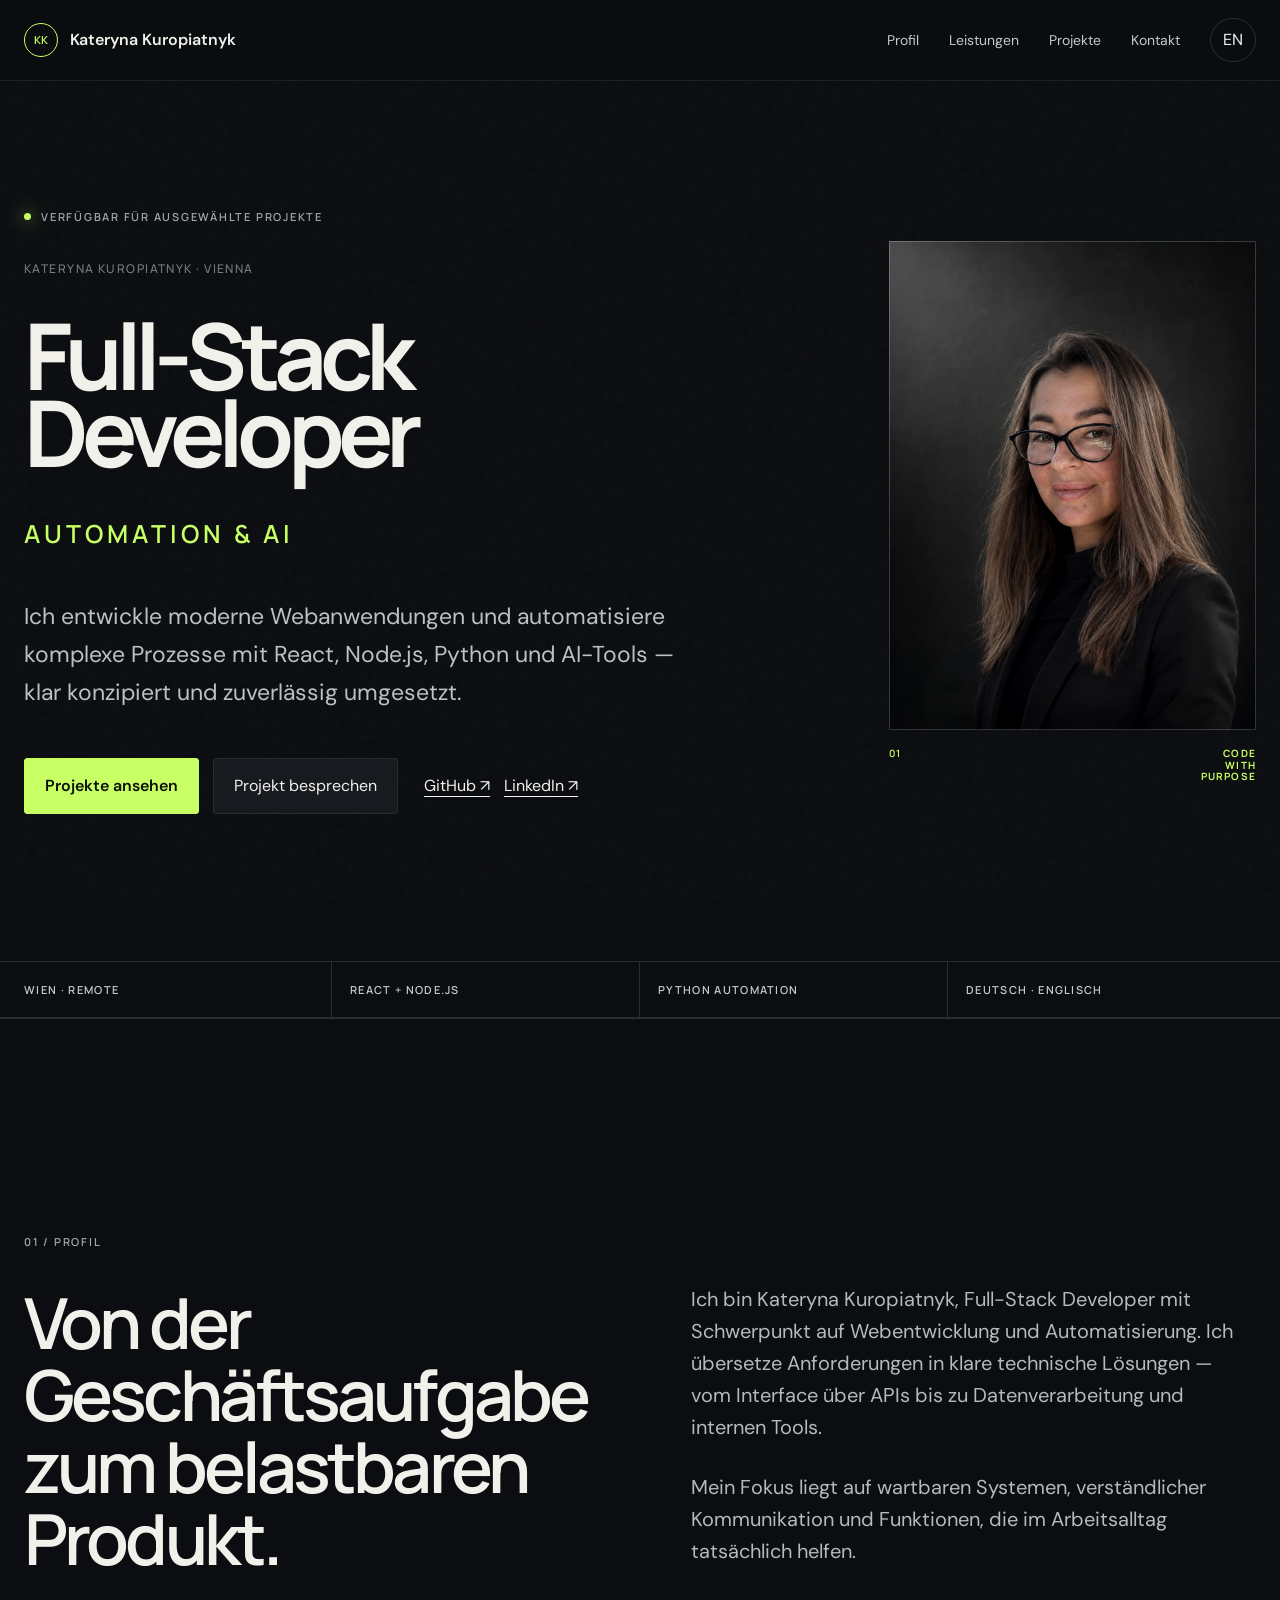
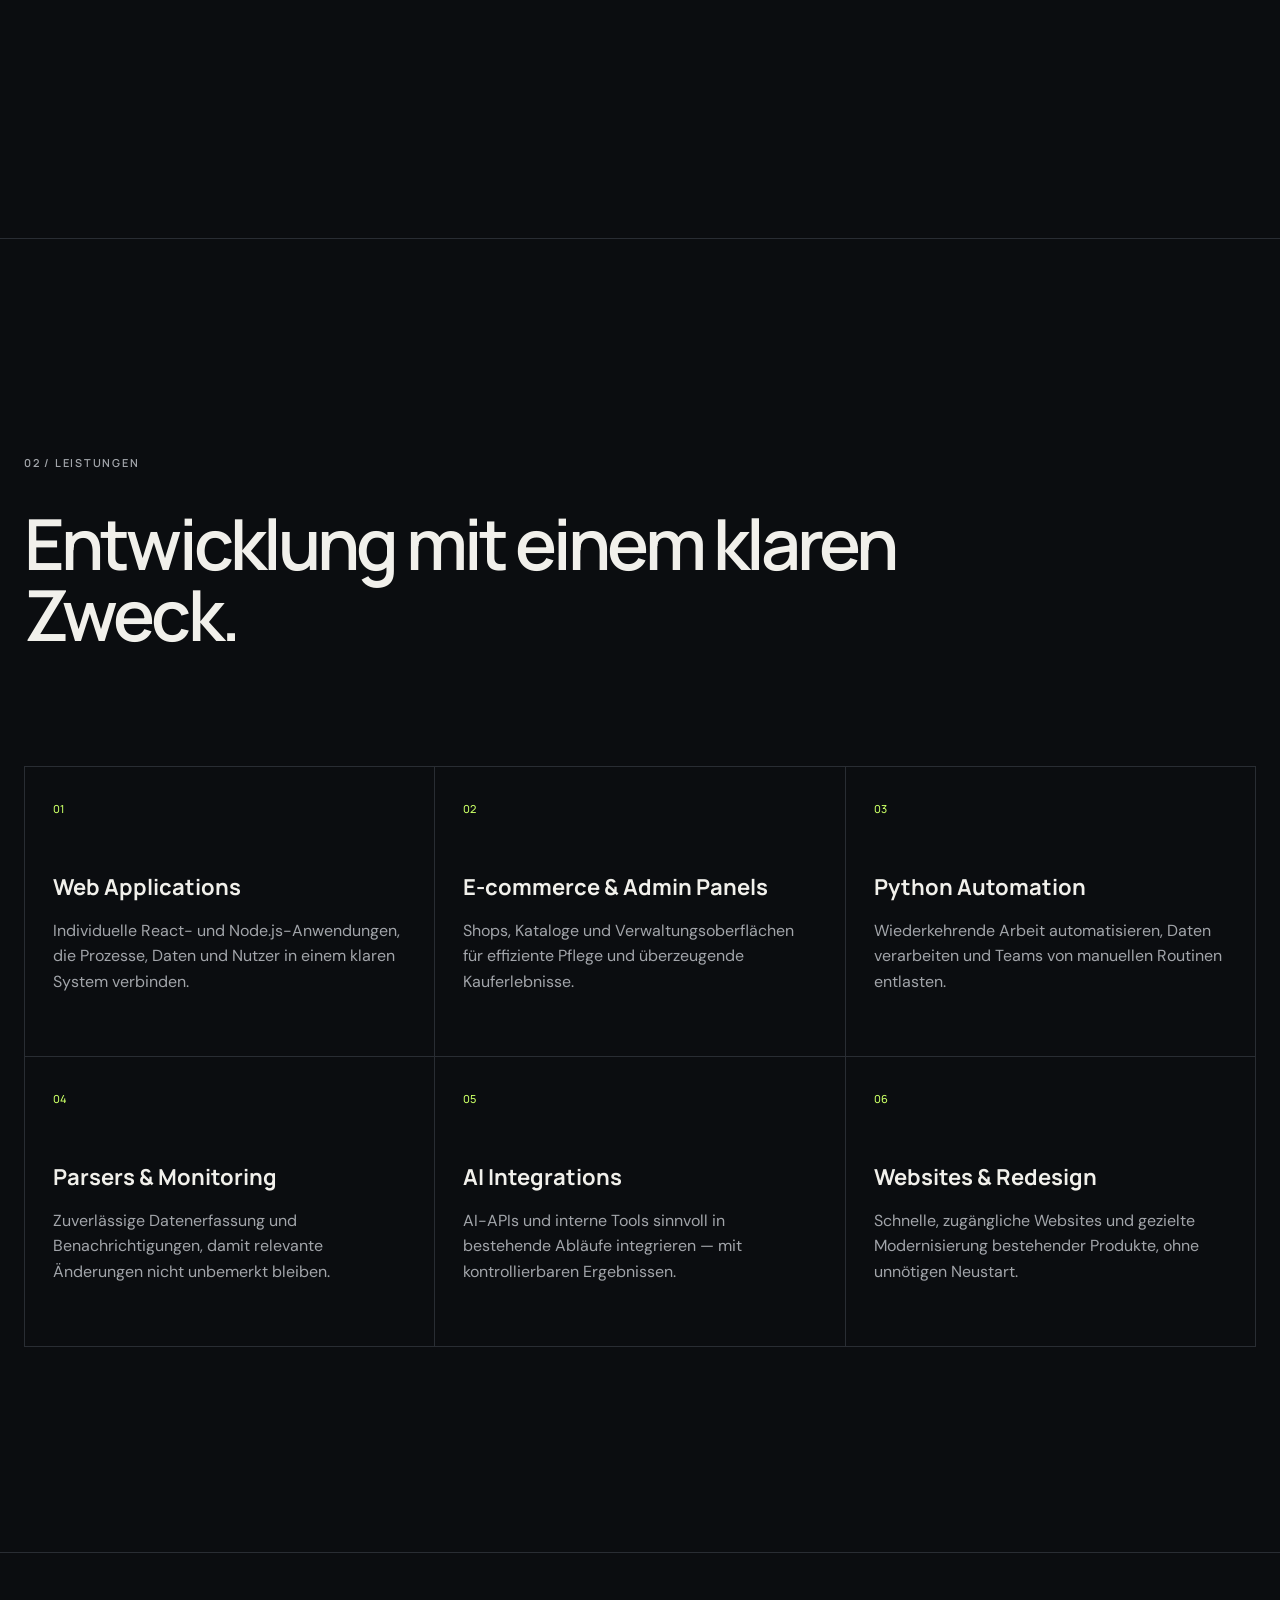
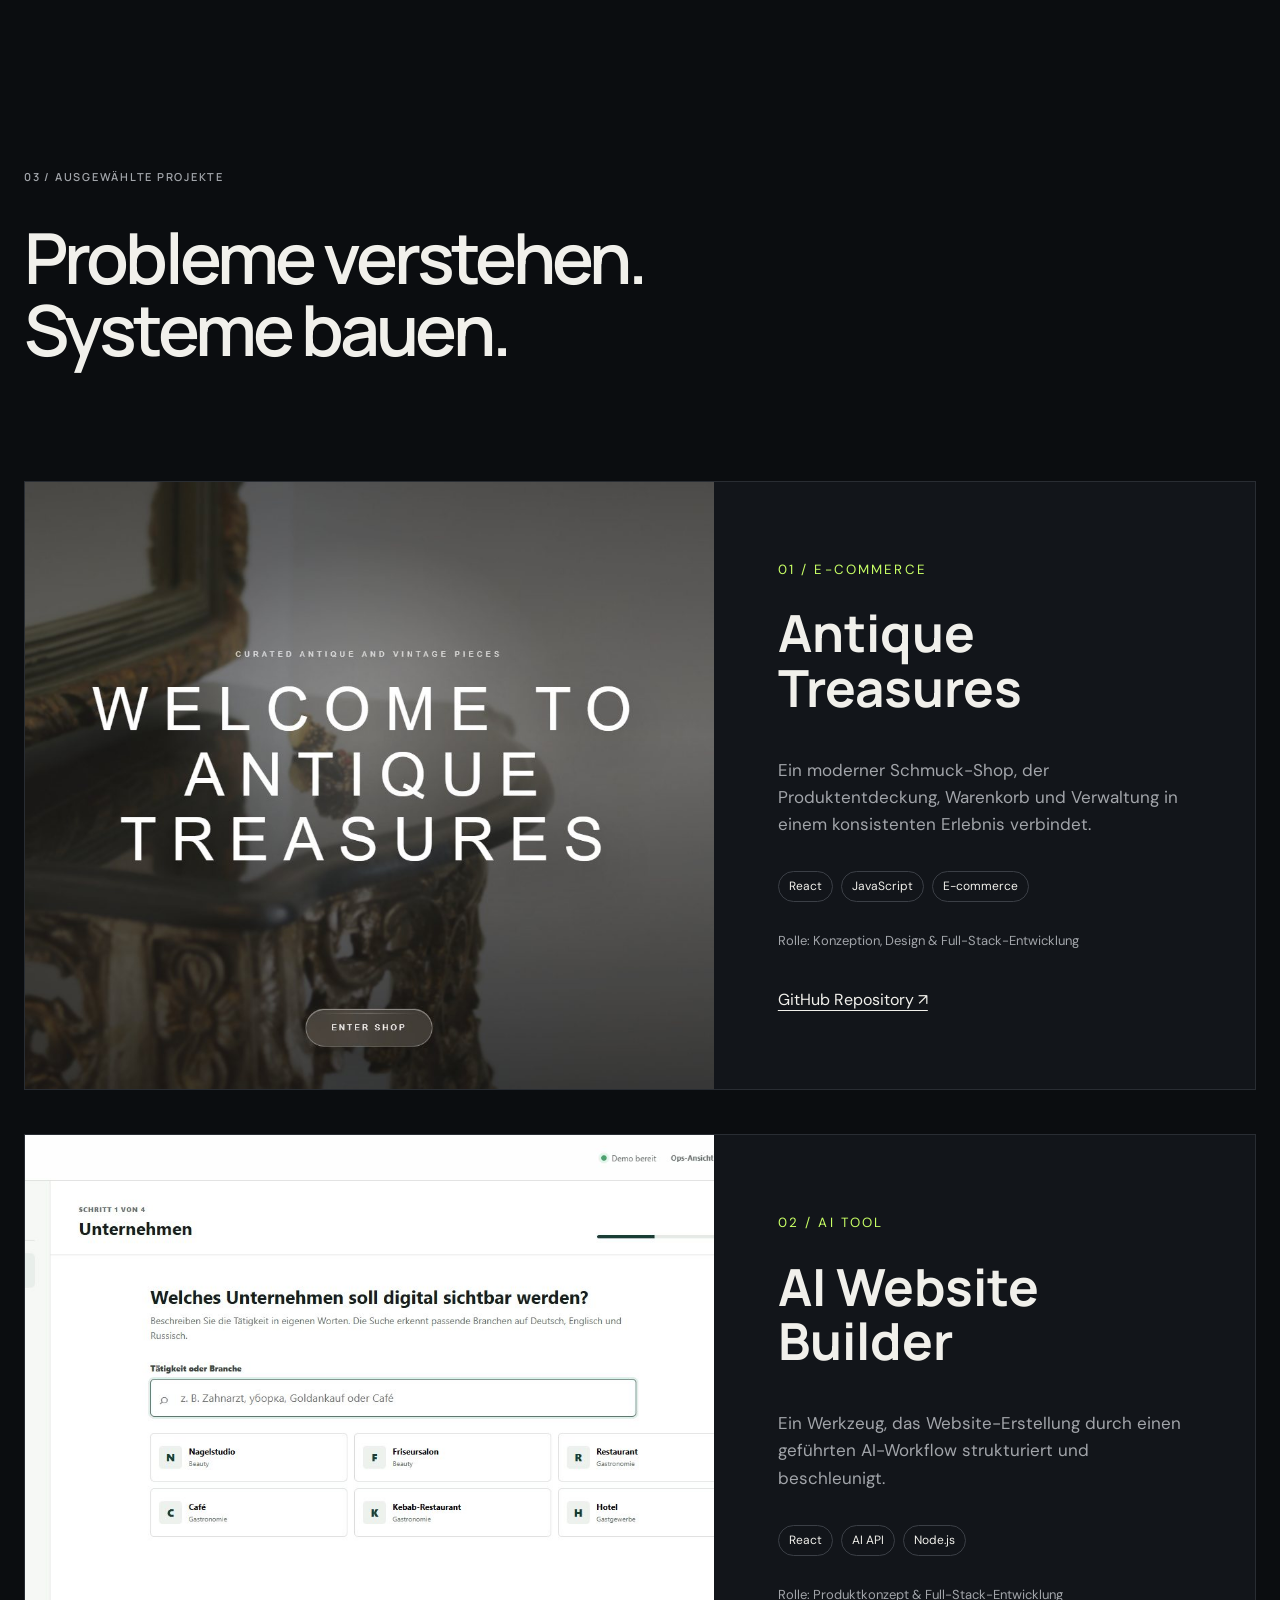
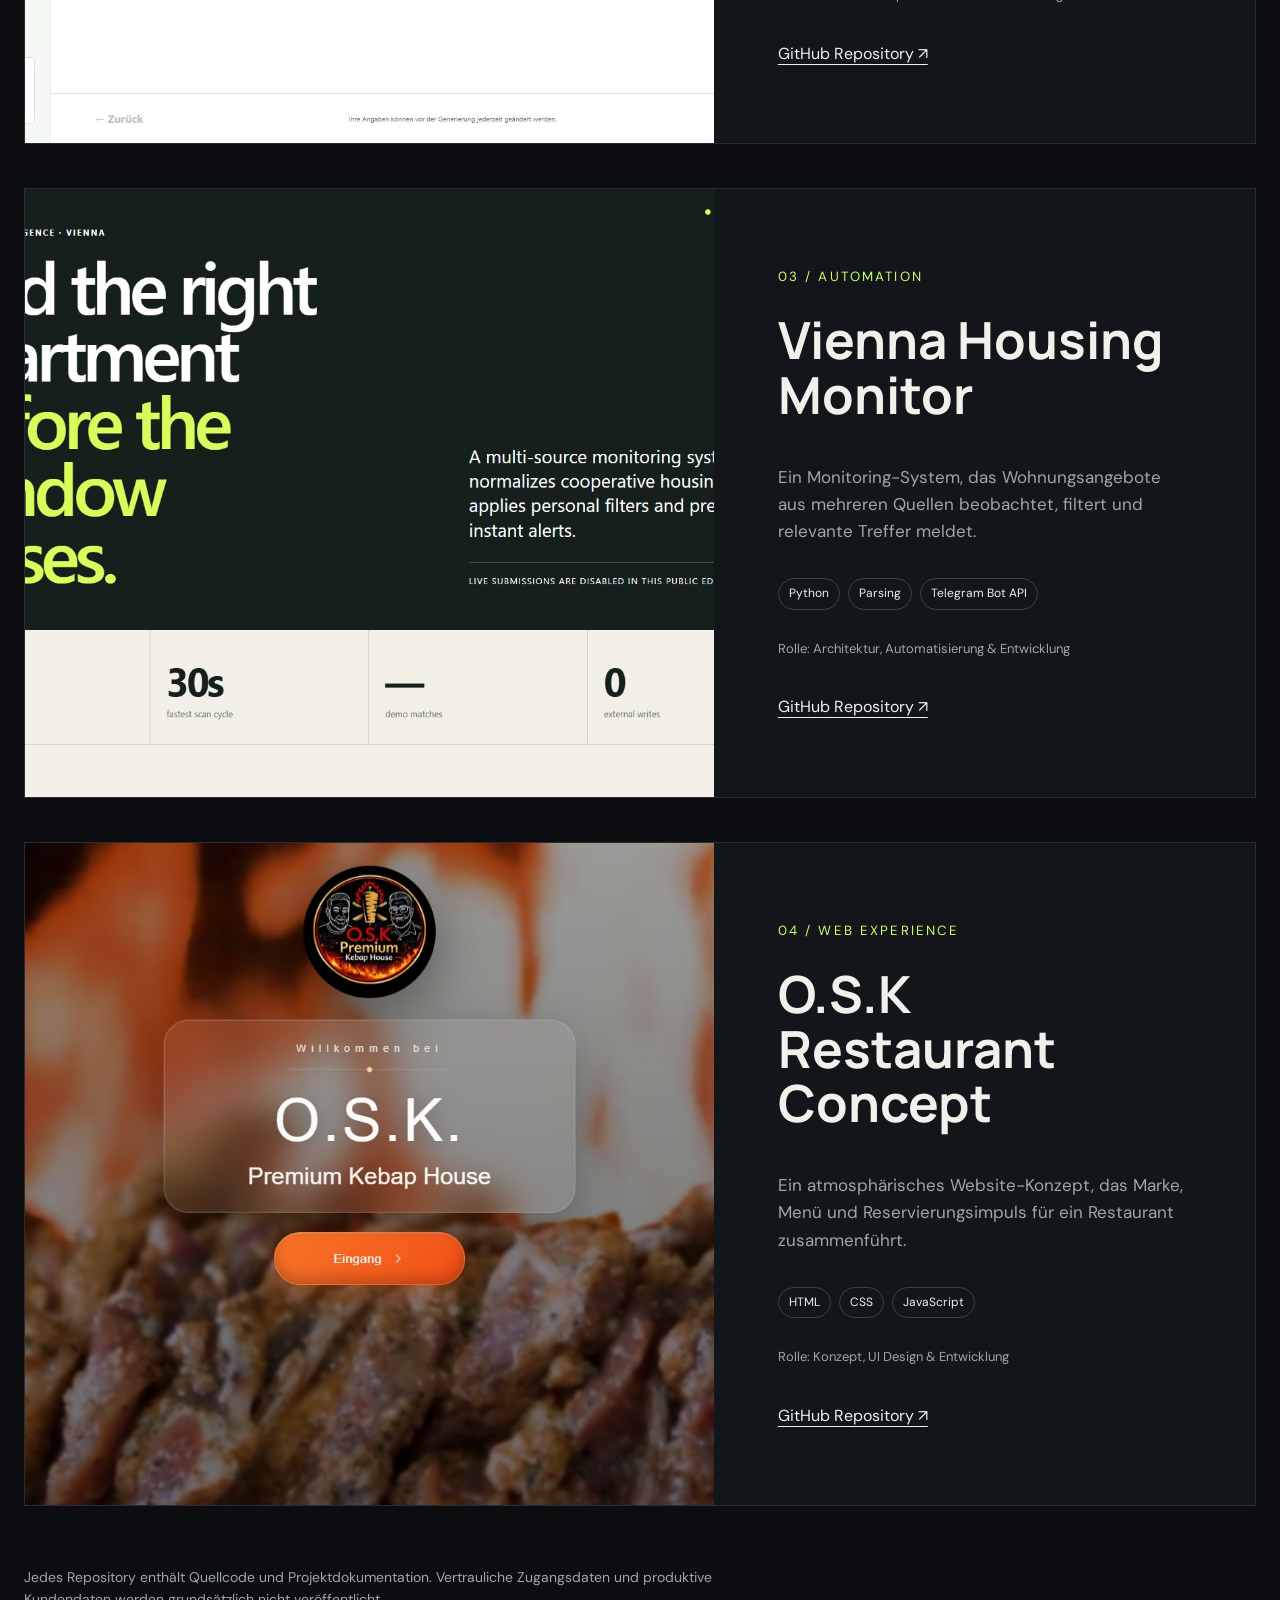
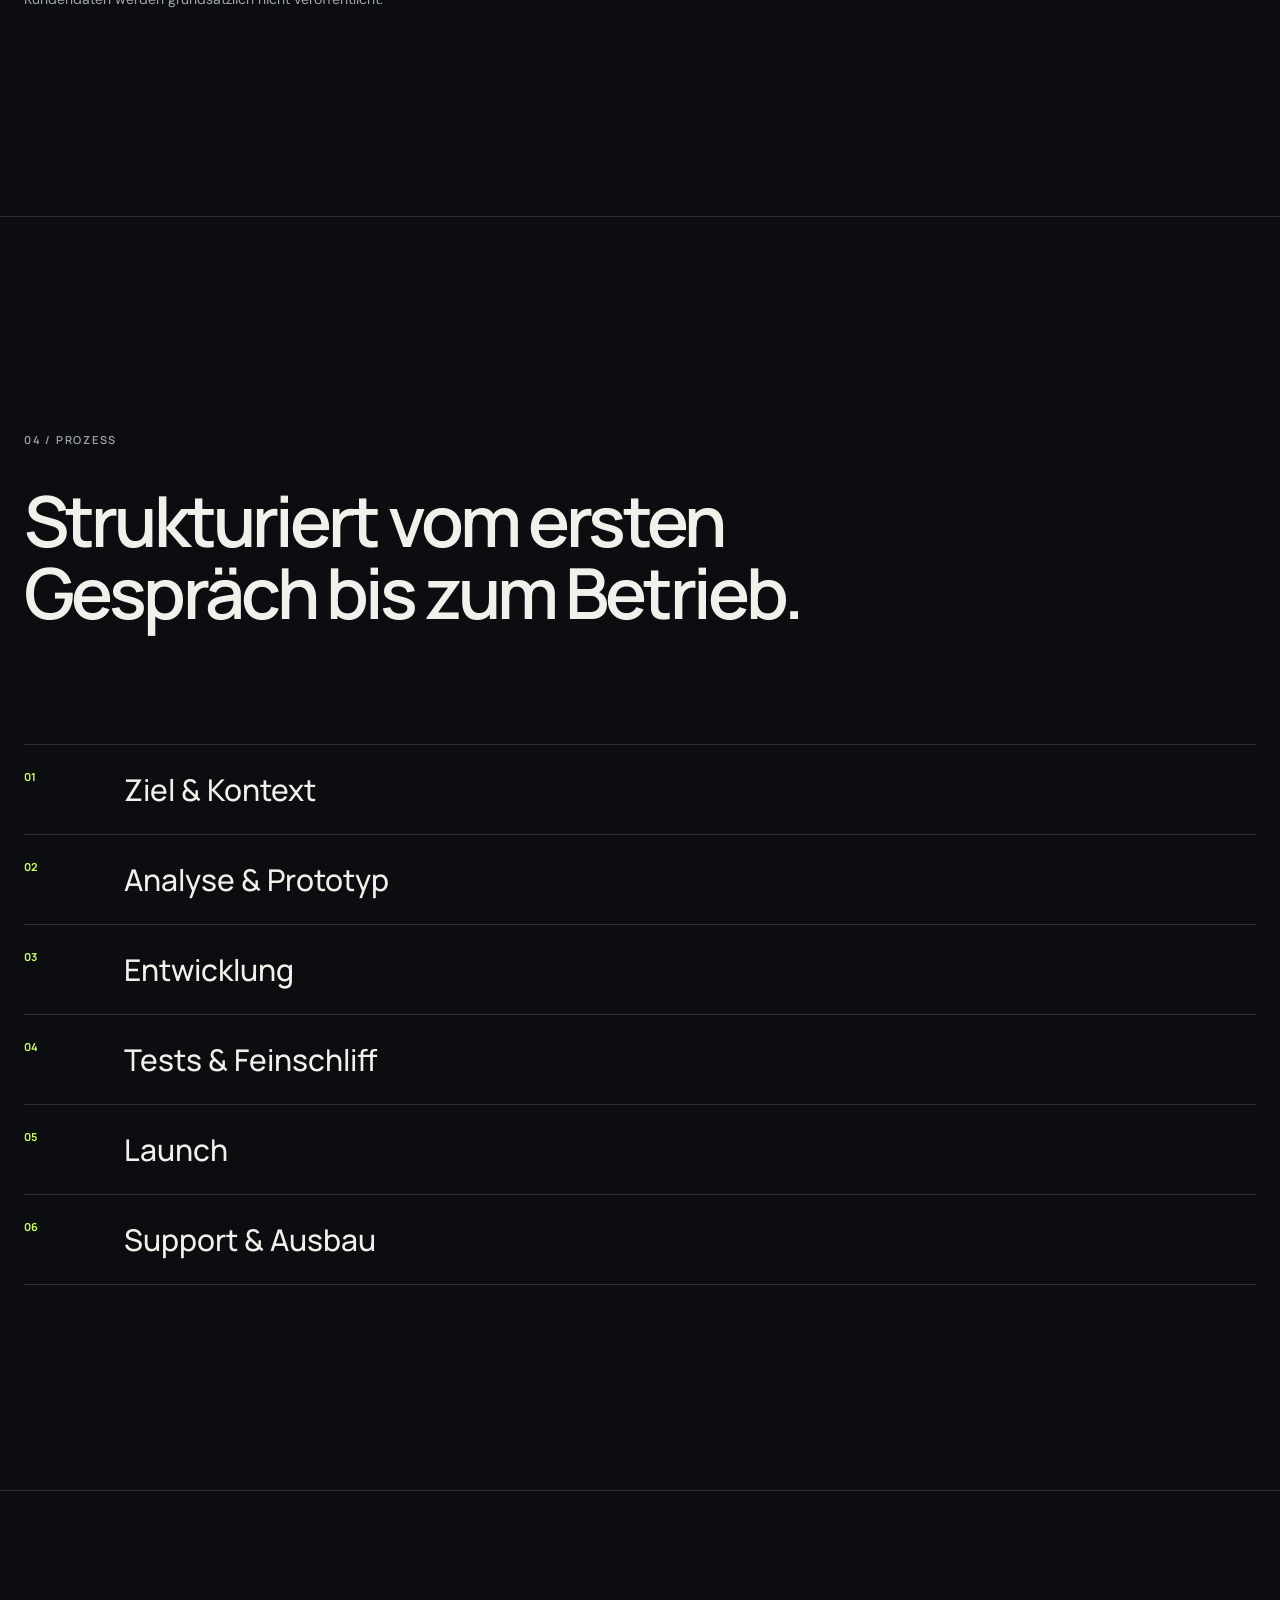
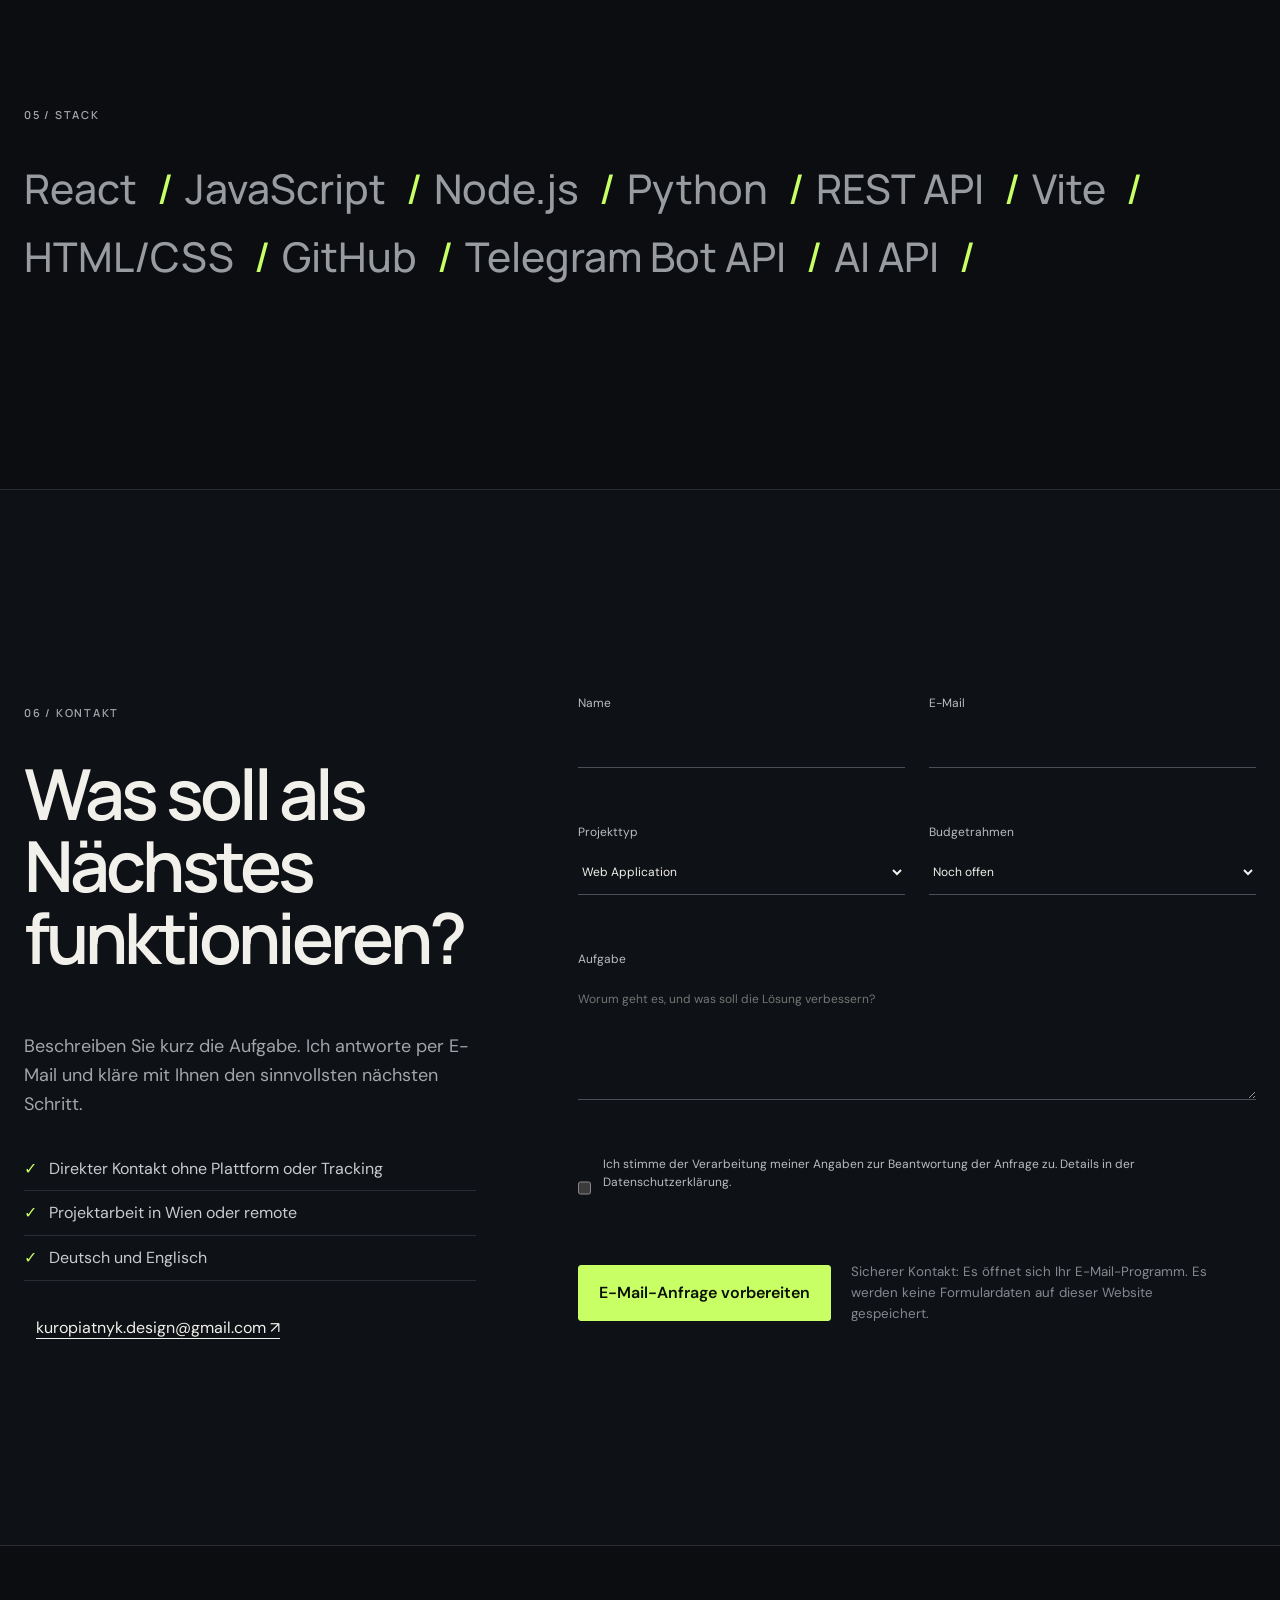
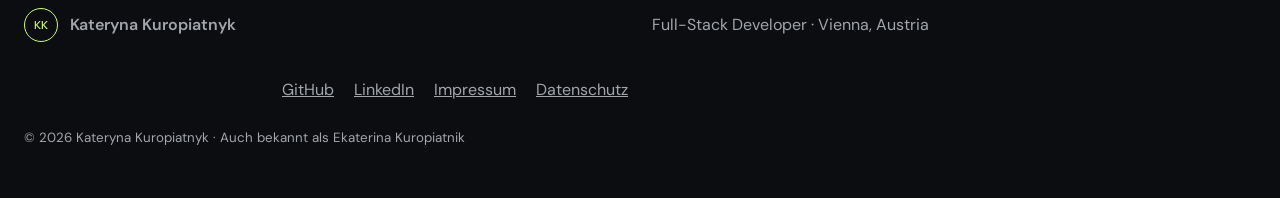
==== index.html @ 82b00dd2 "Upgrade hero portrait for professional positioning" ====
<!doctype html>
<html lang="de">
<head>
  <meta charset="utf-8">
  <meta name="viewport" content="width=device-width,initial-scale=1">
  <meta name="theme-color" content="#0b0d10">
  <title>Kateryna Kuropiatnyk — Full-Stack Developer & Automation</title>
  <meta name="description" content="Full-Stack-Entwicklung, Python-Automatisierung und AI-Integrationen: digitale Produkte, die reale Geschäftsprozesse vereinfachen.">
  <meta property="og:type" content="website">
  <meta property="og:title" content="Kateryna Kuropiatnyk — Full-Stack Developer">
  <meta property="og:description" content="Webanwendungen, Automatisierung und AI-Tools — durchdacht, zuverlässig und bereit für den echten Einsatz.">
  <meta property="og:url" content="https://webbitti.com/">
  <meta property="og:image" content="https://webbitti.com/img/og-cover.svg">
  <meta name="twitter:card" content="summary_large_image">
  <meta name="twitter:title" content="Kateryna Kuropiatnyk — Full-Stack Developer">
  <meta name="twitter:description" content="React, Node.js, Python automation and practical AI tools for real business workflows.">
  <meta name="twitter:image" content="https://webbitti.com/img/og-cover.svg">
  <meta name="robots" content="index,follow,max-image-preview:large">
  <link rel="canonical" href="https://webbitti.com/">
  <link rel="icon" href="img/favicon.svg" type="image/svg+xml">
  <link rel="preconnect" href="https://fonts.googleapis.com">
  <link rel="preconnect" href="https://fonts.gstatic.com" crossorigin>
  <link href="https://fonts.googleapis.com/css2?family=DM+Sans:wght@400;500;600&family=Manrope:wght@500;600;700&display=swap" rel="stylesheet">
  <link rel="stylesheet" href="style.css?v=100">
  <link rel="stylesheet" href="hero.css?v=4">
  <link rel="stylesheet" href="portfolio.css?v=1">
  <link rel="stylesheet" href="enhancements.css?v=1">
  <script src="script.js?v=100" defer></script>
  <script type="application/ld+json">{"@context":"https://schema.org","@type":"Person","name":"Kateryna Kuropiatnyk","alternateName":"Ekaterina Kuropiatnik","url":"https://webbitti.com/","image":"https://webbitti.com/img/kateryna-kuropiatnyk-professional.webp","jobTitle":"Full-Stack Developer","address":{"@type":"PostalAddress","addressLocality":"Vienna","addressCountry":"AT"},"sameAs":["https://github.com/ekaterinakuropiatnik-max","https://www.linkedin.com/in/kateryna-kuropiatnyk-825a593a0"],"knowsAbout":["React","Node.js","Python","Automation","AI tools"]}</script>
</head>
<body>
  <a class="skip" href="#main">Zum Inhalt</a>
  <header class="site-header">
    <a class="brand" href="#top" aria-label="Kateryna Kuropiatnyk, Startseite"><span>KK</span> Kateryna Kuropiatnyk</a>
    <button class="menu" aria-expanded="false" aria-controls="nav">Menu</button>
    <nav id="nav" aria-label="Hauptnavigation">
      <a href="#about" data-de="Profil" data-en="About">Profil</a>
      <a href="#services" data-de="Leistungen" data-en="Services">Leistungen</a>
      <a href="#work" data-de="Projekte" data-en="Work">Projekte</a>
      <a href="#contact" data-de="Kontakt" data-en="Contact">Kontakt</a>
      <button class="lang" type="button" aria-label="Switch to English">EN</button>
    </nav>
  </header>

  <main id="main">
    <section class="hero" id="top">
      <div class="hero-copy">
        <div class="eyebrow"><span></span><span data-de="Verfügbar für ausgewählte Projekte" data-en="Available for selected projects">Verfügbar für ausgewählte Projekte</span></div>
        <p class="hero-name">Kateryna Kuropiatnyk · Vienna</p>
        <h1><span>Full-Stack</span><br><span>Developer</span><br><i>Automation &amp; AI</i></h1>
        <p class="lead" data-de="Ich entwickle moderne Webanwendungen und automatisiere komplexe Prozesse mit React, Node.js, Python und AI-Tools — klar konzipiert und zuverlässig umgesetzt." data-en="I build modern web applications and automate complex workflows with React, Node.js, Python and AI tools — thoughtfully designed and reliably delivered.">Ich entwickle moderne Webanwendungen und automatisiere komplexe Prozesse mit React, Node.js, Python und AI-Tools — klar konzipiert und zuverlässig umgesetzt.</p>
        <div class="actions"><a class="button primary" href="#work" data-de="Projekte ansehen" data-en="View projects">Projekte ansehen</a><a class="button secondary" href="#contact" data-de="Projekt besprechen" data-en="Discuss a project">Projekt besprechen</a><a class="text-link" href="https://github.com/ekaterinakuropiatnik-max" target="_blank" rel="noopener noreferrer">GitHub ↗</a><a class="text-link social-link" href="https://www.linkedin.com/in/kateryna-kuropiatnyk-825a593a0" target="_blank" rel="noopener noreferrer">LinkedIn ↗</a></div>
      </div>
      <figure class="portrait"><div class="portrait-frame"><img src="img/kateryna-kuropiatnyk-professional.webp" alt="Kateryna Kuropiatnyk, Full-Stack Developer" width="1200" height="1600" fetchpriority="high"></div><figcaption><span>01</span><strong>CODE<br>WITH<br>PURPOSE</strong></figcaption></figure>
    </section>
    <aside class="proof" aria-label="Professional focus"><span data-de="Wien · Remote" data-en="Vienna · Remote">Wien · Remote</span><span>React + Node.js</span><span>Python Automation</span><span data-de="Deutsch · Englisch" data-en="German · English">Deutsch · Englisch</span></aside>

    <section id="about" class="split section">
      <div><p class="kicker">01 / <span data-de="Profil" data-en="About">Profil</span></p><h2 data-de="Von der Geschäftsaufgabe zum belastbaren Produkt." data-en="From business problem to dependable product.">Von der Geschäftsaufgabe zum belastbaren Produkt.</h2></div>
      <div class="copy"><p data-de="Ich bin Kateryna Kuropiatnyk, Full-Stack Developer mit Schwerpunkt auf Webentwicklung und Automatisierung. Ich übersetze Anforderungen in klare technische Lösungen — vom Interface über APIs bis zu Datenverarbeitung und internen Tools." data-en="I'm Kateryna Kuropiatnyk, a full-stack developer focused on web development and automation. I translate requirements into clear technical solutions — from interfaces and APIs to data processing and internal tools.">Ich bin Kateryna Kuropiatnyk, Full-Stack Developer mit Schwerpunkt auf Webentwicklung und Automatisierung. Ich übersetze Anforderungen in klare technische Lösungen — vom Interface über APIs bis zu Datenverarbeitung und internen Tools.</p><p data-de="Mein Fokus liegt auf wartbaren Systemen, verständlicher Kommunikation und Funktionen, die im Arbeitsalltag tatsächlich helfen." data-en="My focus is on maintainable systems, clear communication and features that genuinely improve day-to-day work.">Mein Fokus liegt auf wartbaren Systemen, verständlicher Kommunikation und Funktionen, die im Arbeitsalltag tatsächlich helfen.</p></div>
    </section>

    <section id="services" class="section">
      <p class="kicker">02 / <span data-de="Leistungen" data-en="Services">Leistungen</span></p><h2 data-de="Entwicklung mit einem klaren Zweck." data-en="Development with a clear purpose.">Entwicklung mit einem klaren Zweck.</h2>
      <div class="service-grid">
        <article><b>01</b><h3>Web Applications</h3><p data-de="Individuelle React- und Node.js-Anwendungen, die Prozesse, Daten und Nutzer in einem klaren System verbinden." data-en="Custom React and Node.js applications connecting workflows, data and users in one clear system.">Individuelle React- und Node.js-Anwendungen, die Prozesse, Daten und Nutzer in einem klaren System verbinden.</p></article>
        <article><b>02</b><h3>E-commerce & Admin Panels</h3><p data-de="Shops, Kataloge und Verwaltungsoberflächen für effiziente Pflege und überzeugende Kauferlebnisse." data-en="Shops, catalogues and admin interfaces for efficient management and compelling buying experiences.">Shops, Kataloge und Verwaltungsoberflächen für effiziente Pflege und überzeugende Kauferlebnisse.</p></article>
        <article><b>03</b><h3>Python Automation</h3><p data-de="Wiederkehrende Arbeit automatisieren, Daten verarbeiten und Teams von manuellen Routinen entlasten." data-en="Automate recurring work, process data and free teams from manual routines.">Wiederkehrende Arbeit automatisieren, Daten verarbeiten und Teams von manuellen Routinen entlasten.</p></article>
        <article><b>04</b><h3>Parsers & Monitoring</h3><p data-de="Zuverlässige Datenerfassung und Benachrichtigungen, damit relevante Änderungen nicht unbemerkt bleiben." data-en="Reliable data collection and alerts so relevant changes never go unnoticed.">Zuverlässige Datenerfassung und Benachrichtigungen, damit relevante Änderungen nicht unbemerkt bleiben.</p></article>
        <article><b>05</b><h3>AI Integrations</h3><p data-de="AI-APIs und interne Tools sinnvoll in bestehende Abläufe integrieren — mit kontrollierbaren Ergebnissen." data-en="Integrate AI APIs and internal tools into existing workflows with controllable outcomes.">AI-APIs und interne Tools sinnvoll in bestehende Abläufe integrieren — mit kontrollierbaren Ergebnissen.</p></article>
        <article><b>06</b><h3>Websites & Redesign</h3><p data-de="Schnelle, zugängliche Websites und gezielte Modernisierung bestehender Produkte, ohne unnötigen Neustart." data-en="Fast, accessible websites and focused modernisation of existing products without an unnecessary rebuild.">Schnelle, zugängliche Websites und gezielte Modernisierung bestehender Produkte, ohne unnötigen Neustart.</p></article>
      </div>
    </section>

    <section id="work" class="section work">
      <p class="kicker">03 / <span data-de="Ausgewählte Projekte" data-en="Selected work">Ausgewählte Projekte</span></p><h2 data-de="Probleme verstehen. Systeme bauen." data-en="Understand problems. Build systems.">Probleme verstehen. Systeme bauen.</h2>
      <div class="projects">
        <article class="project violet"><div class="project-visual"><span>AT</span><div class="mock"><i></i><i></i><i></i></div></div><div class="project-info"><small>01 / E-COMMERCE</small><h3>Antique Treasures</h3><p data-de="Ein moderner Schmuck-Shop, der Produktentdeckung, Warenkorb und Verwaltung in einem konsistenten Erlebnis verbindet." data-en="A modern jewellery shop combining product discovery, cart and management in one consistent experience.">Ein moderner Schmuck-Shop, der Produktentdeckung, Warenkorb und Verwaltung in einem konsistenten Erlebnis verbindet.</p><ul><li>React</li><li>JavaScript</li><li>E-commerce</li></ul><p class="role" data-de="Rolle: Konzeption, Design & Full-Stack-Entwicklung" data-en="Role: concept, design & full-stack development">Rolle: Konzeption, Design & Full-Stack-Entwicklung</p><a href="https://github.com/ekaterinakuropiatnik-max/antique-jewelry-store" target="_blank" rel="noopener">GitHub Repository ↗</a></div></article>
        <article class="project blue"><div class="project-visual"><span>AI</span><div class="prompt">Describe. Generate. Refine.<b>→</b></div></div><div class="project-info"><small>02 / AI TOOL</small><h3>AI Website Builder</h3><p data-de="Ein Werkzeug, das Website-Erstellung durch einen geführten AI-Workflow strukturiert und beschleunigt." data-en="A tool that structures and accelerates website creation through a guided AI workflow.">Ein Werkzeug, das Website-Erstellung durch einen geführten AI-Workflow strukturiert und beschleunigt.</p><ul><li>React</li><li>AI API</li><li>Node.js</li></ul><p class="role" data-de="Rolle: Produktkonzept & Full-Stack-Entwicklung" data-en="Role: product concept & full-stack development">Rolle: Produktkonzept & Full-Stack-Entwicklung</p><a href="https://github.com/ekaterinakuropiatnik-max/ai-website-builder" target="_blank" rel="noopener">GitHub Repository ↗</a></div></article>
        <article class="project green"><div class="project-visual"><span>VIE</span><div class="radar"></div></div><div class="project-info"><small>03 / AUTOMATION</small><h3>Vienna Housing Monitor</h3><p data-de="Ein Monitoring-System, das Wohnungsangebote aus mehreren Quellen beobachtet, filtert und relevante Treffer meldet." data-en="A monitoring system that watches multiple housing sources, filters listings and reports relevant matches.">Ein Monitoring-System, das Wohnungsangebote aus mehreren Quellen beobachtet, filtert und relevante Treffer meldet.</p><ul><li>Python</li><li>Parsing</li><li>Telegram Bot API</li></ul><p class="role" data-de="Rolle: Architektur, Automatisierung & Entwicklung" data-en="Role: architecture, automation & development">Rolle: Architektur, Automatisierung & Entwicklung</p><a href="https://github.com/ekaterinakuropiatnik-max/vienna-housing-monitor" target="_blank" rel="noopener">GitHub Repository ↗</a></div></article>
        <article class="project orange"><div class="project-visual"><span>O.S.K</span><div class="plate"></div></div><div class="project-info"><small>04 / WEB EXPERIENCE</small><h3>O.S.K Restaurant Concept</h3><p data-de="Ein atmosphärisches Website-Konzept, das Marke, Menü und Reservierungsimpuls für ein Restaurant zusammenführt." data-en="An atmospheric website concept bringing together brand, menu and reservation intent for a restaurant.">Ein atmosphärisches Website-Konzept, das Marke, Menü und Reservierungsimpuls für ein Restaurant zusammenführt.</p><ul><li>HTML</li><li>CSS</li><li>JavaScript</li></ul><p class="role" data-de="Rolle: Konzept, UI Design & Entwicklung" data-en="Role: concept, UI design & development">Rolle: Konzept, UI Design & Entwicklung</p><a href="https://github.com/ekaterinakuropiatnik-max/restaurant-website-concept" target="_blank" rel="noopener">GitHub Repository ↗</a></div></article>
      </div>
      <p class="project-note" data-de="Jedes Repository enthält Quellcode und Projektdokumentation. Vertrauliche Zugangsdaten und produktive Kundendaten werden grundsätzlich nicht veröffentlicht." data-en="Each repository contains source code and project documentation. Credentials and production customer data are never published.">Jedes Repository enthält Quellcode und Projektdokumentation. Vertrauliche Zugangsdaten und produktive Kundendaten werden grundsätzlich nicht veröffentlicht.</p>
    </section>

    <section class="section process"><p class="kicker">04 / <span data-de="Prozess" data-en="Process">Prozess</span></p><h2 data-de="Strukturiert vom ersten Gespräch bis zum Betrieb." data-en="Structured from first conversation to operation.">Strukturiert vom ersten Gespräch bis zum Betrieb.</h2><ol><li><b>01</b><span data-de="Ziel & Kontext" data-en="Goal & context">Ziel & Kontext</span></li><li><b>02</b><span data-de="Analyse & Prototyp" data-en="Analysis & prototype">Analyse & Prototyp</span></li><li><b>03</b><span data-de="Entwicklung" data-en="Development">Entwicklung</span></li><li><b>04</b><span data-de="Tests & Feinschliff" data-en="Testing & refinement">Tests & Feinschliff</span></li><li><b>05</b><span data-de="Launch" data-en="Launch">Launch</span></li><li><b>06</b><span data-de="Support & Ausbau" data-en="Support & evolution">Support & Ausbau</span></li></ol></section>

    <section class="section stack"><p class="kicker">05 / Stack</p><div class="ticker" aria-label="Technologies"><span>React</span><span>JavaScript</span><span>Node.js</span><span>Python</span><span>REST API</span><span>Vite</span><span>HTML/CSS</span><span>GitHub</span><span>Telegram Bot API</span><span>AI API</span></div></section>

    <section id="contact" class="section contact"><div><p class="kicker">06 / <span data-de="Kontakt" data-en="Contact">Kontakt</span></p><h2 data-de="Was soll als Nächstes funktionieren?" data-en="What should work next?">Was soll als Nächstes funktionieren?</h2><p data-de="Beschreiben Sie kurz die Aufgabe. Ich antworte per E-Mail und kläre mit Ihnen den sinnvollsten nächsten Schritt." data-en="Briefly describe the challenge. I'll reply by email and clarify the most useful next step with you.">Beschreiben Sie kurz die Aufgabe. Ich antworte per E-Mail und kläre mit Ihnen den sinnvollsten nächsten Schritt.</p><ul class="contact-points"><li data-de="Direkter Kontakt ohne Plattform oder Tracking" data-en="Direct contact without a platform or tracking">Direkter Kontakt ohne Plattform oder Tracking</li><li data-de="Projektarbeit in Wien oder remote" data-en="Project work in Vienna or remotely">Projektarbeit in Wien oder remote</li><li data-de="Deutsch und Englisch" data-en="German and English">Deutsch und Englisch</li></ul><a class="text-link" href="mailto:kuropiatnyk.design@gmail.com">kuropiatnyk.design@gmail.com ↗</a></div>
      <form id="contact-form"><label><span data-de="Name" data-en="Name">Name</span><input name="name" autocomplete="name" required></label><label><span>E-Mail</span><input type="email" name="email" autocomplete="email" required></label><label><span data-de="Projekttyp" data-en="Project type">Projekttyp</span><select name="type"><option>Web Application</option><option>E-commerce / Admin Panel</option><option>Python Automation</option><option>Parser / Monitoring</option><option>AI Integration</option><option>Website / Redesign</option></select></label><label><span data-de="Budgetrahmen" data-en="Budget range">Budgetrahmen</span><select name="budget"><option data-de="Noch offen" data-en="Not decided">Noch offen</option><option>€1,000–€3,000</option><option>€3,000–€7,000</option><option>€7,000+</option></select></label><label class="wide"><span data-de="Aufgabe" data-en="Project brief">Aufgabe</span><textarea name="message" rows="5" required data-placeholder-de="Worum geht es, und was soll die Lösung verbessern?" data-placeholder-en="What is the challenge, and what should the solution improve?" placeholder="Worum geht es, und was soll die Lösung verbessern?"></textarea></label><label class="consent wide"><input type="checkbox" required><span data-de="Ich stimme der Verarbeitung meiner Angaben zur Beantwortung der Anfrage zu. Details in der Datenschutzerklärung." data-en="I agree to the processing of my details to answer this enquiry. See the privacy policy.">Ich stimme der Verarbeitung meiner Angaben zur Beantwortung der Anfrage zu. Details in der <a href="datenschutz.html">Datenschutzerklärung</a>.</span></label><div class="wide form-end"><button class="button primary" type="submit" data-de="E-Mail-Anfrage vorbereiten" data-en="Prepare email request">E-Mail-Anfrage vorbereiten</button><small data-de="Sicherer Kontakt: Es öffnet sich Ihr E-Mail-Programm. Es werden keine Formulardaten auf dieser Website gespeichert." data-en="Safe contact: your email app will open. No form data is stored by this website.">Sicherer Kontakt: Es öffnet sich Ihr E-Mail-Programm. Es werden keine Formulardaten auf dieser Website gespeichert.</small></div></form>
    </section>
  </main>
  <footer><a class="brand" href="#top"><span>KK</span> Kateryna Kuropiatnyk</a><p>Full-Stack Developer · Vienna, Austria</p><div><a href="https://github.com/ekaterinakuropiatnik-max" target="_blank" rel="noopener noreferrer">GitHub</a><a href="https://www.linkedin.com/in/kateryna-kuropiatnyk-825a593a0" target="_blank" rel="noopener noreferrer">LinkedIn</a><a href="impressum.html">Impressum</a><a href="datenschutz.html">Datenschutz</a></div><small>© <span id="year"></span> Kateryna Kuropiatnyk · <span data-de="Auch bekannt als Ekaterina Kuropiatnik" data-en="Also known as Ekaterina Kuropiatnik">Auch bekannt als Ekaterina Kuropiatnik</span></small></footer>
</body>
</html>
---- style.css ----
:root{--bg:#0b0d10;--panel:#12151a;--ink:#f1f0eb;--muted:#a2a5aa;--line:#292d33;--lime:#c8ff65;--pad:max(24px,calc((100vw - 1240px)/2));color-scheme:dark}*{box-sizing:border-box}html{scroll-behavior:smooth}body{margin:0;background:var(--bg);color:var(--ink);font-family:"DM Sans",sans-serif;line-height:1.6}body:before{content:"";position:fixed;inset:0;pointer-events:none;opacity:.025;background-image:url("data:image/svg+xml,%3Csvg viewBox='0 0 160 160' xmlns='http://www.w3.org/2000/svg'%3E%3Cfilter id='n'%3E%3CfeTurbulence type='fractalNoise' baseFrequency='.9' numOctaves='4'/%3E%3C/filter%3E%3Crect width='100%25' height='100%25' filter='url(%23n)'/%3E%3C/svg%3E")}a{color:inherit}button,input,select,textarea{font:inherit}.skip{position:fixed;left:16px;top:-80px;background:var(--lime);color:#080a08;padding:10px 16px;z-index:20}.skip:focus{top:16px}.site-header{position:sticky;top:0;z-index:10;display:flex;align-items:center;justify-content:space-between;padding:18px var(--pad);border-bottom:1px solid rgba(255,255,255,.08);background:rgba(11,13,16,.86);backdrop-filter:blur(16px)}.brand{display:flex;align-items:center;gap:12px;text-decoration:none;font-weight:600}.brand span{display:grid;place-items:center;width:34px;height:34px;border:1px solid var(--lime);border-radius:50%;font:600 11px Manrope;color:var(--lime)}nav{display:flex;align-items:center;gap:30px}nav a{font-size:14px;color:#c7c8ca;text-decoration:none}nav a:hover,.text-link:hover{color:var(--lime)}.lang,.menu{border:1px solid var(--line);background:none;color:var(--ink);border-radius:99px;padding:8px 12px;cursor:pointer}.menu{display:none}.hero{min-height:calc(100vh - 72px);position:relative;overflow:hidden;padding:clamp(80px,12vh,150px) var(--pad) 90px}.eyebrow,.kicker{font:600 11px Manrope;letter-spacing:.16em;text-transform:uppercase;color:var(--muted)}.eyebrow{display:flex;align-items:center;gap:10px}.eyebrow>span:first-child{width:7px;height:7px;border-radius:50%;background:var(--lime);box-shadow:0 0 18px var(--lime)}h1,h2,h3{font-family:Manrope,sans-serif;line-height:1.07;margin-top:0}h1{font-size:clamp(49px,7.8vw,118px);letter-spacing:-.065em;max-width:1150px;margin:42px 0 34px}h1 em{font-style:normal;color:#85898f}h2{font-size:clamp(38px,5vw,72px);letter-spacing:-.05em;max-width:880px}.lead{font-size:clamp(18px,2vw,23px);max-width:720px;color:#bdc0c4}.actions{display:flex;align-items:center;gap:14px;flex-wrap:wrap;margin-top:40px}.button{display:inline-flex;justify-content:center;align-items:center;border-radius:3px;padding:14px 20px;text-decoration:none;border:1px solid var(--line);cursor:pointer}.primary{background:var(--lime);border-color:var(--lime);color:#0b1005;font-weight:600}.primary:hover{background:#d7ff8b}.secondary{background:#171a1f}.text-link{margin-left:12px;text-underline-offset:5px}.signal{position:absolute;right:var(--pad);bottom:0;width:330px;height:190px;border:1px solid var(--line);overflow:hidden;padding:20px;color:var(--lime)}.signal-grid{position:absolute;inset:0;background-image:linear-gradient(var(--line) 1px,transparent 1px),linear-gradient(90deg,var(--line) 1px,transparent 1px);background-size:24px 24px;mask-image:linear-gradient(to left,#000,transparent)}.signal strong{position:absolute;right:20px;bottom:18px;text-align:right;font:600 28px/1 Manrope}.section{padding:clamp(90px,12vw,170px) var(--pad);border-top:1px solid var(--line);opacity:.3;transform:translateY(18px);transition:.7s ease}.section.visible,.project.visible{opacity:1;transform:none}.split{display:grid;grid-template-columns:1fr 1fr;gap:8vw}.copy{padding-top:60px;color:#b7b9bd;font-size:20px}.copy p{max-width:610px;margin:0 0 28px}.kicker{margin-bottom:38px}.service-grid{display:grid;grid-template-columns:repeat(3,1fr);margin-top:70px;border-top:1px solid var(--line);border-left:1px solid var(--line)}.service-grid article{min-height:290px;padding:28px;border-right:1px solid var(--line);border-bottom:1px solid var(--line);transition:.25s}.service-grid article:hover{background:#11151a}.service-grid b{font:500 11px Manrope;color:var(--lime)}.service-grid h3{font-size:22px;margin:55px 0 18px}.service-grid p{color:var(--muted);margin:0}.projects{display:grid;gap:26px;margin-top:70px}.project{display:grid;grid-template-columns:1.12fr .88fr;border:1px solid var(--line);background:var(--panel);opacity:.3;transform:translateY(15px);transition:.7s}.project-visual{min-height:470px;position:relative;overflow:hidden;display:grid;place-items:center;background:radial-gradient(circle at 35% 45%,rgba(255,255,255,.2),transparent 2%),linear-gradient(135deg,#2b2541,#11121a)}.project-visual>span{font:700 clamp(70px,12vw,160px) Manrope;letter-spacing:-.08em;color:rgba(255,255,255,.82)}.project.blue .project-visual{background:linear-gradient(135deg,#123650,#10131a)}.project.green .project-visual{background:linear-gradient(135deg,#163a31,#0d1412)}.project.orange .project-visual{background:linear-gradient(135deg,#4a281c,#17110f)}.mock{position:absolute;width:66%;height:58%;background:#eee;border-radius:8px;padding:9%;box-shadow:0 40px 70px #0008}.mock i{display:inline-block;width:28%;height:45%;margin:2%;background:#75629c}.prompt{position:absolute;width:65%;padding:20px;background:#ecf6ff;color:#18222c;border-radius:8px;box-shadow:0 30px 60px #0008}.prompt b{float:right}.radar{position:absolute;width:240px;height:240px;border:1px solid #74d7b7;border-radius:50%;box-shadow:0 0 0 45px #74d7b711,0 0 0 90px #74d7b70a}.plate{position:absolute;width:210px;height:210px;border-radius:50%;border:28px solid #d8ba94;box-shadow:0 20px 60px #000}.project-info{padding:clamp(30px,5vw,70px);display:flex;flex-direction:column;justify-content:center}.project-info small{color:var(--lime);letter-spacing:.16em}.project-info h3{font-size:clamp(30px,4vw,52px);margin:25px 0}.project-info p{color:var(--muted);font-size:17px}.project-info ul{display:flex;gap:8px;flex-wrap:wrap;padding:0;list-style:none}.project-info li{font-size:12px;border:1px solid #3b3f46;border-radius:99px;padding:5px 10px}.project-info .role{font-size:13px}.project-info a{margin-top:22px;text-underline-offset:5px}.process ol{list-style:none;padding:0;margin:70px 0 0;border-top:1px solid var(--line)}.process li{display:grid;grid-template-columns:100px 1fr;padding:24px 0;border-bottom:1px solid var(--line);font:500 clamp(19px,2.4vw,30px) Manrope}.process li b{font-size:11px;color:var(--lime)}.stack{overflow:hidden}.ticker{display:flex;flex-wrap:wrap;gap:12px}.ticker span{font:500 clamp(22px,3.2vw,42px) Manrope;color:#989ba0}.ticker span:after{content:" / ";color:var(--lime);margin-left:12px}.contact{display:grid;grid-template-columns:.8fr 1.2fr;gap:8vw;background:#0e1115}.contact>div>p:not(.kicker){color:var(--muted);max-width:480px;font-size:18px}.contact form{display:grid;grid-template-columns:1fr 1fr;gap:24px}.contact label{font-size:12px;color:#babdc0}.contact input,.contact select,.contact textarea{display:block;width:100%;margin-top:8px;padding:13px 0;border:0;border-bottom:1px solid #4a4e55;background:transparent;color:var(--ink);outline:none}.contact select option{background:#15181d}.contact input:focus,.contact select:focus,.contact textarea:focus{border-color:var(--lime)}.contact .wide{grid-column:1/-1}.contact .consent{display:flex;gap:12px;line-height:1.5}.consent input{width:auto;margin:3px 0}.form-end{display:flex;align-items:center;gap:20px}.form-end small{color:#85898f;max-width:370px}footer{padding:50px var(--pad);display:grid;grid-template-columns:1fr 1fr;align-items:center;gap:24px;border-top:1px solid var(--line);color:var(--muted)}footer div{display:flex;justify-content:flex-end;gap:20px}footer small{grid-column:1/-1}.disabled{opacity:.5}.brand,.button,.lang,.menu,a{transition:color .2s,background .2s,border .2s}:focus-visible{outline:2px solid var(--lime);outline-offset:4px}@media(max-width:800px){nav{display:none;position:absolute;top:70px;left:0;right:0;padding:24px var(--pad);background:#0b0d10;border-bottom:1px solid var(--line);flex-direction:column;align-items:flex-start}.menu{display:block}nav.open{display:flex}.hero{padding-top:85px}.signal{position:relative;right:auto;margin-top:70px;width:100%}.split,.project,.contact{grid-template-columns:1fr}.copy{padding-top:0}.service-grid{grid-template-columns:1fr 1fr}.project-visual{min-height:330px}.contact form{margin-top:30px}footer{grid-template-columns:1fr}footer div{justify-content:flex-start;flex-wrap:wrap}}@media(max-width:520px){.brand{font-size:14px}.service-grid{grid-template-columns:1fr}.service-grid article{min-height:240px}.contact form{grid-template-columns:1fr}.contact label{grid-column:1/-1}.form-end{align-items:stretch;flex-direction:column}.actions .button{width:100%}.text-link{margin:10px 0}.project-visual{min-height:260px}footer div{flex-direction:column}}@media(prefers-reduced-motion:reduce){html{scroll-behavior:auto}*,*:before,*:after{transition:none!important;animation:none!important}.section,.project{opacity:1;transform:none}}
---- hero.css ----
/* Editorial hero and refined spacing */
.hero{min-height:calc(100vh - 72px);display:grid;grid-template-columns:minmax(0,1.35fr) minmax(310px,.65fr);align-items:center;gap:clamp(55px,8vw,135px);padding:clamp(105px,14vh,180px) var(--pad) clamp(120px,16vh,190px)}
.hero-copy{position:relative;z-index:1}.hero-name{margin:36px 0 0;color:#777c83;font:500 12px Manrope;letter-spacing:.12em;text-transform:uppercase}
.hero h1{font-size:clamp(60px,7.2vw,112px);line-height:.83;max-width:850px;margin:40px 0 48px;letter-spacing:-.075em}
.hero h1 i{display:inline-block;margin-top:22px;font:600 .27em Manrope,sans-serif;font-style:normal;color:var(--lime);letter-spacing:.16em;text-transform:uppercase}
.hero .lead{max-width:660px;line-height:1.65}.hero .actions{margin-top:46px}
.hero .social-link{margin-left:0}
.portrait{margin:0;align-self:stretch;min-height:610px;display:flex;flex-direction:column;justify-content:center;position:relative}
.portrait-frame{position:relative;overflow:hidden;aspect-ratio:3/4;max-height:650px;background:#171a1f}
.portrait-frame:after{content:"";position:absolute;inset:0;border:1px solid rgba(255,255,255,.18);box-shadow:inset 0 0 80px rgba(0,0,0,.18);pointer-events:none}
.portrait img{width:100%;height:100%;display:block;object-fit:cover;object-position:50% 42%;transform:scale(1.02);filter:saturate(.82) contrast(1.04)}
.portrait figcaption{display:flex;justify-content:space-between;align-items:flex-start;margin-top:18px;color:var(--lime);font:600 10px/1.15 Manrope;letter-spacing:.12em}
.portrait figcaption strong{text-align:right}.section{padding-top:clamp(125px,16vw,220px);padding-bottom:clamp(125px,16vw,220px)}
.section h2{font-family:Manrope,sans-serif;font-weight:600;font-size:clamp(43px,5.5vw,78px);line-height:1.02;letter-spacing:-.055em}
.service-grid,.projects,.process ol{margin-top:clamp(78px,9vw,125px)}
.work .project{margin-bottom:18px}.project-info{padding-top:clamp(50px,6vw,90px);padding-bottom:clamp(50px,6vw,90px)}
@media(max-width:900px){.hero{grid-template-columns:1fr .72fr;gap:38px}.hero h1{font-size:clamp(53px,8.3vw,78px)}.portrait{min-height:480px}}
@media(max-width:700px){.hero{display:block;padding-top:90px}.hero h1{font-size:clamp(54px,15vw,78px);margin-bottom:38px}.portrait{min-height:0;margin-top:76px}.portrait-frame{aspect-ratio:4/5;max-height:none}.portrait img{object-position:50% 40%;transform:scale(1.02)}.section{padding-top:110px;padding-bottom:110px}}
---- portfolio.css ----
.project-visual{background:#0e1115}
.project-visual img{width:100%;height:100%;display:block;object-fit:cover;object-position:center;transition:transform .7s ease}
.project:hover .project-visual img{transform:scale(1.025)}
@media (prefers-reduced-motion:reduce){.project:hover .project-visual img{transform:none}}
---- enhancements.css ----
.proof{display:grid;grid-template-columns:repeat(4,1fr);padding:0 var(--pad);border-top:1px solid var(--line);border-bottom:1px solid var(--line)}
.proof span{padding:20px 18px;border-right:1px solid var(--line);font:600 11px Manrope;letter-spacing:.12em;text-transform:uppercase;color:#c6c9cc}
.proof span:first-child{padding-left:0}.proof span:last-child{border-right:0}
.project-note{max-width:720px;margin:42px 0 0;color:var(--muted);font-size:14px}
.contact-points{list-style:none;padding:0;margin:28px 0 34px;color:#c9cbce}.contact-points li{padding:9px 0;border-bottom:1px solid var(--line)}.contact-points li:before{content:"✓";color:var(--lime);margin-right:12px}
.legal{max-width:840px;margin:0 auto;padding:100px 24px 140px}.legal h1{font-size:clamp(44px,7vw,76px);margin-bottom:55px}.legal h2{font-size:26px;margin:48px 0 16px}.legal p,.legal li{color:#b7b9bd}.legal nav{display:block;margin-bottom:60px}.legal nav a{color:var(--lime)}.legal .notice{padding:20px;border:1px solid var(--line);background:var(--panel)}
@media(max-width:800px){.proof{grid-template-columns:1fr 1fr}.proof span{border-bottom:1px solid var(--line)}.proof span:nth-child(2){border-right:0}.proof span:nth-last-child(-n+2){border-bottom:0}}
@media(max-width:520px){.proof{grid-template-columns:1fr}.proof span,.proof span:first-child{padding:15px 0;border-right:0;border-bottom:1px solid var(--line)}.proof span:nth-last-child(2){border-bottom:1px solid var(--line)}}
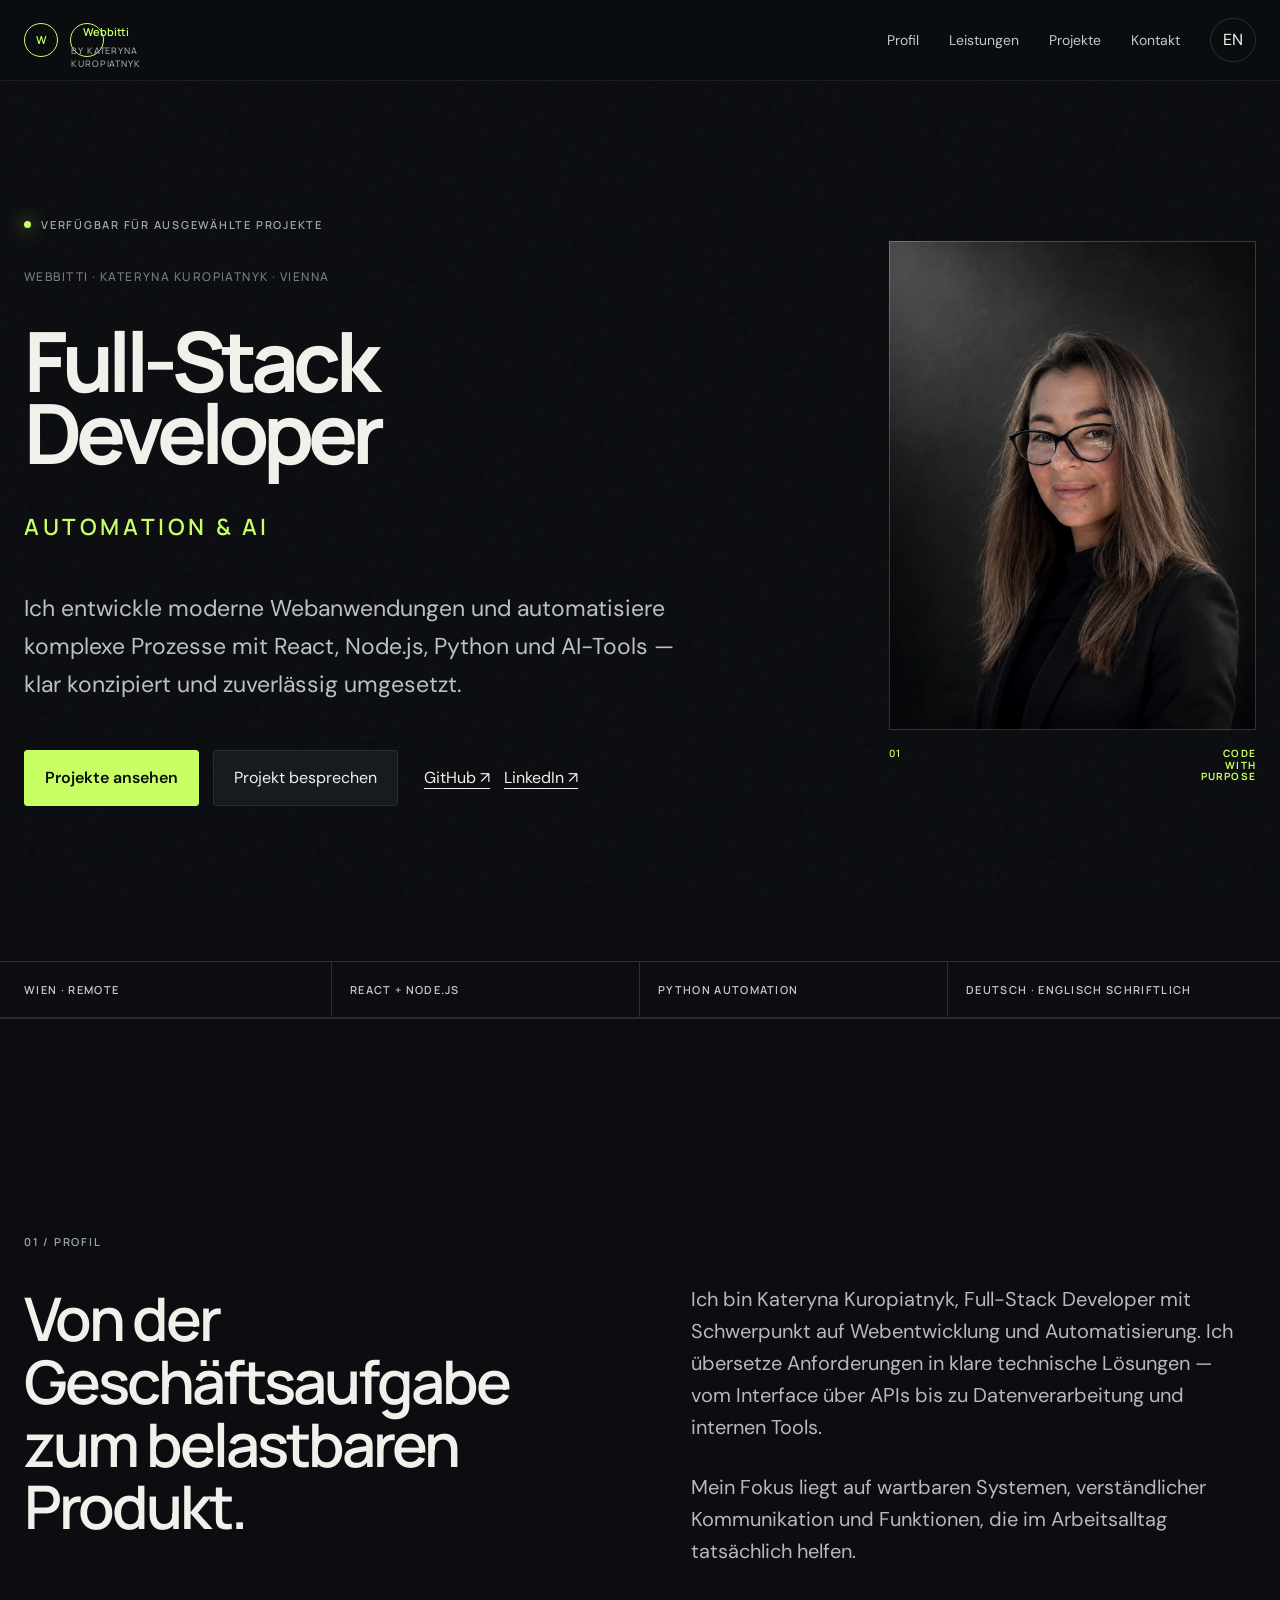
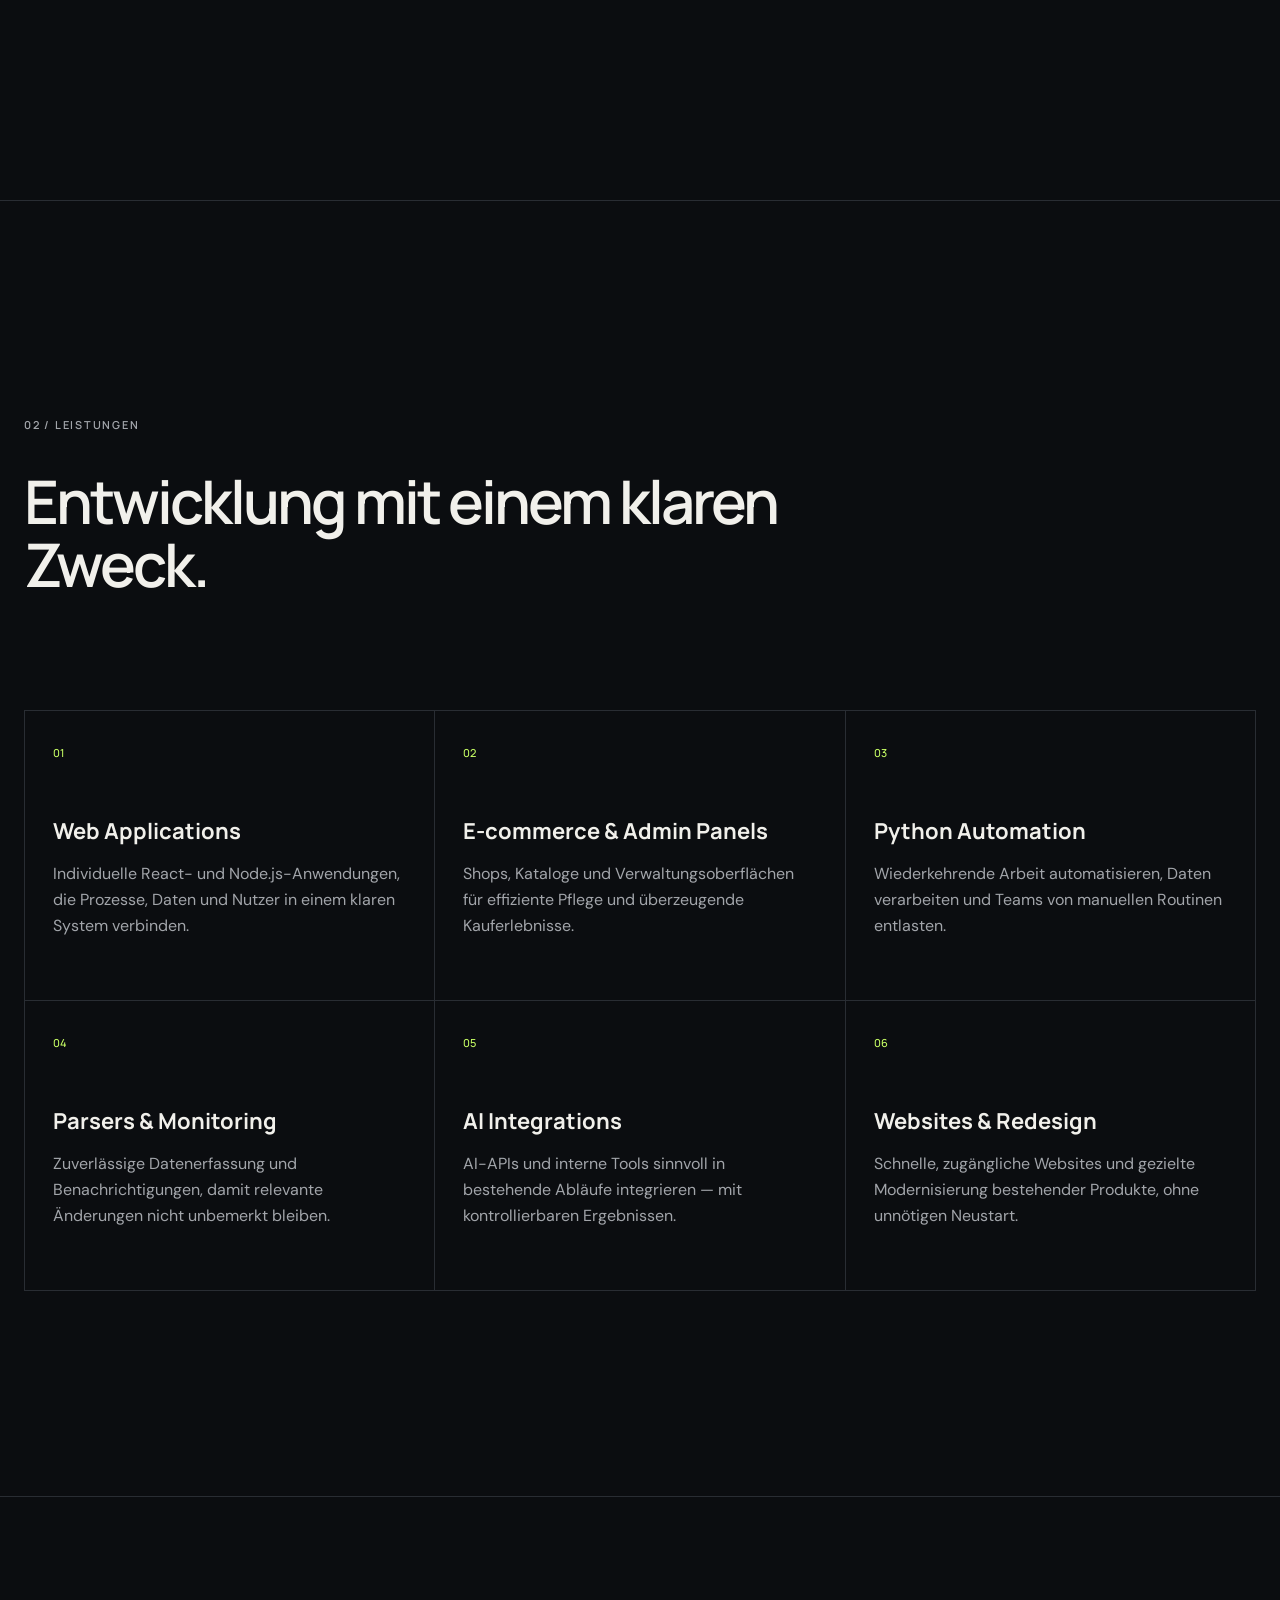
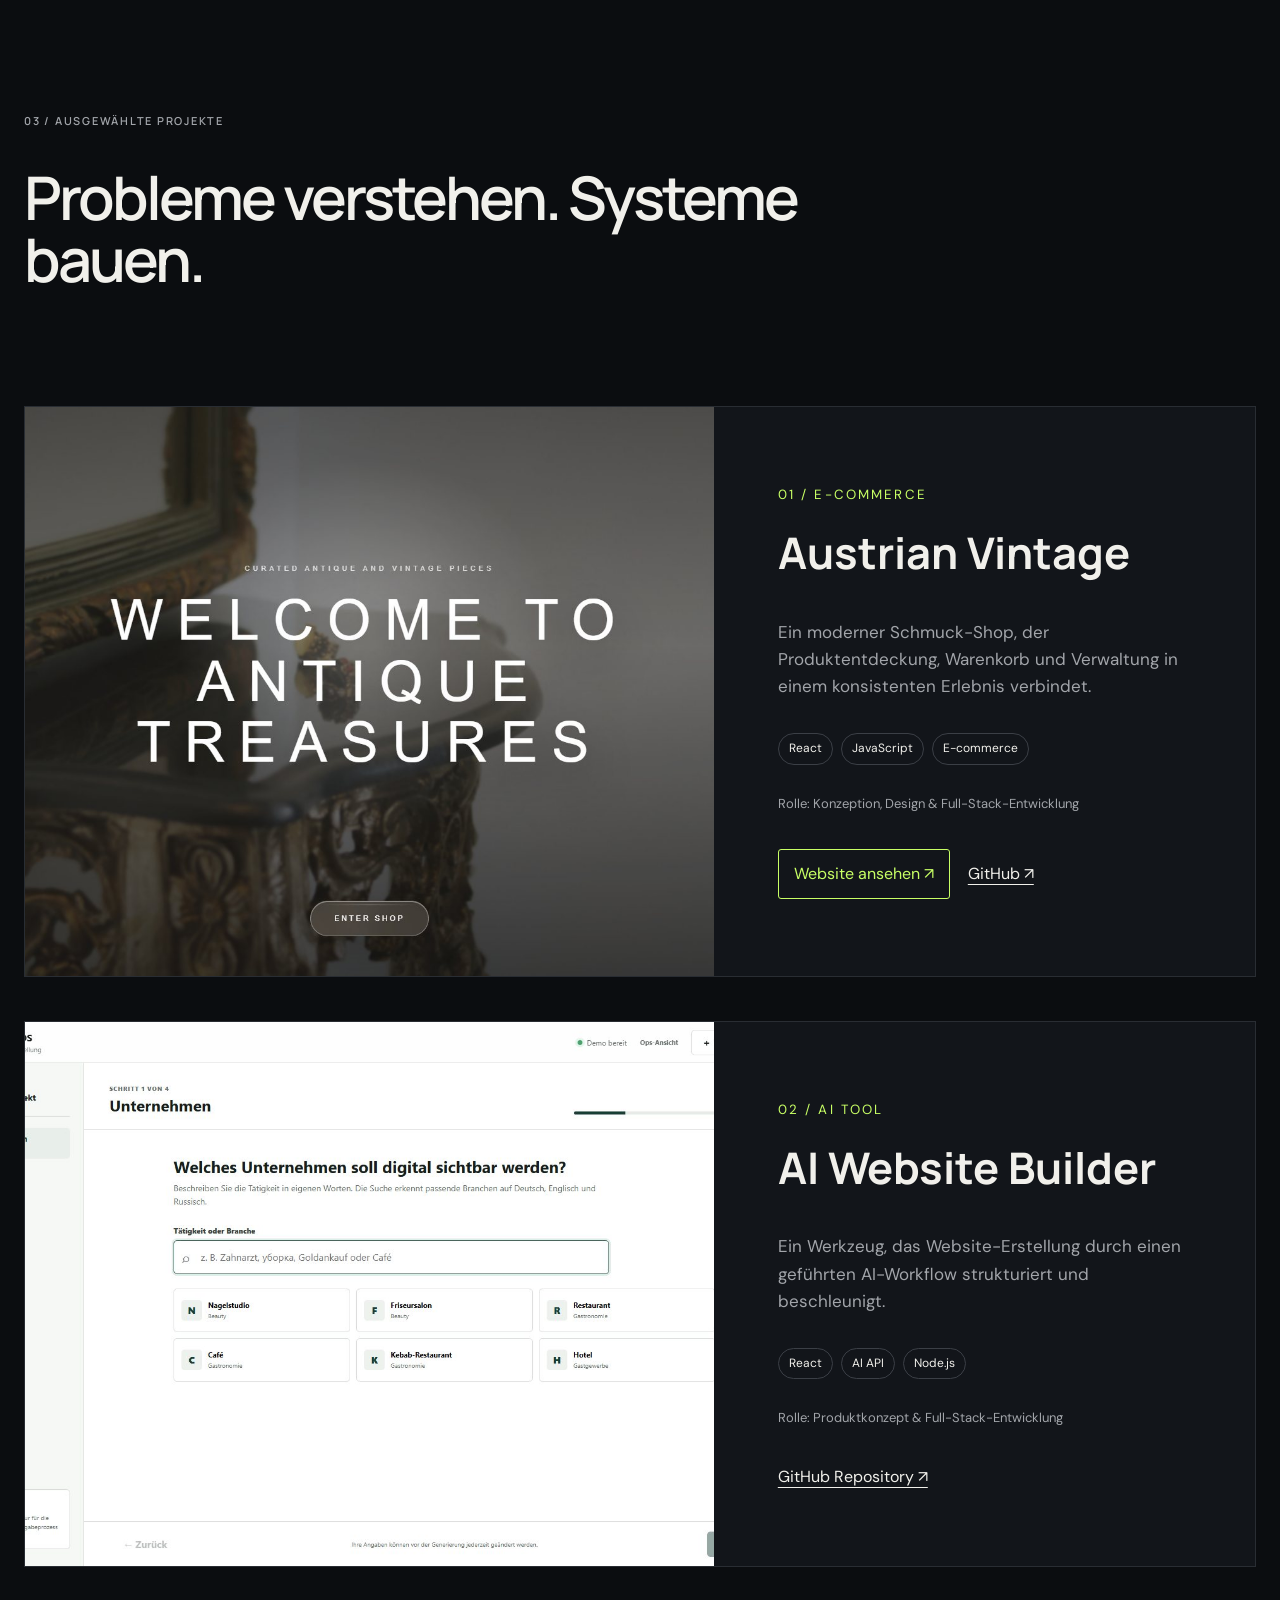
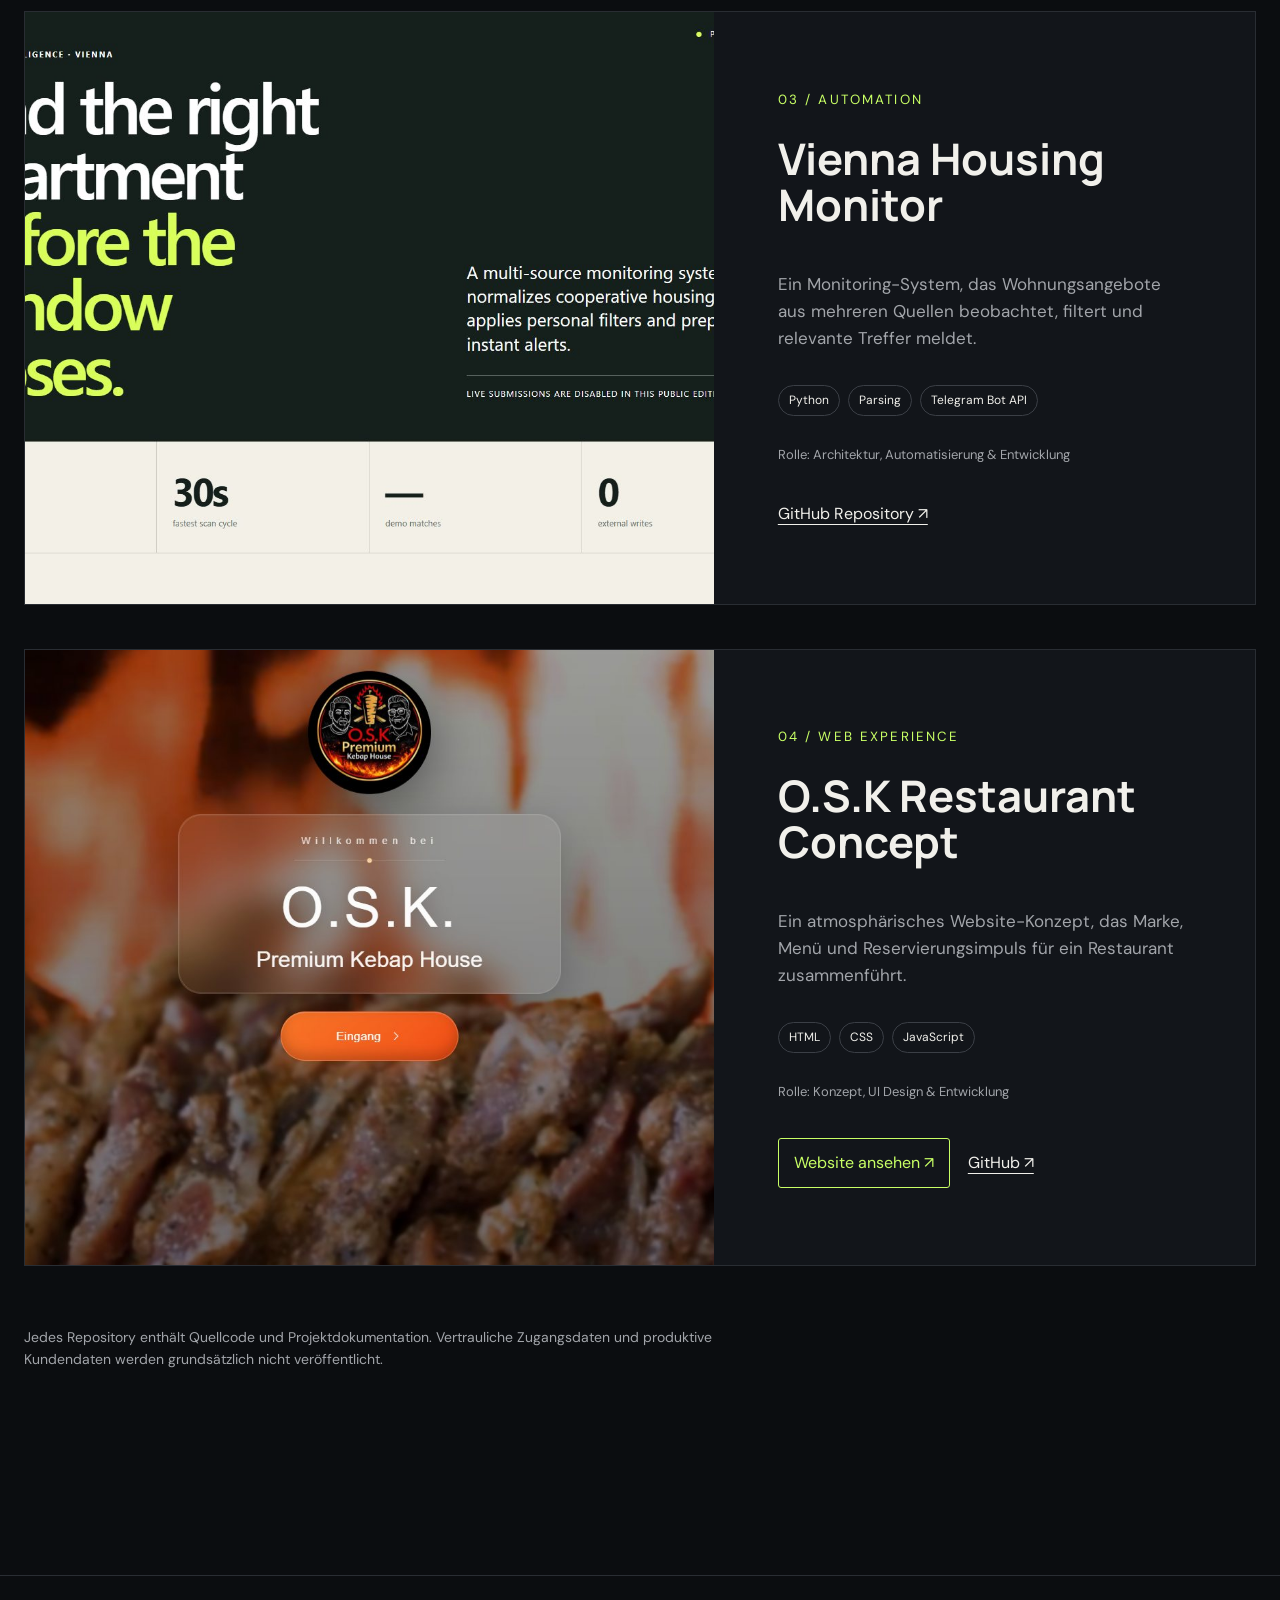
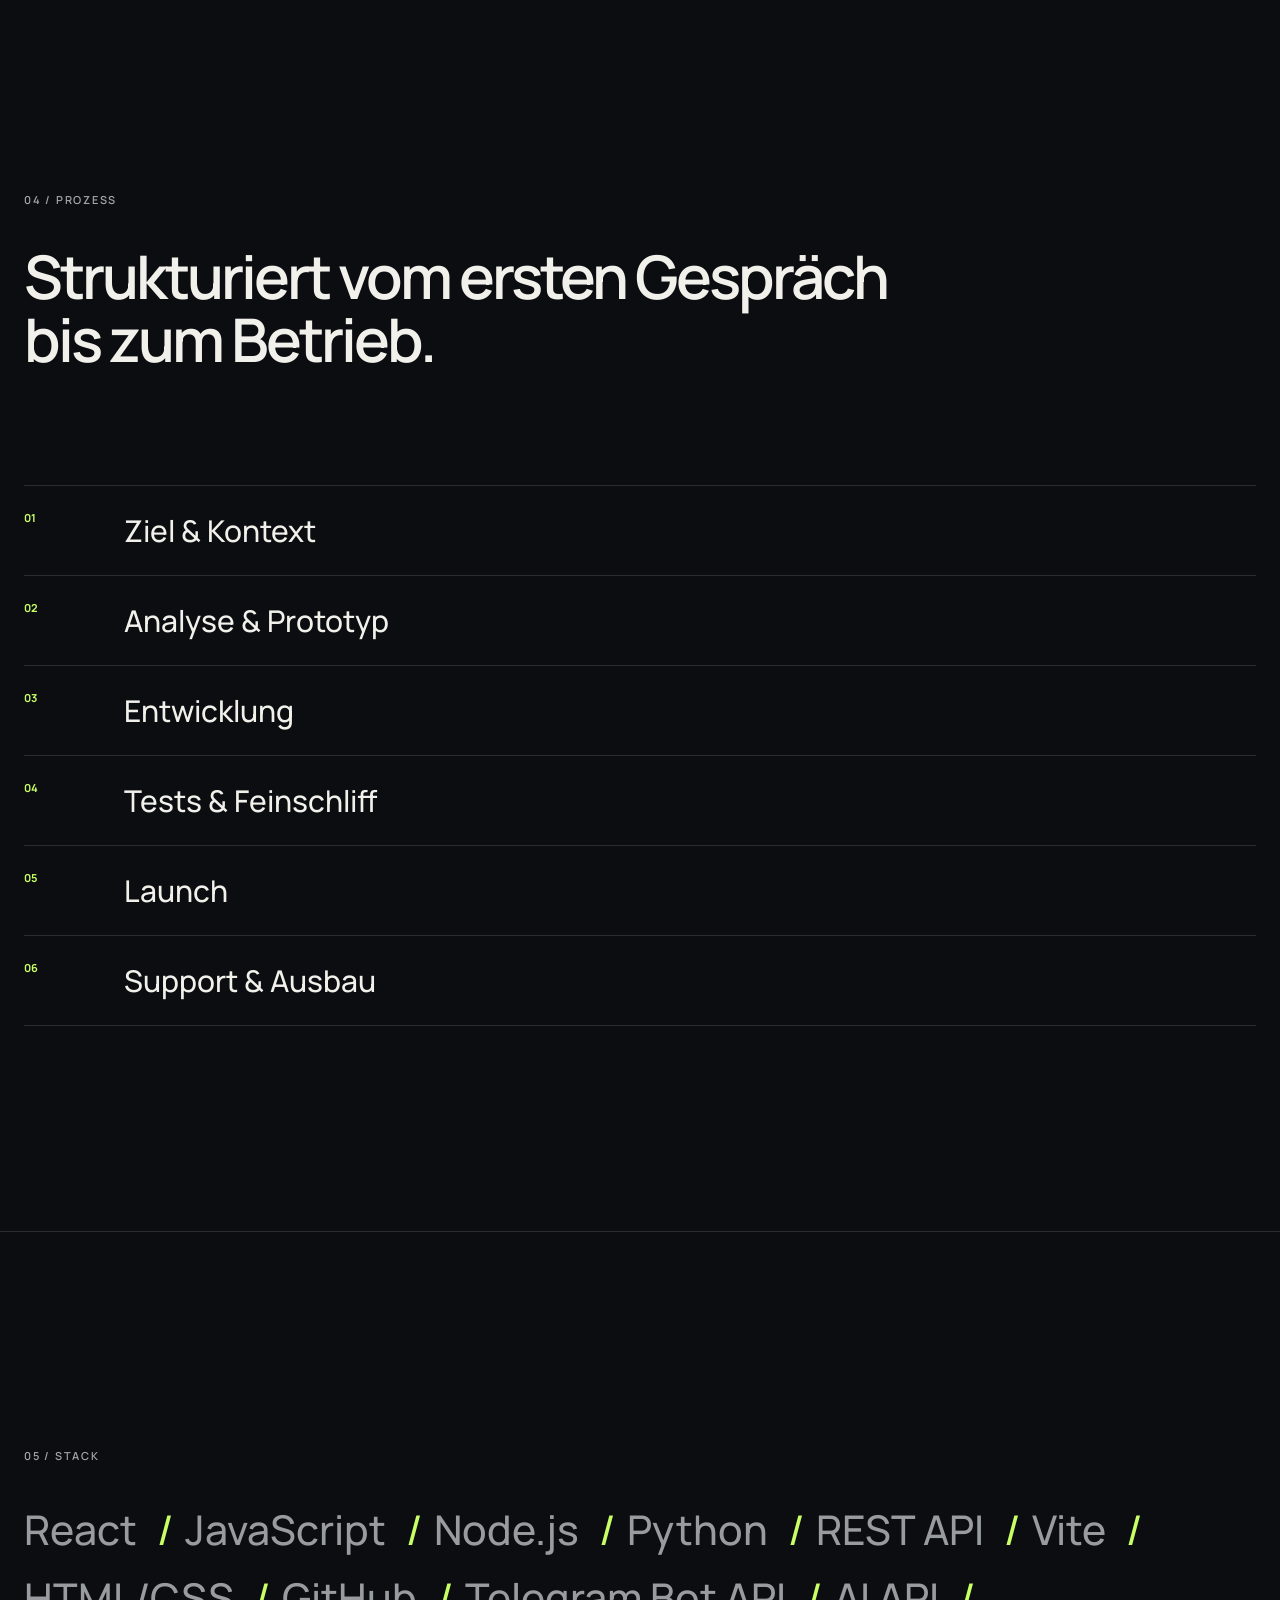
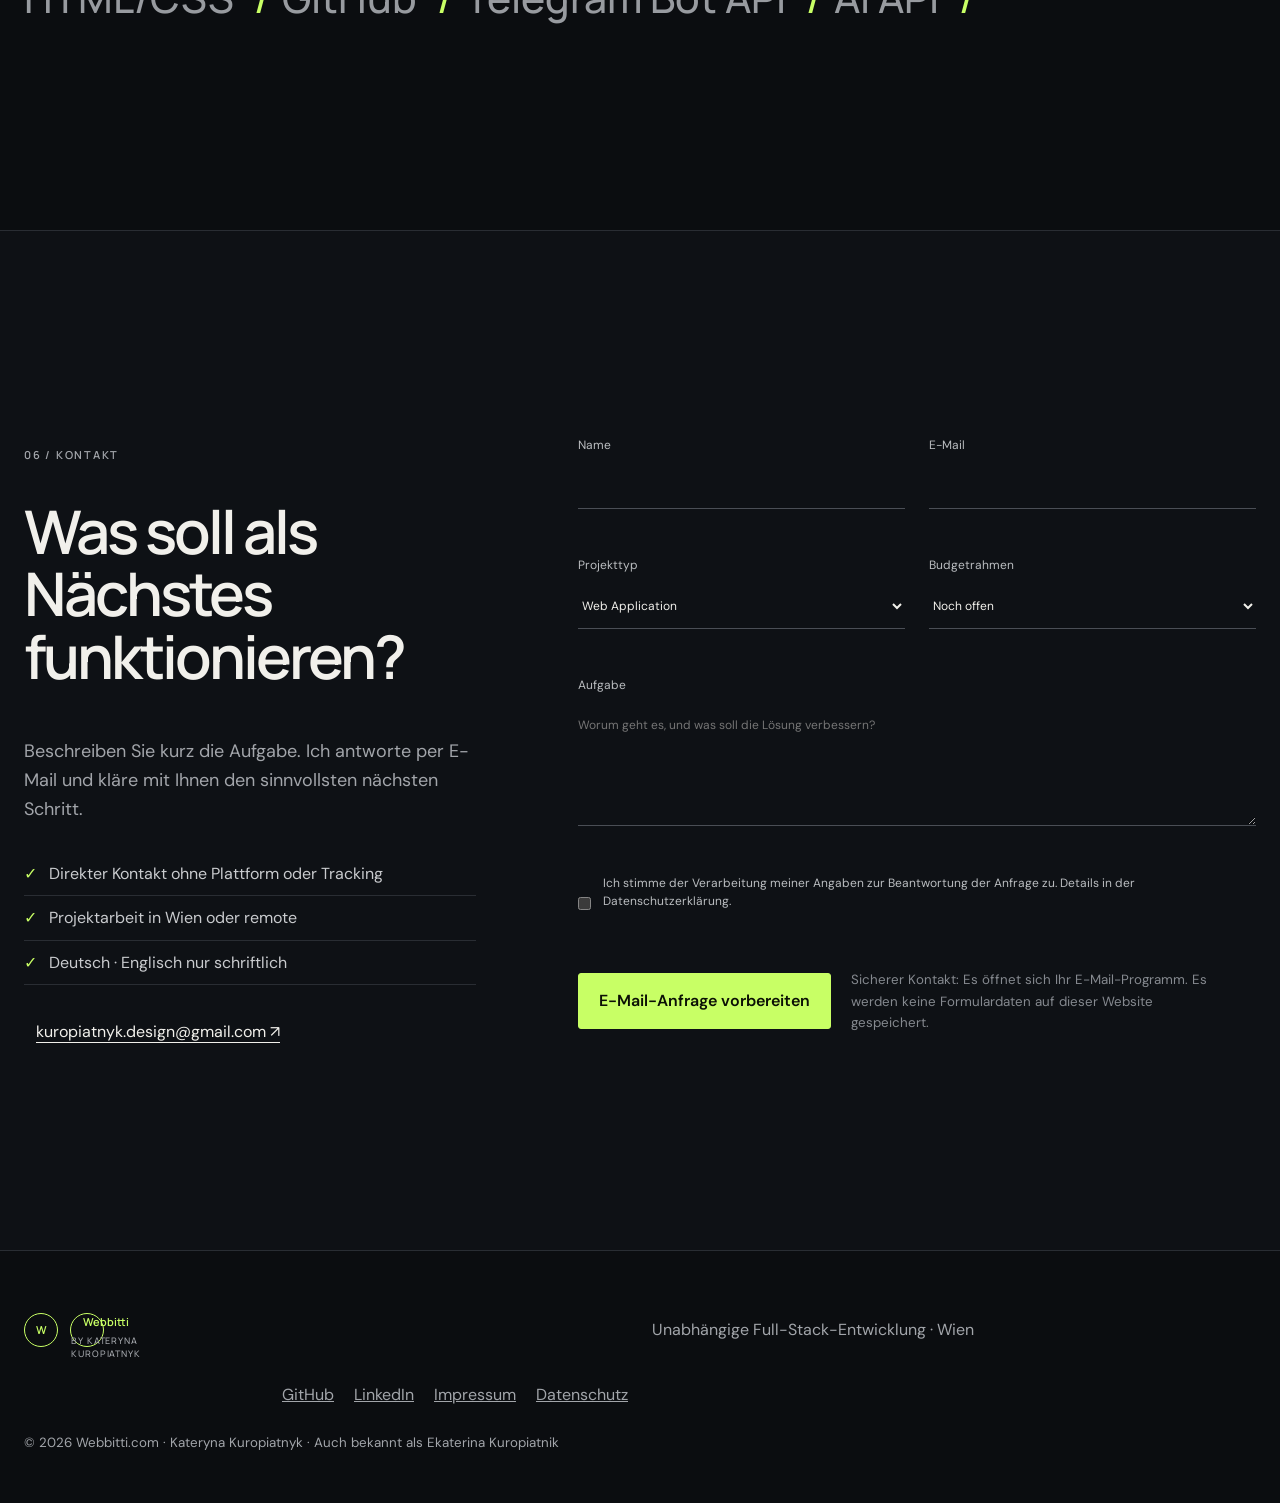
==== commit 079d94d1: "Refine portfolio branding and project links" ====
--- a/index.html
+++ b/index.html
@@ -4,10 +4,10 @@
   <meta charset="utf-8">
   <meta name="viewport" content="width=device-width,initial-scale=1">
   <meta name="theme-color" content="#0b0d10">
-  <title>Kateryna Kuropiatnyk — Full-Stack Developer & Automation</title>
+  <title>Webbitti — Kateryna Kuropiatnyk · Full-Stack Developer</title>
   <meta name="description" content="Full-Stack-Entwicklung, Python-Automatisierung und AI-Integrationen: digitale Produkte, die reale Geschäftsprozesse vereinfachen.">
   <meta property="og:type" content="website">
-  <meta property="og:title" content="Kateryna Kuropiatnyk — Full-Stack Developer">
+  <meta property="og:title" content="Webbitti — Kateryna Kuropiatnyk · Full-Stack Developer">
   <meta property="og:description" content="Webanwendungen, Automatisierung und AI-Tools — durchdacht, zuverlässig und bereit für den echten Einsatz.">
   <meta property="og:url" content="https://webbitti.com/">
   <meta property="og:image" content="https://webbitti.com/img/og-cover.svg">
@@ -22,16 +22,16 @@
   <link rel="preconnect" href="https://fonts.gstatic.com" crossorigin>
   <link href="https://fonts.googleapis.com/css2?family=DM+Sans:wght@400;500;600&family=Manrope:wght@500;600;700&display=swap" rel="stylesheet">
   <link rel="stylesheet" href="style.css?v=100">
-  <link rel="stylesheet" href="hero.css?v=4">
+  <link rel="stylesheet" href="hero.css?v=5">
   <link rel="stylesheet" href="portfolio.css?v=1">
-  <link rel="stylesheet" href="enhancements.css?v=1">
+  <link rel="stylesheet" href="enhancements.css?v=2">
   <script src="script.js?v=100" defer></script>
   <script type="application/ld+json">{"@context":"https://schema.org","@type":"Person","name":"Kateryna Kuropiatnyk","alternateName":"Ekaterina Kuropiatnik","url":"https://webbitti.com/","image":"https://webbitti.com/img/kateryna-kuropiatnyk-professional.webp","jobTitle":"Full-Stack Developer","address":{"@type":"PostalAddress","addressLocality":"Vienna","addressCountry":"AT"},"sameAs":["https://github.com/ekaterinakuropiatnik-max","https://www.linkedin.com/in/kateryna-kuropiatnyk-825a593a0"],"knowsAbout":["React","Node.js","Python","Automation","AI tools"]}</script>
 </head>
 <body>
   <a class="skip" href="#main">Zum Inhalt</a>
   <header class="site-header">
-    <a class="brand" href="#top" aria-label="Kateryna Kuropiatnyk, Startseite"><span>KK</span> Kateryna Kuropiatnyk</a>
+    <a class="brand" href="#top" aria-label="Webbitti, Kateryna Kuropiatnyk, Startseite"><span>W</span><span class="brand-copy">Webbitti<small>by Kateryna Kuropiatnyk</small></span></a>
     <button class="menu" aria-expanded="false" aria-controls="nav">Menu</button>
     <nav id="nav" aria-label="Hauptnavigation">
       <a href="#about" data-de="Profil" data-en="About">Profil</a>
@@ -46,14 +46,14 @@
     <section class="hero" id="top">
       <div class="hero-copy">
         <div class="eyebrow"><span></span><span data-de="Verfügbar für ausgewählte Projekte" data-en="Available for selected projects">Verfügbar für ausgewählte Projekte</span></div>
-        <p class="hero-name">Kateryna Kuropiatnyk · Vienna</p>
+        <p class="hero-name">Webbitti · Kateryna Kuropiatnyk · Vienna</p>
         <h1><span>Full-Stack</span><br><span>Developer</span><br><i>Automation &amp; AI</i></h1>
         <p class="lead" data-de="Ich entwickle moderne Webanwendungen und automatisiere komplexe Prozesse mit React, Node.js, Python und AI-Tools — klar konzipiert und zuverlässig umgesetzt." data-en="I build modern web applications and automate complex workflows with React, Node.js, Python and AI tools — thoughtfully designed and reliably delivered.">Ich entwickle moderne Webanwendungen und automatisiere komplexe Prozesse mit React, Node.js, Python und AI-Tools — klar konzipiert und zuverlässig umgesetzt.</p>
         <div class="actions"><a class="button primary" href="#work" data-de="Projekte ansehen" data-en="View projects">Projekte ansehen</a><a class="button secondary" href="#contact" data-de="Projekt besprechen" data-en="Discuss a project">Projekt besprechen</a><a class="text-link" href="https://github.com/ekaterinakuropiatnik-max" target="_blank" rel="noopener noreferrer">GitHub ↗</a><a class="text-link social-link" href="https://www.linkedin.com/in/kateryna-kuropiatnyk-825a593a0" target="_blank" rel="noopener noreferrer">LinkedIn ↗</a></div>
       </div>
       <figure class="portrait"><div class="portrait-frame"><img src="img/kateryna-kuropiatnyk-professional.webp" alt="Kateryna Kuropiatnyk, Full-Stack Developer" width="1200" height="1600" fetchpriority="high"></div><figcaption><span>01</span><strong>CODE<br>WITH<br>PURPOSE</strong></figcaption></figure>
     </section>
-    <aside class="proof" aria-label="Professional focus"><span data-de="Wien · Remote" data-en="Vienna · Remote">Wien · Remote</span><span>React + Node.js</span><span>Python Automation</span><span data-de="Deutsch · Englisch" data-en="German · English">Deutsch · Englisch</span></aside>
+    <aside class="proof" aria-label="Professional focus"><span data-de="Wien · Remote" data-en="Vienna · Remote">Wien · Remote</span><span>React + Node.js</span><span>Python Automation</span><span data-de="Deutsch · Englisch schriftlich" data-en="German · Written English">Deutsch · Englisch schriftlich</span></aside>
 
     <section id="about" class="split section">
       <div><p class="kicker">01 / <span data-de="Profil" data-en="About">Profil</span></p><h2 data-de="Von der Geschäftsaufgabe zum belastbaren Produkt." data-en="From business problem to dependable product.">Von der Geschäftsaufgabe zum belastbaren Produkt.</h2></div>
@@ -75,10 +75,10 @@
     <section id="work" class="section work">
       <p class="kicker">03 / <span data-de="Ausgewählte Projekte" data-en="Selected work">Ausgewählte Projekte</span></p><h2 data-de="Probleme verstehen. Systeme bauen." data-en="Understand problems. Build systems.">Probleme verstehen. Systeme bauen.</h2>
       <div class="projects">
-        <article class="project violet"><div class="project-visual"><span>AT</span><div class="mock"><i></i><i></i><i></i></div></div><div class="project-info"><small>01 / E-COMMERCE</small><h3>Antique Treasures</h3><p data-de="Ein moderner Schmuck-Shop, der Produktentdeckung, Warenkorb und Verwaltung in einem konsistenten Erlebnis verbindet." data-en="A modern jewellery shop combining product discovery, cart and management in one consistent experience.">Ein moderner Schmuck-Shop, der Produktentdeckung, Warenkorb und Verwaltung in einem konsistenten Erlebnis verbindet.</p><ul><li>React</li><li>JavaScript</li><li>E-commerce</li></ul><p class="role" data-de="Rolle: Konzeption, Design & Full-Stack-Entwicklung" data-en="Role: concept, design & full-stack development">Rolle: Konzeption, Design & Full-Stack-Entwicklung</p><a href="https://github.com/ekaterinakuropiatnik-max/antique-jewelry-store" target="_blank" rel="noopener">GitHub Repository ↗</a></div></article>
+        <article class="project violet"><div class="project-visual"><span>AV</span><div class="mock"><i></i><i></i><i></i></div></div><div class="project-info"><small>01 / E-COMMERCE</small><h3>Austrian Vintage</h3><p data-de="Ein moderner Schmuck-Shop, der Produktentdeckung, Warenkorb und Verwaltung in einem konsistenten Erlebnis verbindet." data-en="A modern jewellery shop combining product discovery, cart and management in one consistent experience.">Ein moderner Schmuck-Shop, der Produktentdeckung, Warenkorb und Verwaltung in einem konsistenten Erlebnis verbindet.</p><ul><li>React</li><li>JavaScript</li><li>E-commerce</li></ul><p class="role" data-de="Rolle: Konzeption, Design & Full-Stack-Entwicklung" data-en="Role: concept, design & full-stack development">Rolle: Konzeption, Design & Full-Stack-Entwicklung</p><div class="project-actions"><a class="project-live" href="https://austrianvintage.com" target="_blank" rel="noopener noreferrer" data-de="Website ansehen ↗" data-en="View website ↗">Website ansehen ↗</a><a href="https://github.com/ekaterinakuropiatnik-max/antique-jewelry-store" target="_blank" rel="noopener noreferrer">GitHub ↗</a></div></div></article>
         <article class="project blue"><div class="project-visual"><span>AI</span><div class="prompt">Describe. Generate. Refine.<b>→</b></div></div><div class="project-info"><small>02 / AI TOOL</small><h3>AI Website Builder</h3><p data-de="Ein Werkzeug, das Website-Erstellung durch einen geführten AI-Workflow strukturiert und beschleunigt." data-en="A tool that structures and accelerates website creation through a guided AI workflow.">Ein Werkzeug, das Website-Erstellung durch einen geführten AI-Workflow strukturiert und beschleunigt.</p><ul><li>React</li><li>AI API</li><li>Node.js</li></ul><p class="role" data-de="Rolle: Produktkonzept & Full-Stack-Entwicklung" data-en="Role: product concept & full-stack development">Rolle: Produktkonzept & Full-Stack-Entwicklung</p><a href="https://github.com/ekaterinakuropiatnik-max/ai-website-builder" target="_blank" rel="noopener">GitHub Repository ↗</a></div></article>
         <article class="project green"><div class="project-visual"><span>VIE</span><div class="radar"></div></div><div class="project-info"><small>03 / AUTOMATION</small><h3>Vienna Housing Monitor</h3><p data-de="Ein Monitoring-System, das Wohnungsangebote aus mehreren Quellen beobachtet, filtert und relevante Treffer meldet." data-en="A monitoring system that watches multiple housing sources, filters listings and reports relevant matches.">Ein Monitoring-System, das Wohnungsangebote aus mehreren Quellen beobachtet, filtert und relevante Treffer meldet.</p><ul><li>Python</li><li>Parsing</li><li>Telegram Bot API</li></ul><p class="role" data-de="Rolle: Architektur, Automatisierung & Entwicklung" data-en="Role: architecture, automation & development">Rolle: Architektur, Automatisierung & Entwicklung</p><a href="https://github.com/ekaterinakuropiatnik-max/vienna-housing-monitor" target="_blank" rel="noopener">GitHub Repository ↗</a></div></article>
-        <article class="project orange"><div class="project-visual"><span>O.S.K</span><div class="plate"></div></div><div class="project-info"><small>04 / WEB EXPERIENCE</small><h3>O.S.K Restaurant Concept</h3><p data-de="Ein atmosphärisches Website-Konzept, das Marke, Menü und Reservierungsimpuls für ein Restaurant zusammenführt." data-en="An atmospheric website concept bringing together brand, menu and reservation intent for a restaurant.">Ein atmosphärisches Website-Konzept, das Marke, Menü und Reservierungsimpuls für ein Restaurant zusammenführt.</p><ul><li>HTML</li><li>CSS</li><li>JavaScript</li></ul><p class="role" data-de="Rolle: Konzept, UI Design & Entwicklung" data-en="Role: concept, UI design & development">Rolle: Konzept, UI Design & Entwicklung</p><a href="https://github.com/ekaterinakuropiatnik-max/restaurant-website-concept" target="_blank" rel="noopener">GitHub Repository ↗</a></div></article>
+        <article class="project orange"><div class="project-visual"><span>O.S.K</span><div class="plate"></div></div><div class="project-info"><small>04 / WEB EXPERIENCE</small><h3>O.S.K Restaurant Concept</h3><p data-de="Ein atmosphärisches Website-Konzept, das Marke, Menü und Reservierungsimpuls für ein Restaurant zusammenführt." data-en="An atmospheric website concept bringing together brand, menu and reservation intent for a restaurant.">Ein atmosphärisches Website-Konzept, das Marke, Menü und Reservierungsimpuls für ein Restaurant zusammenführt.</p><ul><li>HTML</li><li>CSS</li><li>JavaScript</li></ul><p class="role" data-de="Rolle: Konzept, UI Design & Entwicklung" data-en="Role: concept, UI design & development">Rolle: Konzept, UI Design & Entwicklung</p><div class="project-actions"><a class="project-live" href="https://ekaterinakuropiatnik-max.github.io/restaurant-website-concept/" target="_blank" rel="noopener noreferrer" data-de="Website ansehen ↗" data-en="View website ↗">Website ansehen ↗</a><a href="https://github.com/ekaterinakuropiatnik-max/restaurant-website-concept" target="_blank" rel="noopener noreferrer">GitHub ↗</a></div></div></article>
       </div>
       <p class="project-note" data-de="Jedes Repository enthält Quellcode und Projektdokumentation. Vertrauliche Zugangsdaten und produktive Kundendaten werden grundsätzlich nicht veröffentlicht." data-en="Each repository contains source code and project documentation. Credentials and production customer data are never published.">Jedes Repository enthält Quellcode und Projektdokumentation. Vertrauliche Zugangsdaten und produktive Kundendaten werden grundsätzlich nicht veröffentlicht.</p>
     </section>
@@ -87,10 +87,10 @@
 
     <section class="section stack"><p class="kicker">05 / Stack</p><div class="ticker" aria-label="Technologies"><span>React</span><span>JavaScript</span><span>Node.js</span><span>Python</span><span>REST API</span><span>Vite</span><span>HTML/CSS</span><span>GitHub</span><span>Telegram Bot API</span><span>AI API</span></div></section>
 
-    <section id="contact" class="section contact"><div><p class="kicker">06 / <span data-de="Kontakt" data-en="Contact">Kontakt</span></p><h2 data-de="Was soll als Nächstes funktionieren?" data-en="What should work next?">Was soll als Nächstes funktionieren?</h2><p data-de="Beschreiben Sie kurz die Aufgabe. Ich antworte per E-Mail und kläre mit Ihnen den sinnvollsten nächsten Schritt." data-en="Briefly describe the challenge. I'll reply by email and clarify the most useful next step with you.">Beschreiben Sie kurz die Aufgabe. Ich antworte per E-Mail und kläre mit Ihnen den sinnvollsten nächsten Schritt.</p><ul class="contact-points"><li data-de="Direkter Kontakt ohne Plattform oder Tracking" data-en="Direct contact without a platform or tracking">Direkter Kontakt ohne Plattform oder Tracking</li><li data-de="Projektarbeit in Wien oder remote" data-en="Project work in Vienna or remotely">Projektarbeit in Wien oder remote</li><li data-de="Deutsch und Englisch" data-en="German and English">Deutsch und Englisch</li></ul><a class="text-link" href="mailto:kuropiatnyk.design@gmail.com">kuropiatnyk.design@gmail.com ↗</a></div>
+    <section id="contact" class="section contact"><div><p class="kicker">06 / <span data-de="Kontakt" data-en="Contact">Kontakt</span></p><h2 data-de="Was soll als Nächstes funktionieren?" data-en="What should work next?">Was soll als Nächstes funktionieren?</h2><p data-de="Beschreiben Sie kurz die Aufgabe. Ich antworte per E-Mail und kläre mit Ihnen den sinnvollsten nächsten Schritt." data-en="Briefly describe the challenge. I'll reply by email and clarify the most useful next step with you.">Beschreiben Sie kurz die Aufgabe. Ich antworte per E-Mail und kläre mit Ihnen den sinnvollsten nächsten Schritt.</p><ul class="contact-points"><li data-de="Direkter Kontakt ohne Plattform oder Tracking" data-en="Direct contact without a platform or tracking">Direkter Kontakt ohne Plattform oder Tracking</li><li data-de="Projektarbeit in Wien oder remote" data-en="Project work in Vienna or remotely">Projektarbeit in Wien oder remote</li><li data-de="Deutsch · Englisch nur schriftlich" data-en="German · English in writing only">Deutsch · Englisch nur schriftlich</li></ul><a class="text-link" href="mailto:kuropiatnyk.design@gmail.com">kuropiatnyk.design@gmail.com ↗</a></div>
       <form id="contact-form"><label><span data-de="Name" data-en="Name">Name</span><input name="name" autocomplete="name" required></label><label><span>E-Mail</span><input type="email" name="email" autocomplete="email" required></label><label><span data-de="Projekttyp" data-en="Project type">Projekttyp</span><select name="type"><option>Web Application</option><option>E-commerce / Admin Panel</option><option>Python Automation</option><option>Parser / Monitoring</option><option>AI Integration</option><option>Website / Redesign</option></select></label><label><span data-de="Budgetrahmen" data-en="Budget range">Budgetrahmen</span><select name="budget"><option data-de="Noch offen" data-en="Not decided">Noch offen</option><option>€1,000–€3,000</option><option>€3,000–€7,000</option><option>€7,000+</option></select></label><label class="wide"><span data-de="Aufgabe" data-en="Project brief">Aufgabe</span><textarea name="message" rows="5" required data-placeholder-de="Worum geht es, und was soll die Lösung verbessern?" data-placeholder-en="What is the challenge, and what should the solution improve?" placeholder="Worum geht es, und was soll die Lösung verbessern?"></textarea></label><label class="consent wide"><input type="checkbox" required><span data-de="Ich stimme der Verarbeitung meiner Angaben zur Beantwortung der Anfrage zu. Details in der Datenschutzerklärung." data-en="I agree to the processing of my details to answer this enquiry. See the privacy policy.">Ich stimme der Verarbeitung meiner Angaben zur Beantwortung der Anfrage zu. Details in der <a href="datenschutz.html">Datenschutzerklärung</a>.</span></label><div class="wide form-end"><button class="button primary" type="submit" data-de="E-Mail-Anfrage vorbereiten" data-en="Prepare email request">E-Mail-Anfrage vorbereiten</button><small data-de="Sicherer Kontakt: Es öffnet sich Ihr E-Mail-Programm. Es werden keine Formulardaten auf dieser Website gespeichert." data-en="Safe contact: your email app will open. No form data is stored by this website.">Sicherer Kontakt: Es öffnet sich Ihr E-Mail-Programm. Es werden keine Formulardaten auf dieser Website gespeichert.</small></div></form>
     </section>
   </main>
-  <footer><a class="brand" href="#top"><span>KK</span> Kateryna Kuropiatnyk</a><p>Full-Stack Developer · Vienna, Austria</p><div><a href="https://github.com/ekaterinakuropiatnik-max" target="_blank" rel="noopener noreferrer">GitHub</a><a href="https://www.linkedin.com/in/kateryna-kuropiatnyk-825a593a0" target="_blank" rel="noopener noreferrer">LinkedIn</a><a href="impressum.html">Impressum</a><a href="datenschutz.html">Datenschutz</a></div><small>© <span id="year"></span> Kateryna Kuropiatnyk · <span data-de="Auch bekannt als Ekaterina Kuropiatnik" data-en="Also known as Ekaterina Kuropiatnik">Auch bekannt als Ekaterina Kuropiatnik</span></small></footer>
+  <footer><a class="brand" href="#top"><span>W</span><span class="brand-copy">Webbitti<small>by Kateryna Kuropiatnyk</small></span></a><p data-de="Unabhängige Full-Stack-Entwicklung · Wien" data-en="Independent full-stack development · Vienna">Unabhängige Full-Stack-Entwicklung · Wien</p><div><a href="https://github.com/ekaterinakuropiatnik-max" target="_blank" rel="noopener noreferrer">GitHub</a><a href="https://www.linkedin.com/in/kateryna-kuropiatnyk-825a593a0" target="_blank" rel="noopener noreferrer">LinkedIn</a><a href="impressum.html">Impressum</a><a href="datenschutz.html">Datenschutz</a></div><small>© <span id="year"></span> Webbitti.com · Kateryna Kuropiatnyk · <span data-de="Auch bekannt als Ekaterina Kuropiatnik" data-en="Also known as Ekaterina Kuropiatnik">Auch bekannt als Ekaterina Kuropiatnik</span></small></footer>
 </body>
 </html>
--- a/hero.css
+++ b/hero.css
@@ -1,7 +1,7 @@
 /* Editorial hero and refined spacing */
 .hero{min-height:calc(100vh - 72px);display:grid;grid-template-columns:minmax(0,1.35fr) minmax(310px,.65fr);align-items:center;gap:clamp(55px,8vw,135px);padding:clamp(105px,14vh,180px) var(--pad) clamp(120px,16vh,190px)}
 .hero-copy{position:relative;z-index:1}.hero-name{margin:36px 0 0;color:#777c83;font:500 12px Manrope;letter-spacing:.12em;text-transform:uppercase}
-.hero h1{font-size:clamp(60px,7.2vw,112px);line-height:.83;max-width:850px;margin:40px 0 48px;letter-spacing:-.075em}
+.hero h1{font-size:clamp(56px,6.5vw,98px);line-height:.86;max-width:850px;margin:40px 0 48px;letter-spacing:-.07em}
 .hero h1 i{display:inline-block;margin-top:22px;font:600 .27em Manrope,sans-serif;font-style:normal;color:var(--lime);letter-spacing:.16em;text-transform:uppercase}
 .hero .lead{max-width:660px;line-height:1.65}.hero .actions{margin-top:46px}
 .hero .social-link{margin-left:0}
@@ -11,8 +11,8 @@
 .portrait img{width:100%;height:100%;display:block;object-fit:cover;object-position:50% 42%;transform:scale(1.02);filter:saturate(.82) contrast(1.04)}
 .portrait figcaption{display:flex;justify-content:space-between;align-items:flex-start;margin-top:18px;color:var(--lime);font:600 10px/1.15 Manrope;letter-spacing:.12em}
 .portrait figcaption strong{text-align:right}.section{padding-top:clamp(125px,16vw,220px);padding-bottom:clamp(125px,16vw,220px)}
-.section h2{font-family:Manrope,sans-serif;font-weight:600;font-size:clamp(43px,5.5vw,78px);line-height:1.02;letter-spacing:-.055em}
+.section h2{font-family:Manrope,sans-serif;font-weight:600;font-size:clamp(38px,4.7vw,66px);line-height:1.04;letter-spacing:-.05em}
 .service-grid,.projects,.process ol{margin-top:clamp(78px,9vw,125px)}
 .work .project{margin-bottom:18px}.project-info{padding-top:clamp(50px,6vw,90px);padding-bottom:clamp(50px,6vw,90px)}
-@media(max-width:900px){.hero{grid-template-columns:1fr .72fr;gap:38px}.hero h1{font-size:clamp(53px,8.3vw,78px)}.portrait{min-height:480px}}
-@media(max-width:700px){.hero{display:block;padding-top:90px}.hero h1{font-size:clamp(54px,15vw,78px);margin-bottom:38px}.portrait{min-height:0;margin-top:76px}.portrait-frame{aspect-ratio:4/5;max-height:none}.portrait img{object-position:50% 40%;transform:scale(1.02)}.section{padding-top:110px;padding-bottom:110px}}
+@media(max-width:900px){.hero{grid-template-columns:1fr .72fr;gap:38px}.hero h1{font-size:clamp(50px,7.7vw,70px)}.portrait{min-height:480px}}
+@media(max-width:700px){.hero{display:block;padding-top:90px}.hero h1{font-size:clamp(48px,13.5vw,68px);margin-bottom:38px}.portrait{min-height:0;margin-top:76px}.portrait-frame{aspect-ratio:4/5;max-height:none}.portrait img{object-position:50% 40%;transform:scale(1.02)}.section{padding-top:110px;padding-bottom:110px}}
--- a/enhancements.css
+++ b/enhancements.css
@@ -3,6 +3,9 @@
 .proof span:first-child{padding-left:0}.proof span:last-child{border-right:0}
 .project-note{max-width:720px;margin:42px 0 0;color:var(--muted);font-size:14px}
 .contact-points{list-style:none;padding:0;margin:28px 0 34px;color:#c9cbce}.contact-points li{padding:9px 0;border-bottom:1px solid var(--line)}.contact-points li:before{content:"✓";color:var(--lime);margin-right:12px}
+.project-info h3{font-size:clamp(28px,3.4vw,44px)}
+.project-actions{display:flex;align-items:center;gap:18px;flex-wrap:wrap;margin-top:22px}.project-info .project-actions a{margin-top:0}.project-actions .project-live{display:inline-flex;padding:11px 15px;border:1px solid var(--lime);border-radius:3px;color:var(--lime);text-decoration:none}.project-actions .project-live:hover{background:var(--lime);color:#0b1005}
+.brand-copy{display:flex;flex-direction:column;line-height:1.05}.brand-copy small{margin-top:5px;color:var(--muted);font:500 9px Manrope;letter-spacing:.1em;text-transform:uppercase}
 .legal{max-width:840px;margin:0 auto;padding:100px 24px 140px}.legal h1{font-size:clamp(44px,7vw,76px);margin-bottom:55px}.legal h2{font-size:26px;margin:48px 0 16px}.legal p,.legal li{color:#b7b9bd}.legal nav{display:block;margin-bottom:60px}.legal nav a{color:var(--lime)}.legal .notice{padding:20px;border:1px solid var(--line);background:var(--panel)}
 @media(max-width:800px){.proof{grid-template-columns:1fr 1fr}.proof span{border-bottom:1px solid var(--line)}.proof span:nth-child(2){border-right:0}.proof span:nth-last-child(-n+2){border-bottom:0}}
 @media(max-width:520px){.proof{grid-template-columns:1fr}.proof span,.proof span:first-child{padding:15px 0;border-right:0;border-bottom:1px solid var(--line)}.proof span:nth-last-child(2){border-bottom:1px solid var(--line)}}
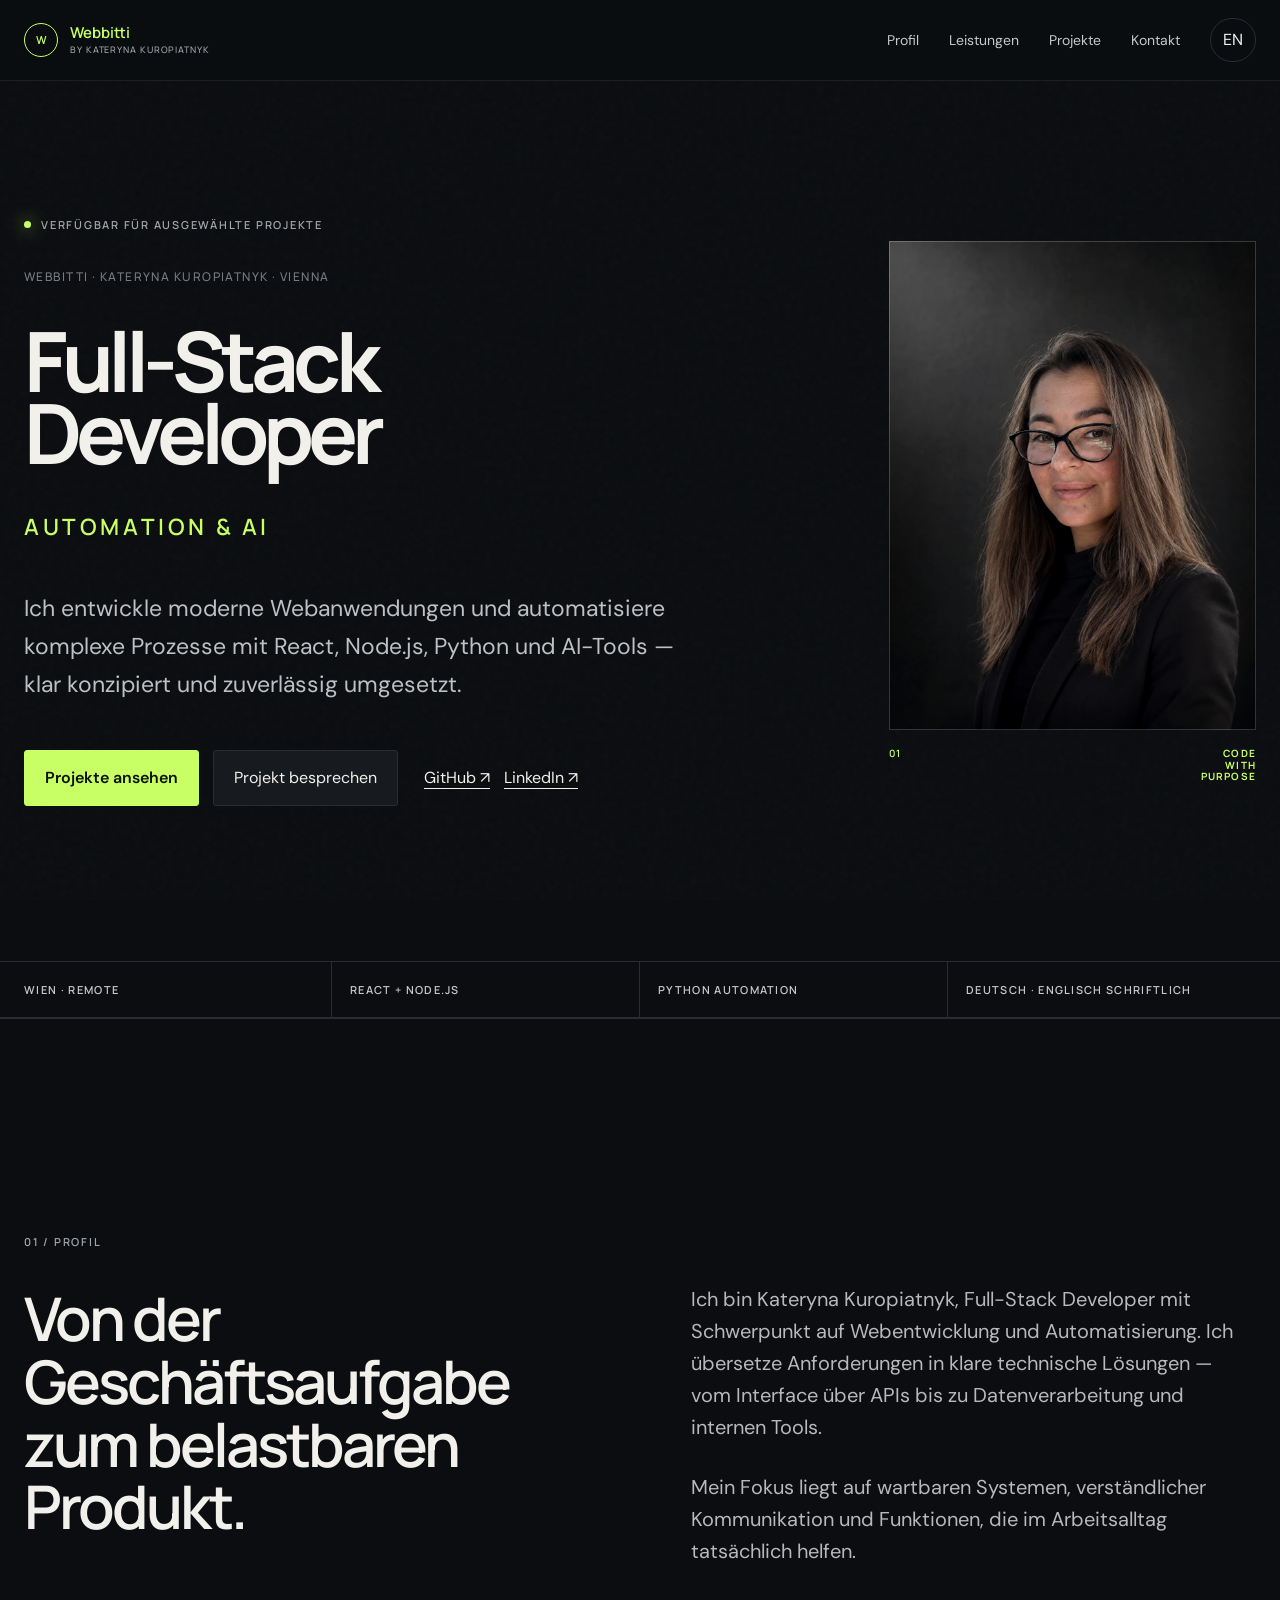
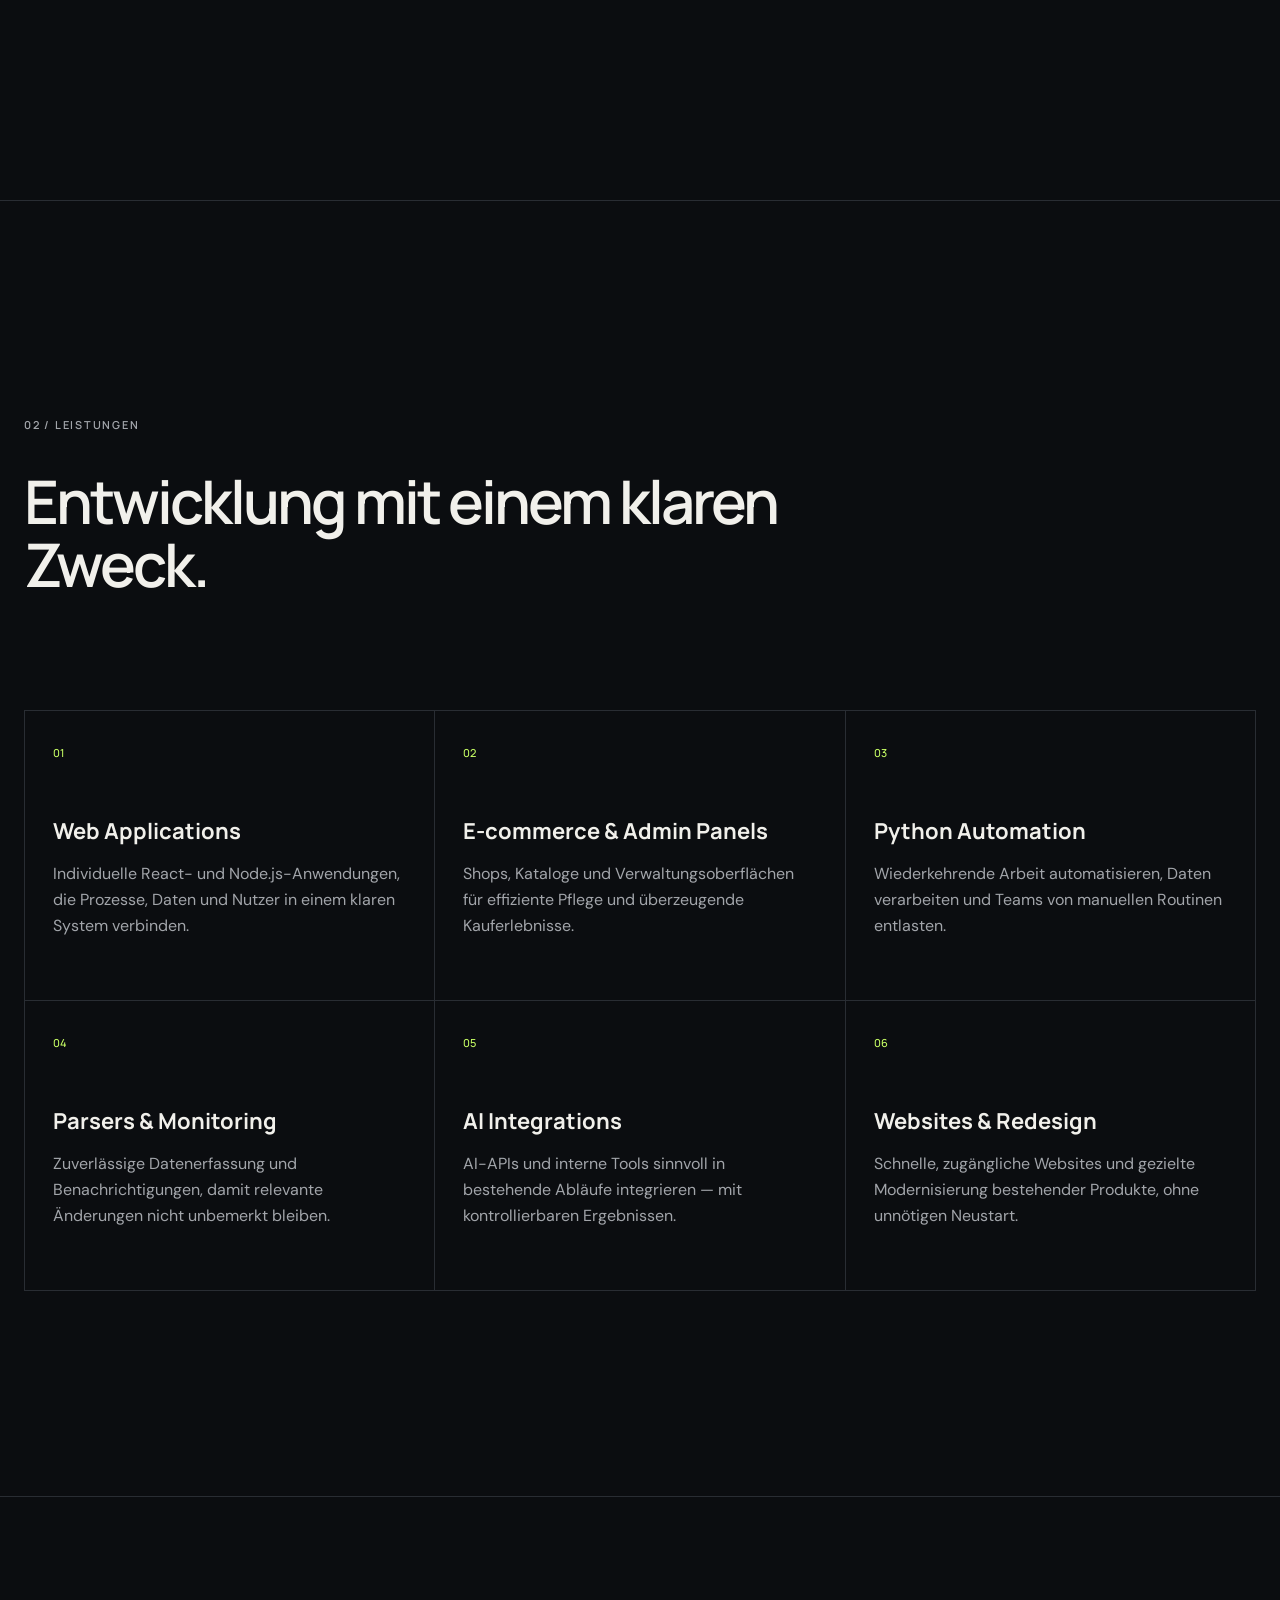
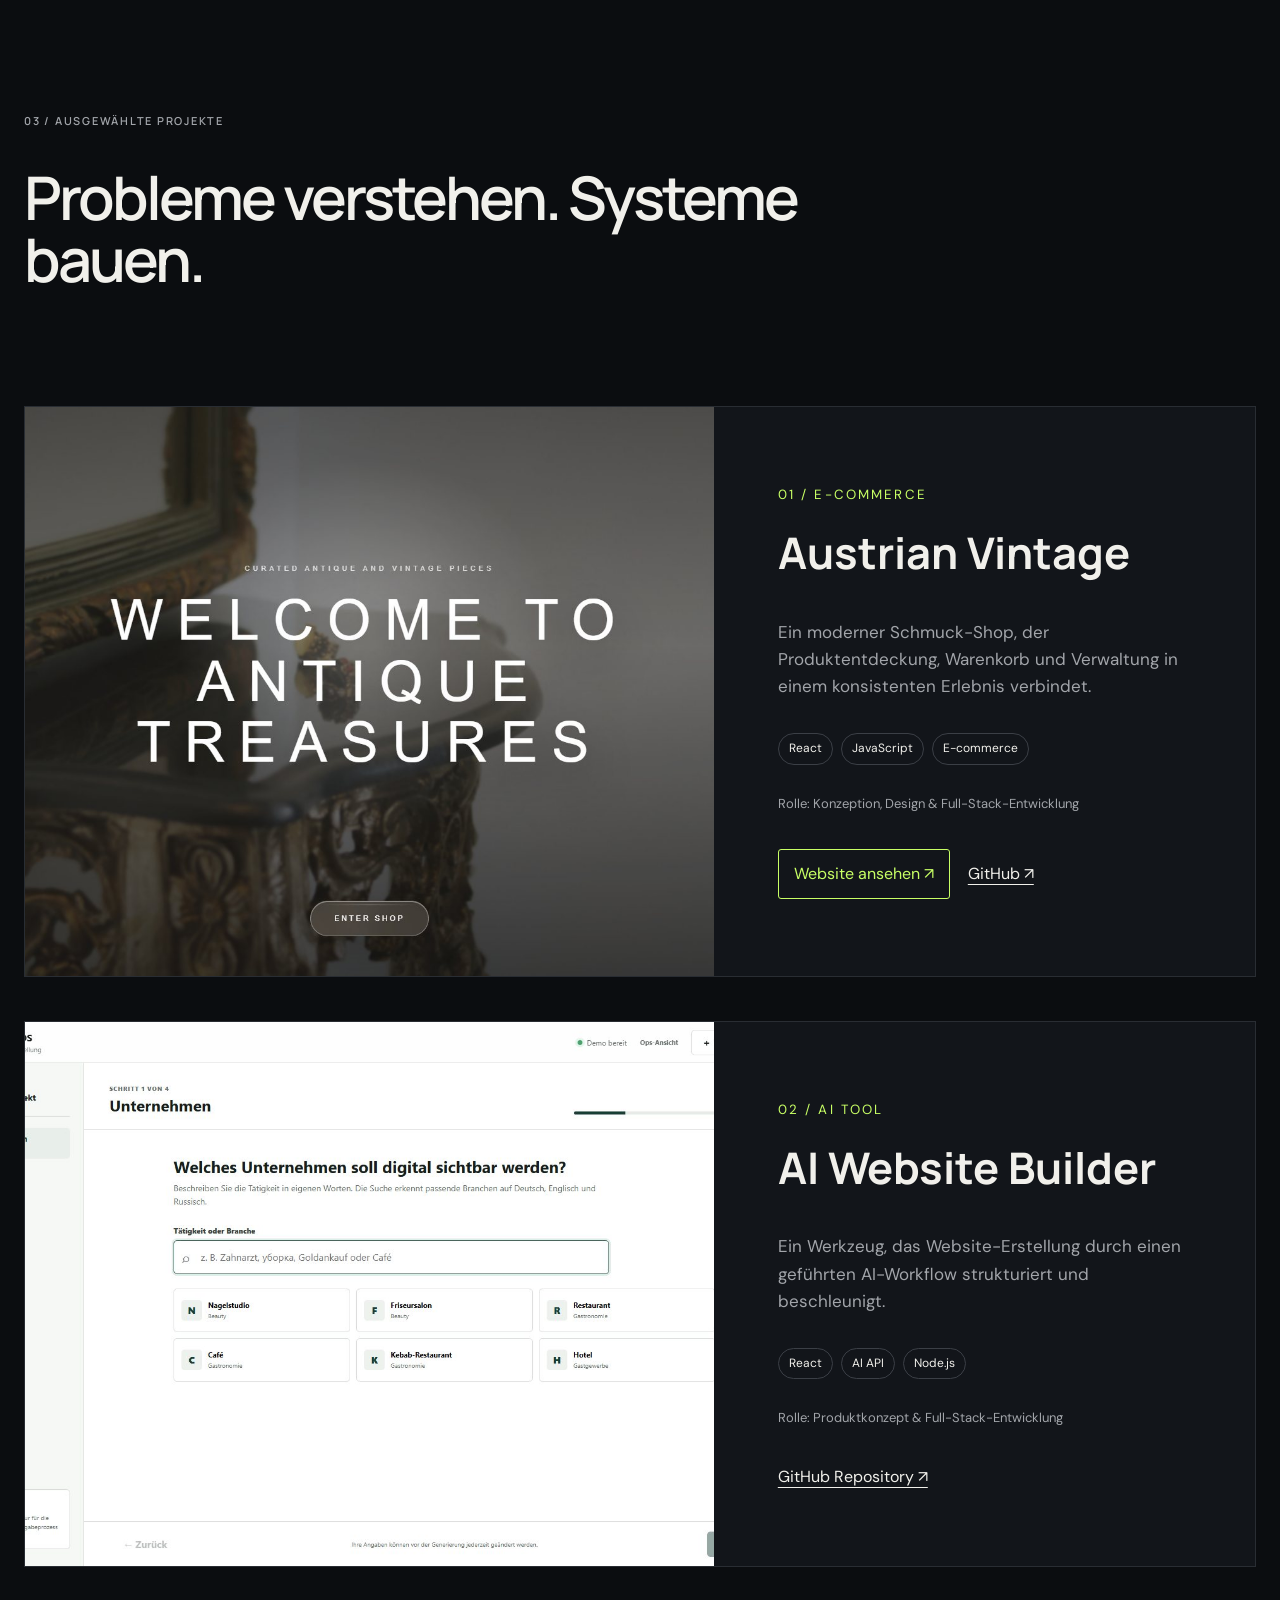
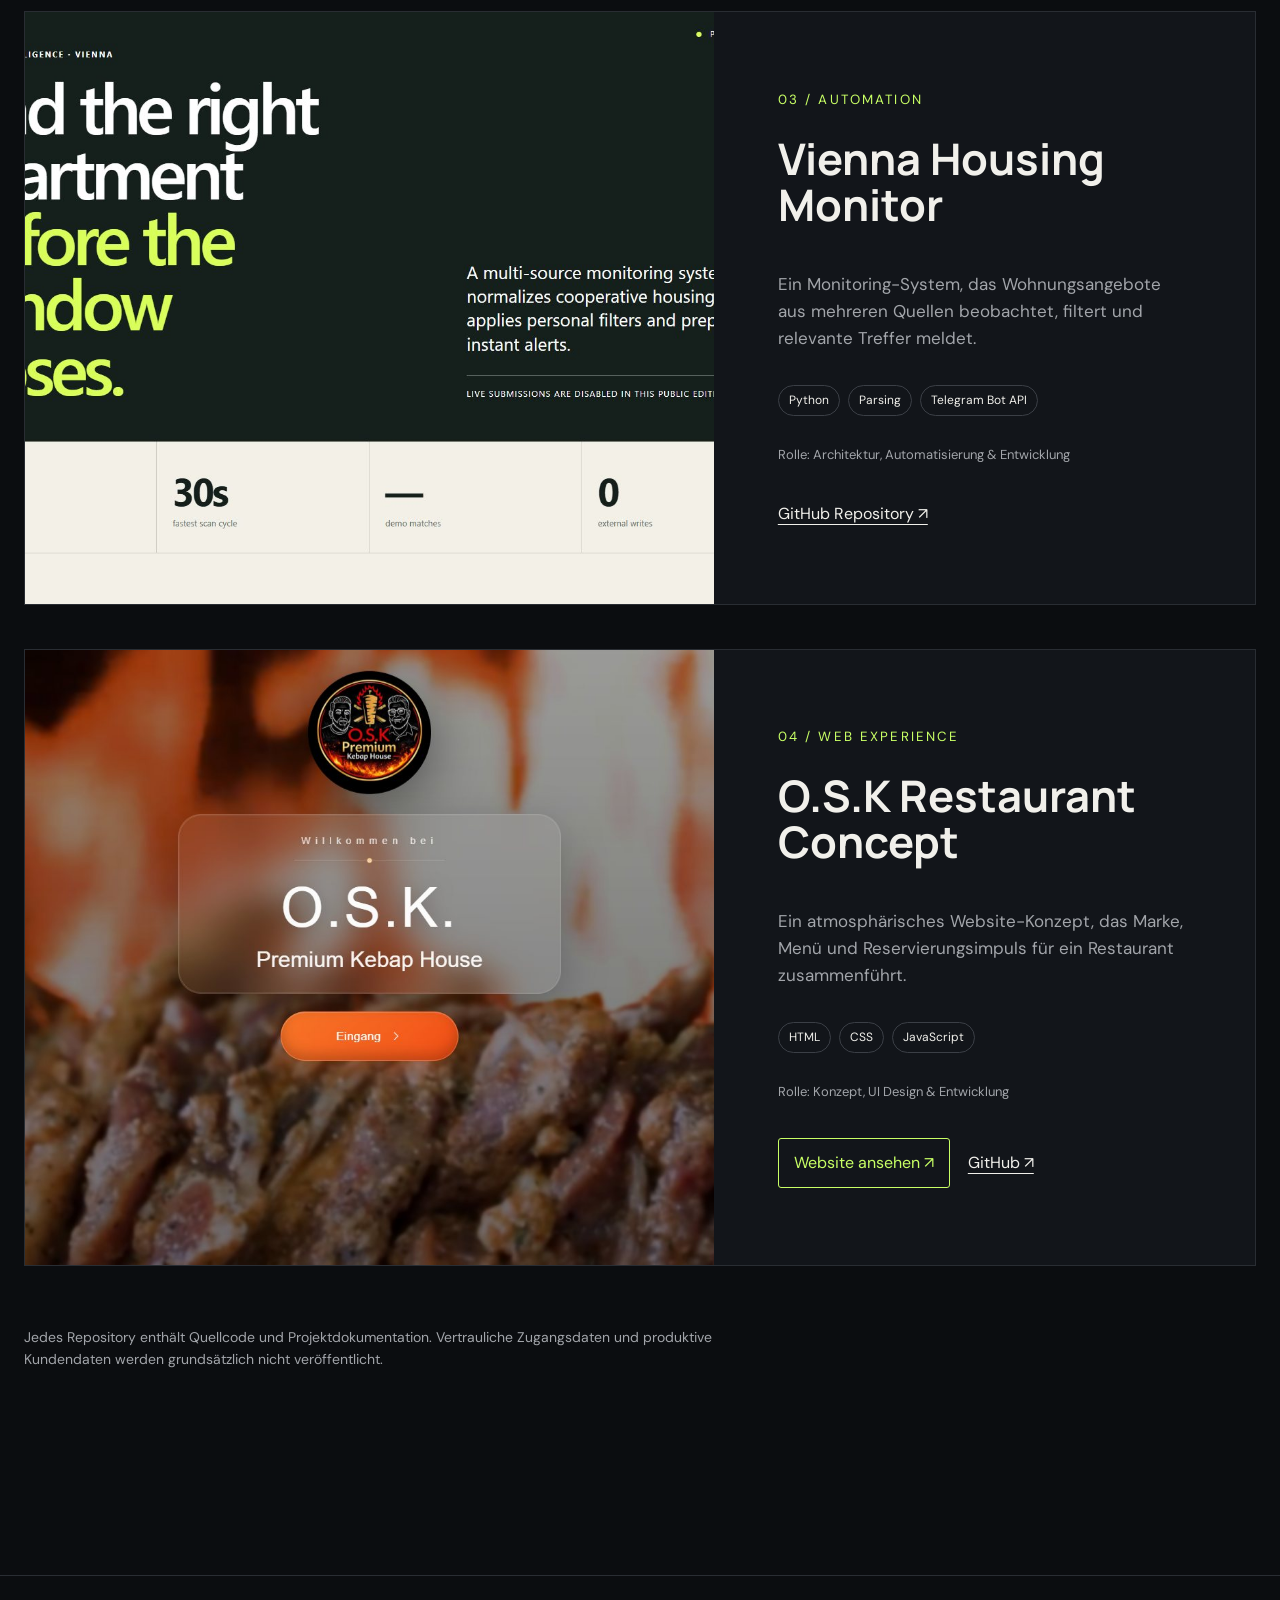
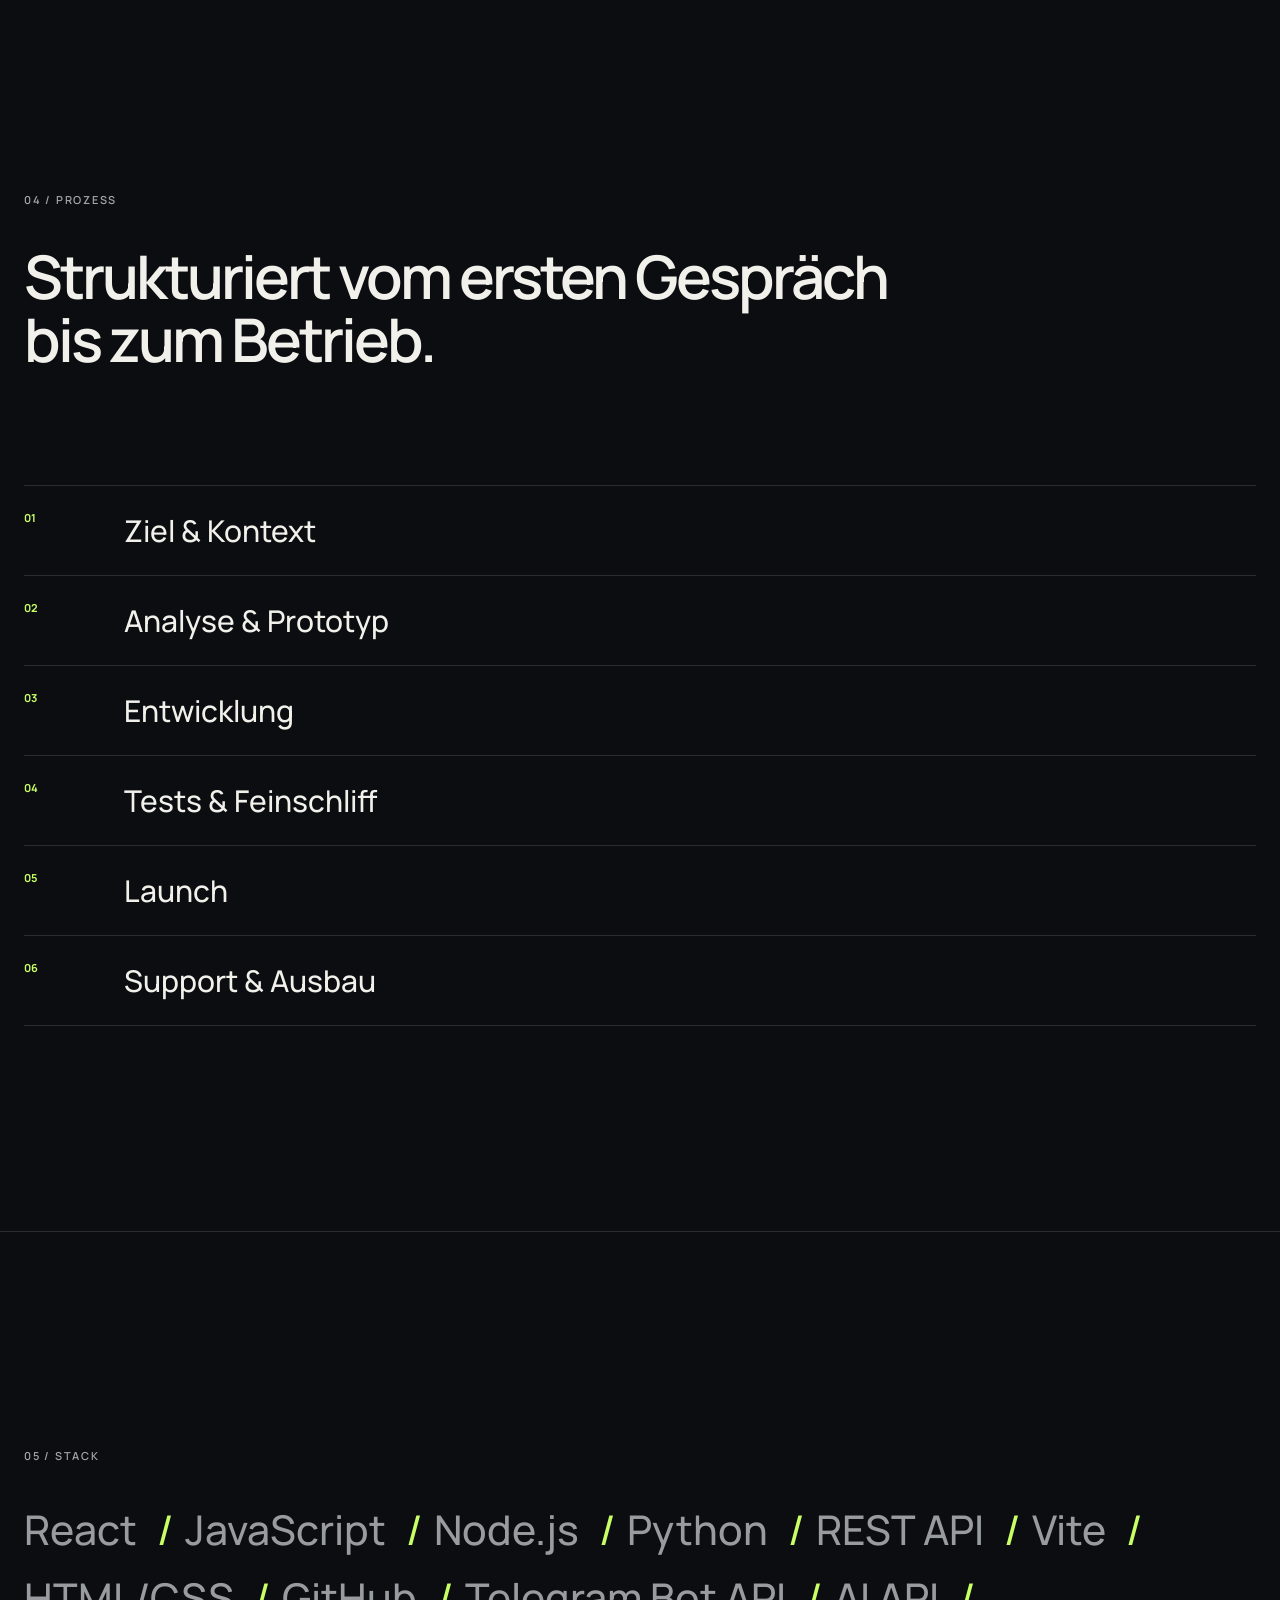
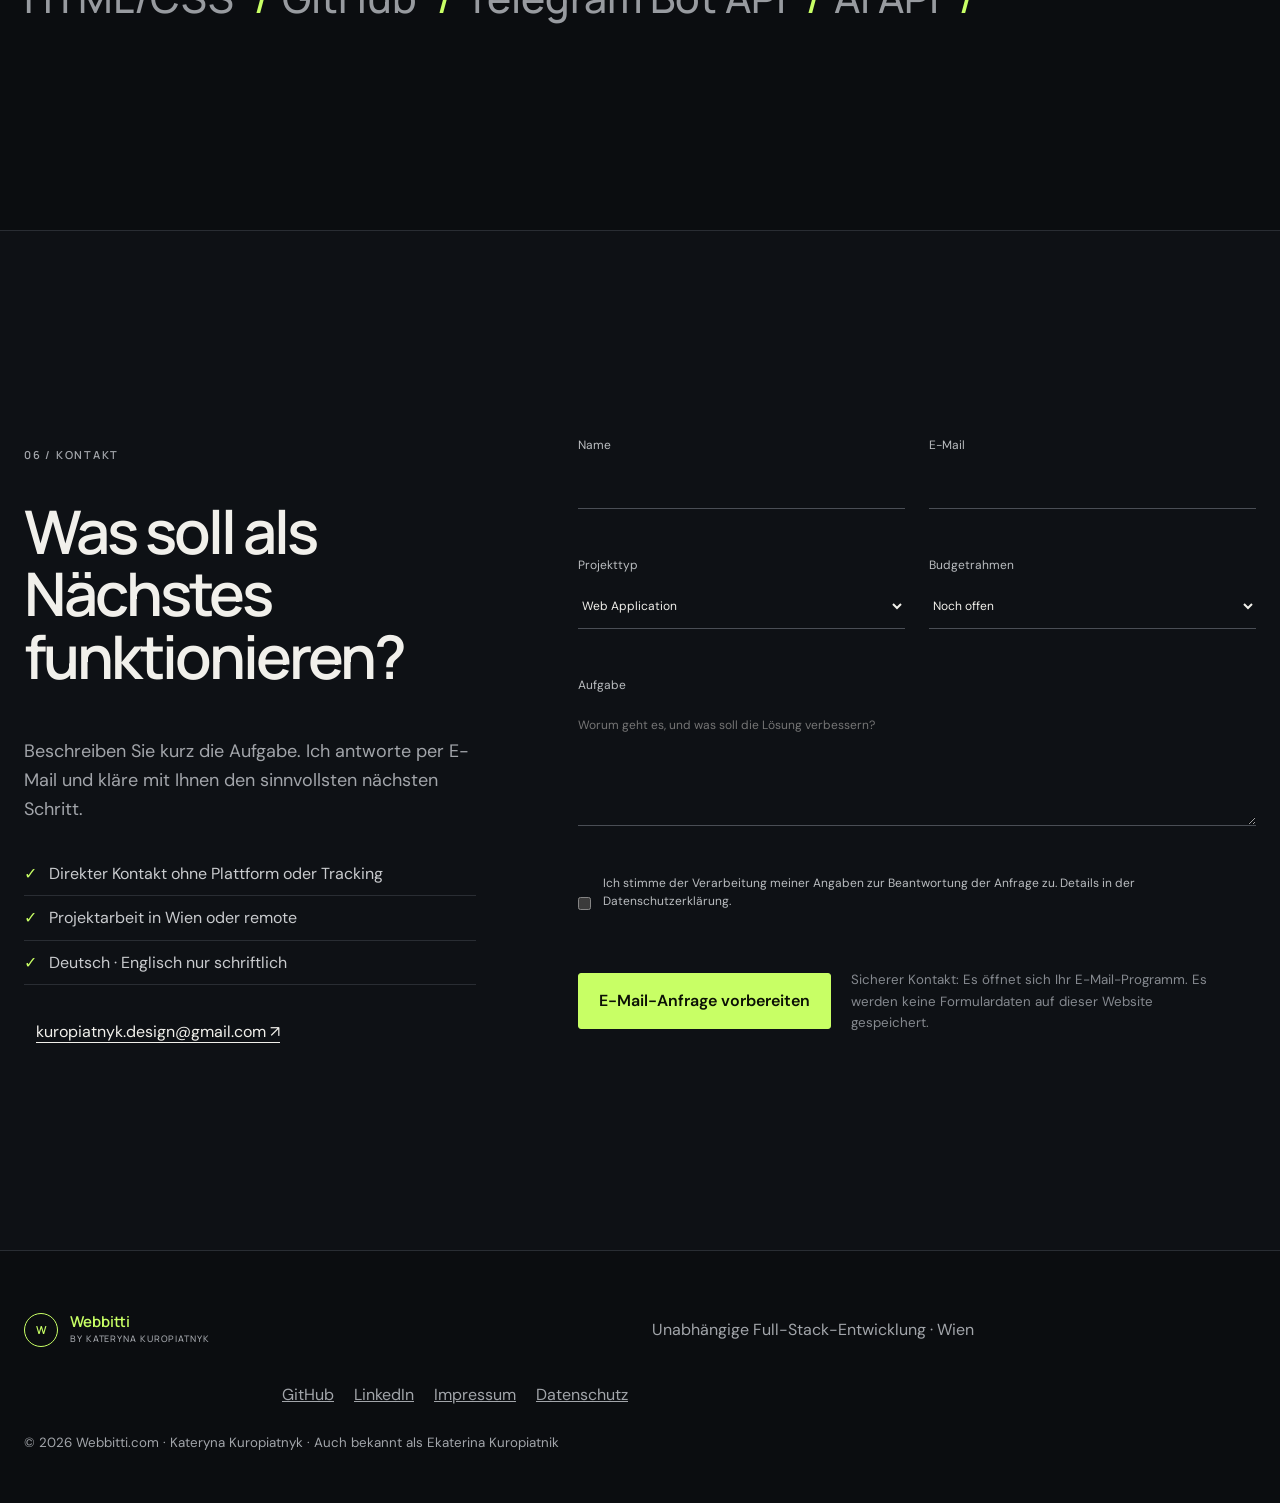
==== commit 376fee03: "Fix Webbitti logo lockup" ====
--- a/index.html
+++ b/index.html
@@ -24,7 +24,7 @@
   <link rel="stylesheet" href="style.css?v=100">
   <link rel="stylesheet" href="hero.css?v=5">
   <link rel="stylesheet" href="portfolio.css?v=1">
-  <link rel="stylesheet" href="enhancements.css?v=2">
+  <link rel="stylesheet" href="enhancements.css?v=3">
   <script src="script.js?v=100" defer></script>
   <script type="application/ld+json">{"@context":"https://schema.org","@type":"Person","name":"Kateryna Kuropiatnyk","alternateName":"Ekaterina Kuropiatnik","url":"https://webbitti.com/","image":"https://webbitti.com/img/kateryna-kuropiatnyk-professional.webp","jobTitle":"Full-Stack Developer","address":{"@type":"PostalAddress","addressLocality":"Vienna","addressCountry":"AT"},"sameAs":["https://github.com/ekaterinakuropiatnik-max","https://www.linkedin.com/in/kateryna-kuropiatnyk-825a593a0"],"knowsAbout":["React","Node.js","Python","Automation","AI tools"]}</script>
 </head>
--- a/enhancements.css
+++ b/enhancements.css
@@ -5,7 +5,7 @@
 .contact-points{list-style:none;padding:0;margin:28px 0 34px;color:#c9cbce}.contact-points li{padding:9px 0;border-bottom:1px solid var(--line)}.contact-points li:before{content:"✓";color:var(--lime);margin-right:12px}
 .project-info h3{font-size:clamp(28px,3.4vw,44px)}
 .project-actions{display:flex;align-items:center;gap:18px;flex-wrap:wrap;margin-top:22px}.project-info .project-actions a{margin-top:0}.project-actions .project-live{display:inline-flex;padding:11px 15px;border:1px solid var(--lime);border-radius:3px;color:var(--lime);text-decoration:none}.project-actions .project-live:hover{background:var(--lime);color:#0b1005}
-.brand-copy{display:flex;flex-direction:column;line-height:1.05}.brand-copy small{margin-top:5px;color:var(--muted);font:500 9px Manrope;letter-spacing:.1em;text-transform:uppercase}
+.brand>.brand-copy{display:flex;flex-direction:column;place-items:initial;width:auto;height:auto;border:0;border-radius:0;padding:0;color:var(--lime);font:600 15px/1 Manrope,sans-serif;letter-spacing:0;text-transform:none}.brand-copy small{margin-top:5px;color:var(--muted);font:500 9px/1.15 Manrope,sans-serif;letter-spacing:.1em;text-transform:uppercase;white-space:nowrap}
 .legal{max-width:840px;margin:0 auto;padding:100px 24px 140px}.legal h1{font-size:clamp(44px,7vw,76px);margin-bottom:55px}.legal h2{font-size:26px;margin:48px 0 16px}.legal p,.legal li{color:#b7b9bd}.legal nav{display:block;margin-bottom:60px}.legal nav a{color:var(--lime)}.legal .notice{padding:20px;border:1px solid var(--line);background:var(--panel)}
 @media(max-width:800px){.proof{grid-template-columns:1fr 1fr}.proof span{border-bottom:1px solid var(--line)}.proof span:nth-child(2){border-right:0}.proof span:nth-last-child(-n+2){border-bottom:0}}
 @media(max-width:520px){.proof{grid-template-columns:1fr}.proof span,.proof span:first-child{padding:15px 0;border-right:0;border-bottom:1px solid var(--line)}.proof span:nth-last-child(2){border-bottom:1px solid var(--line)}}
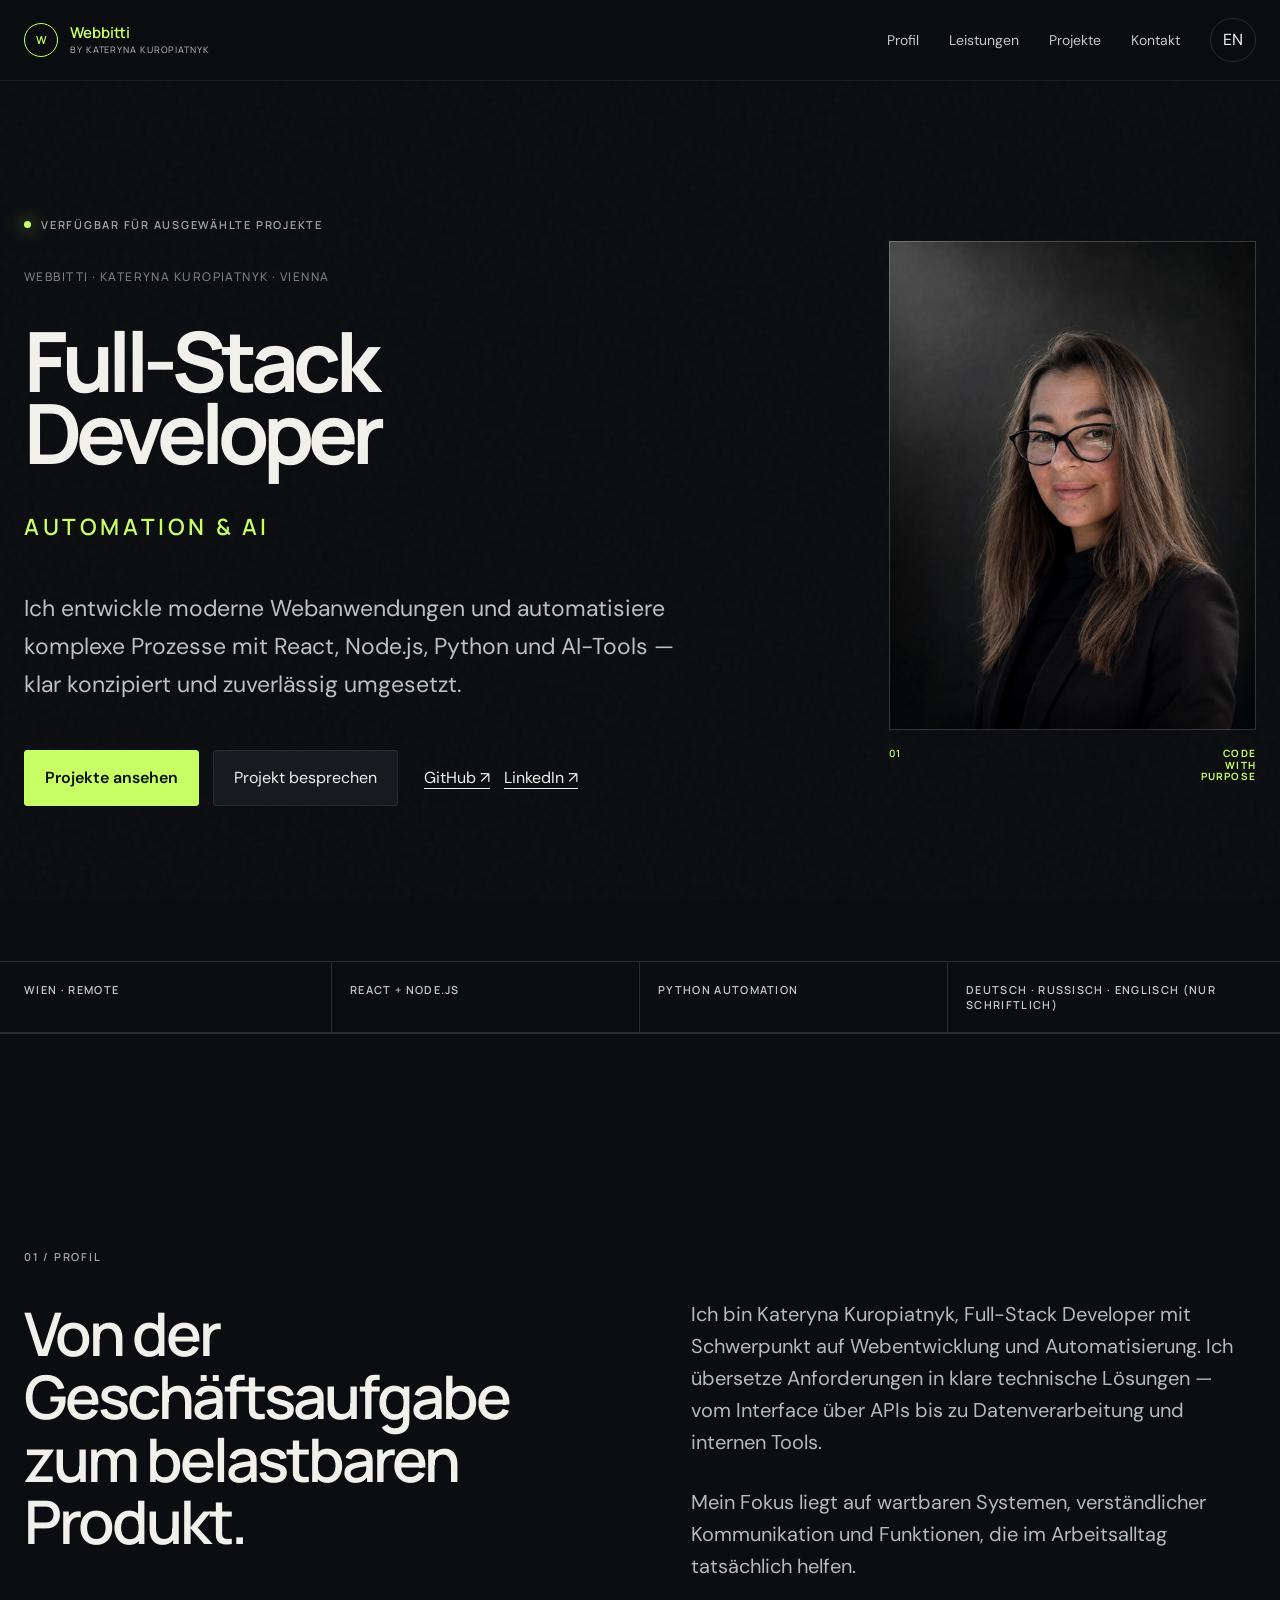
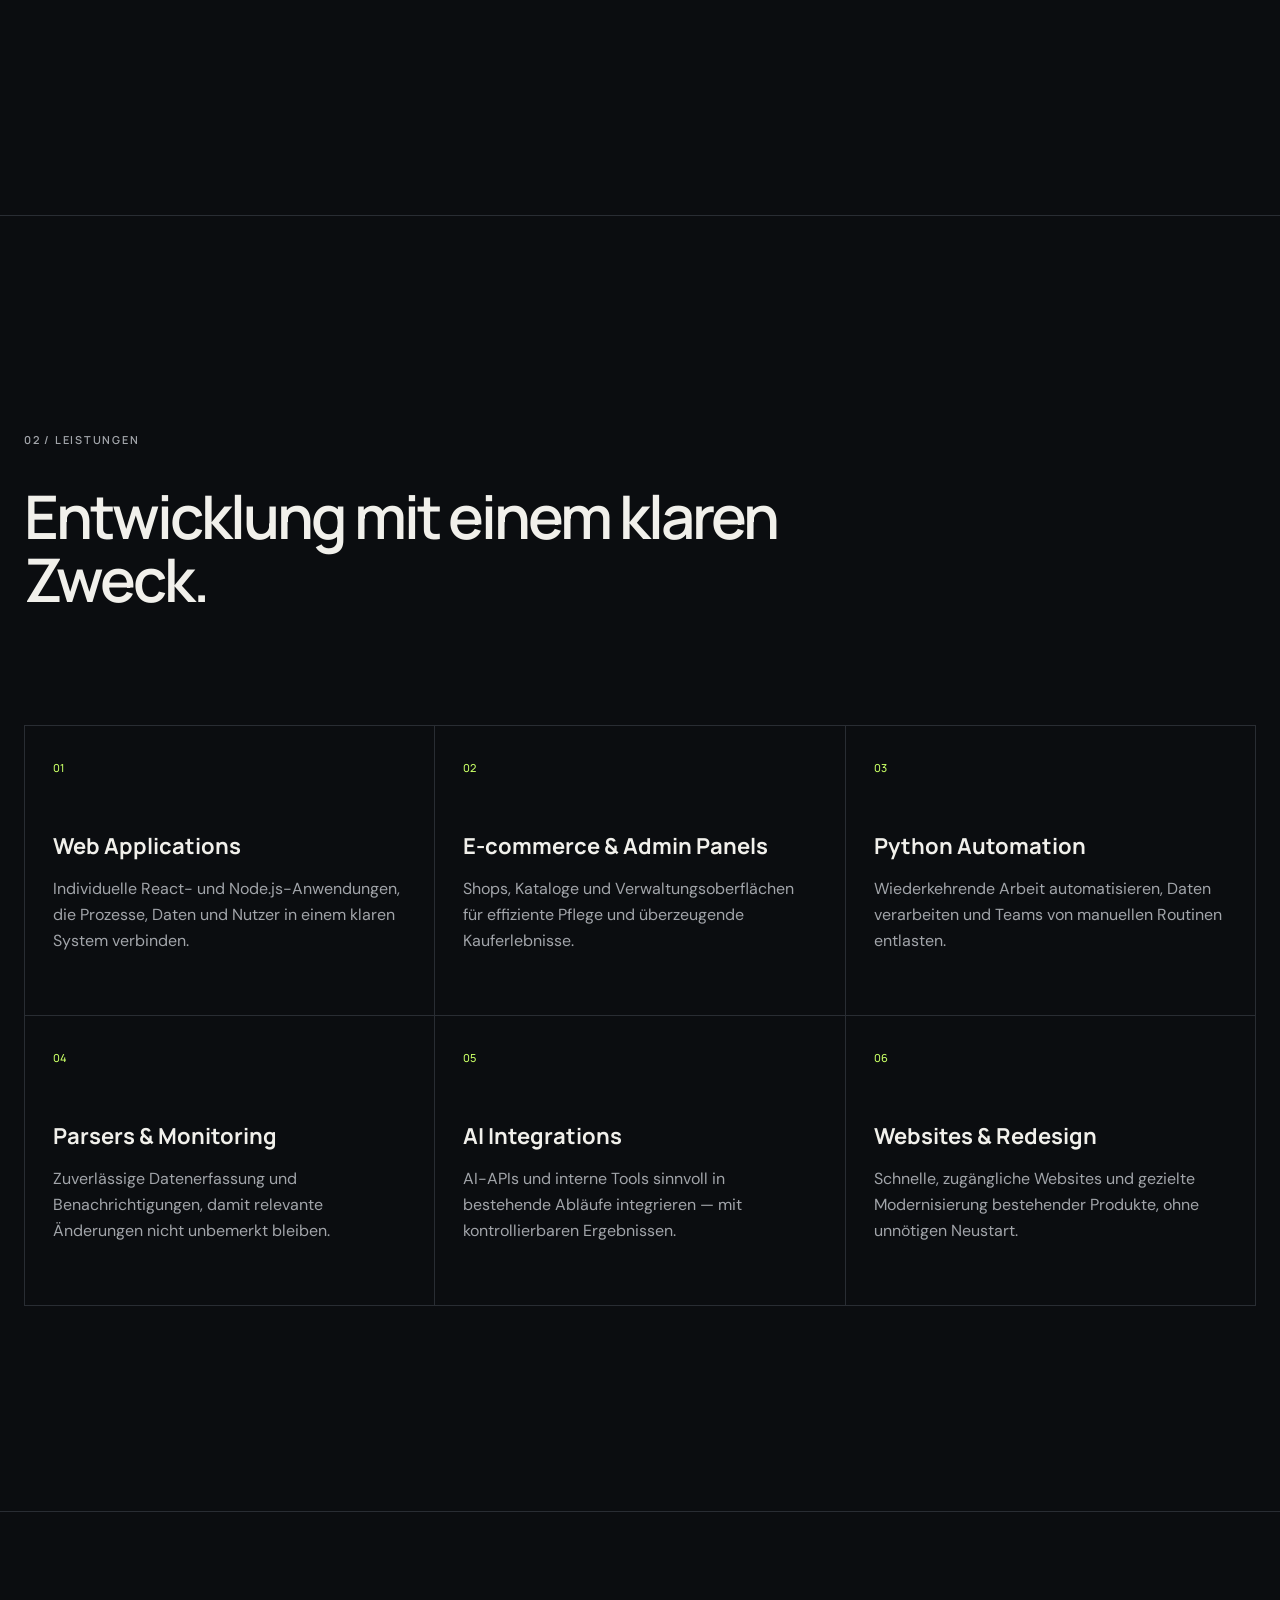
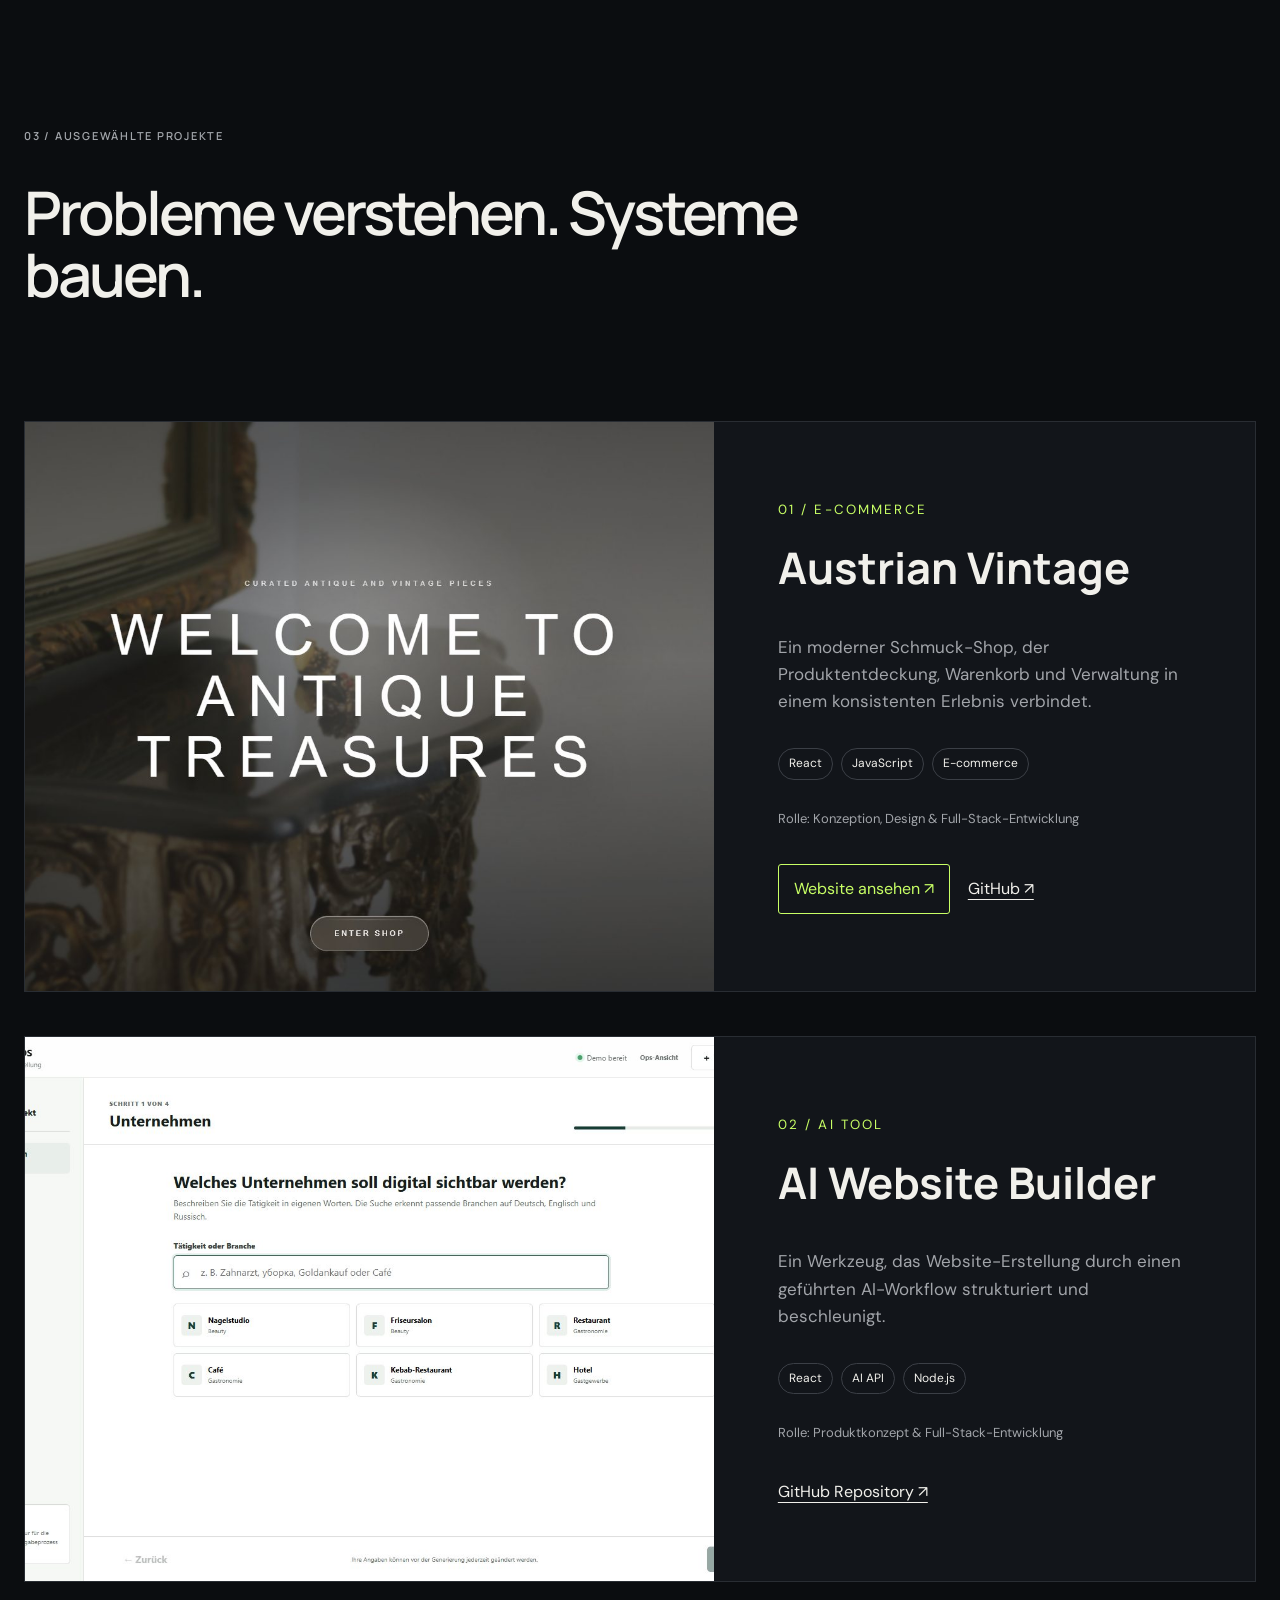
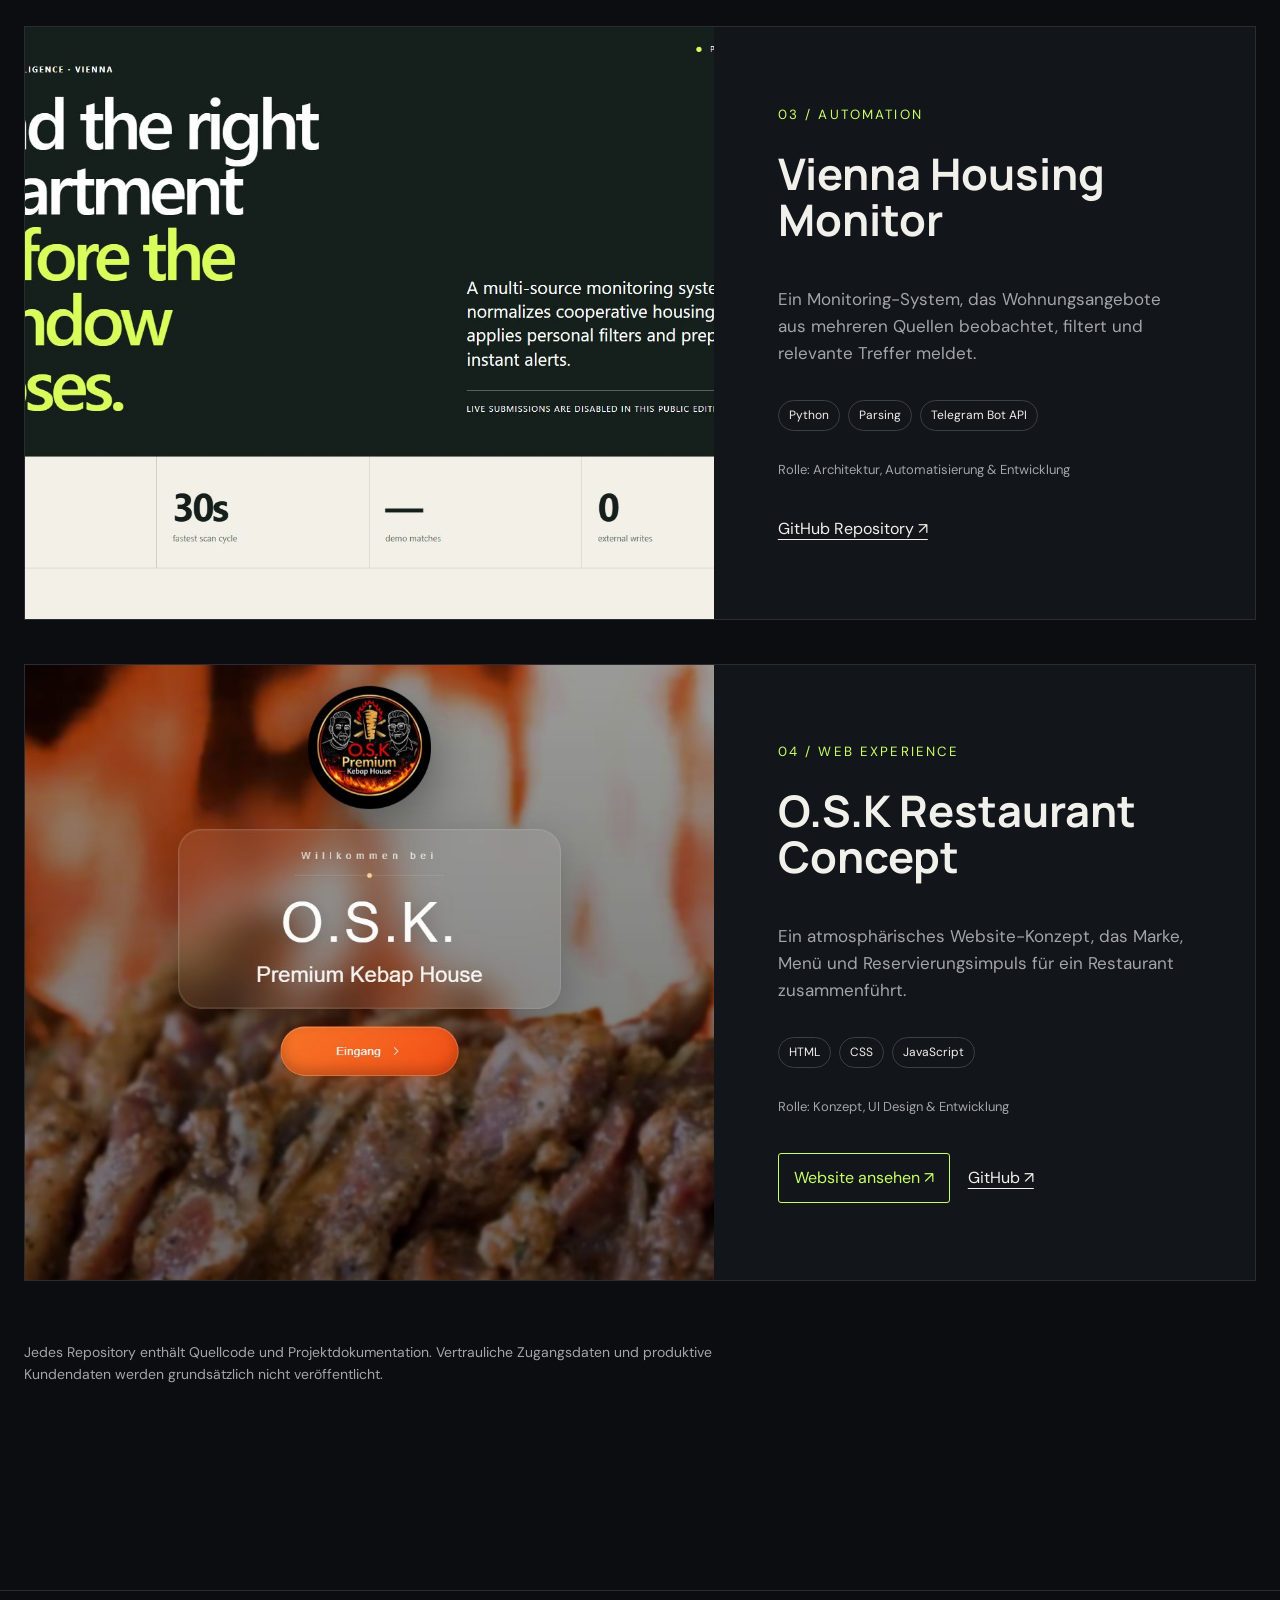
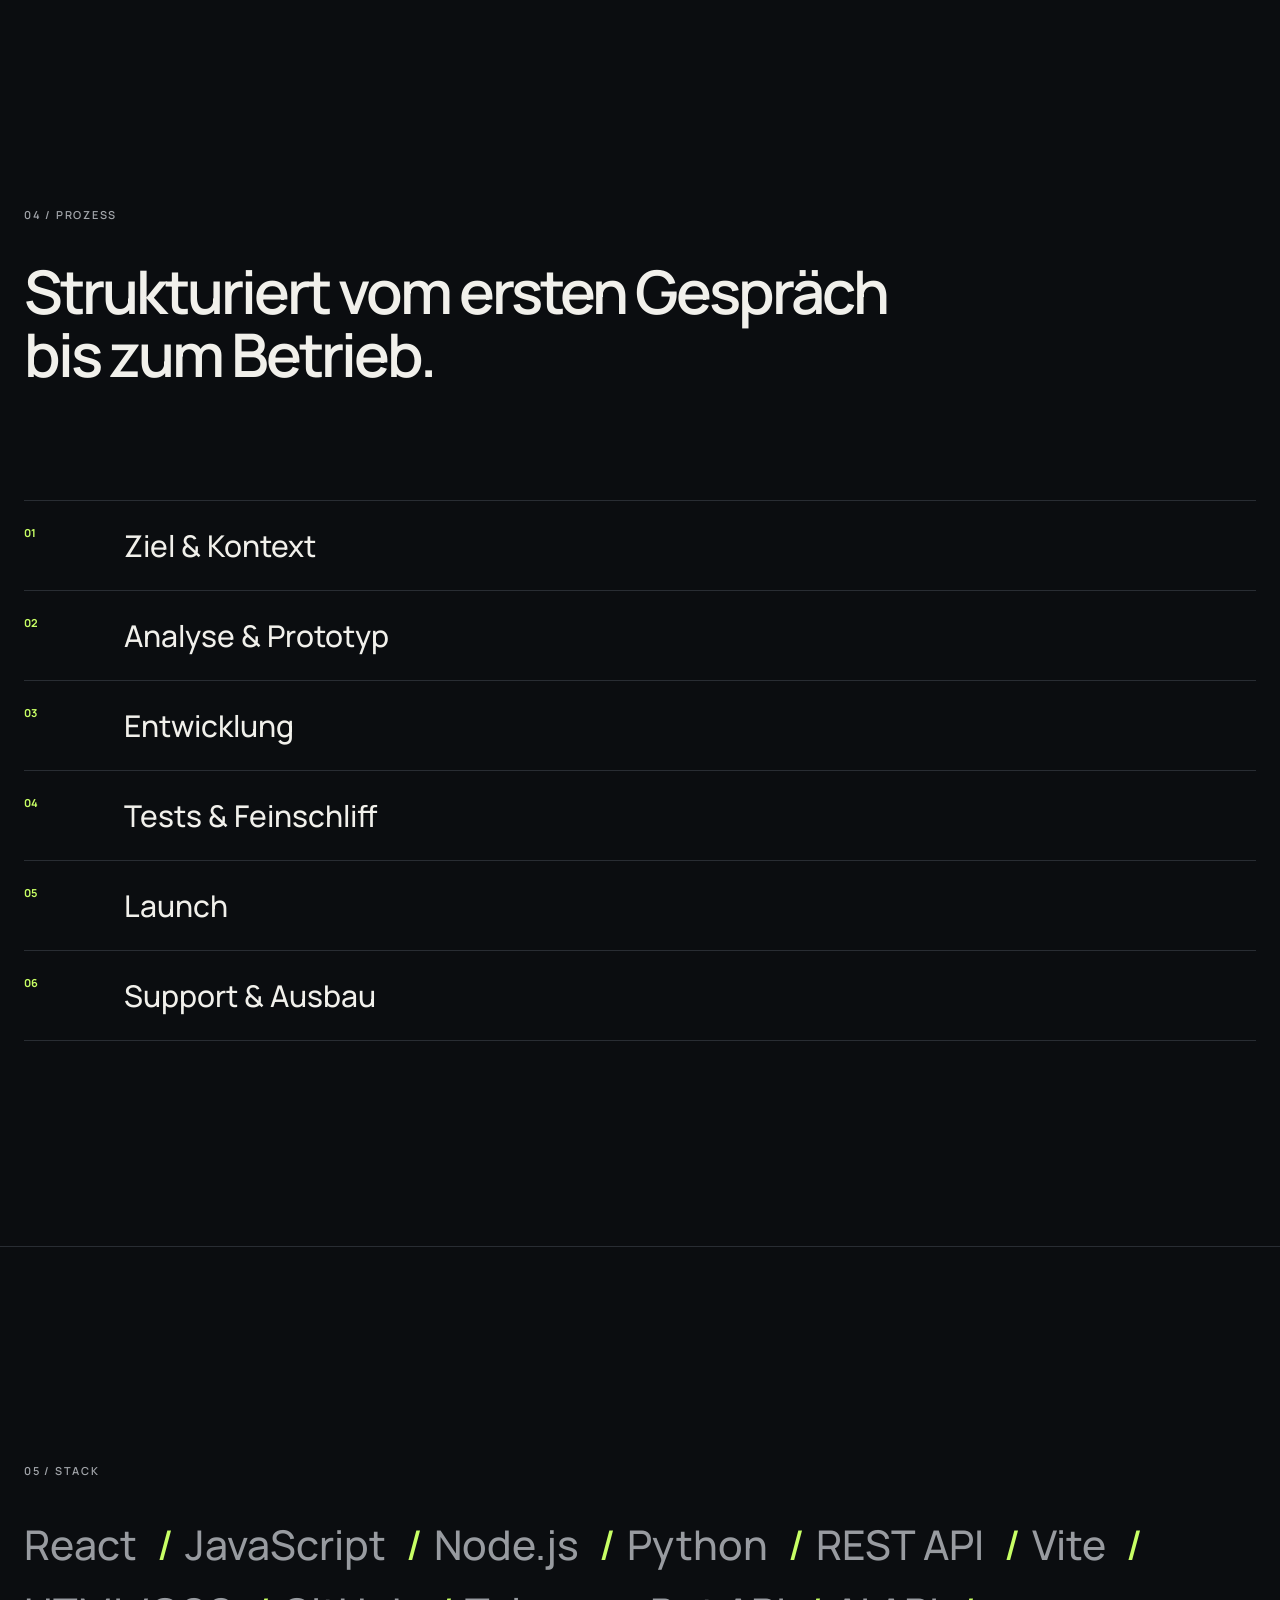
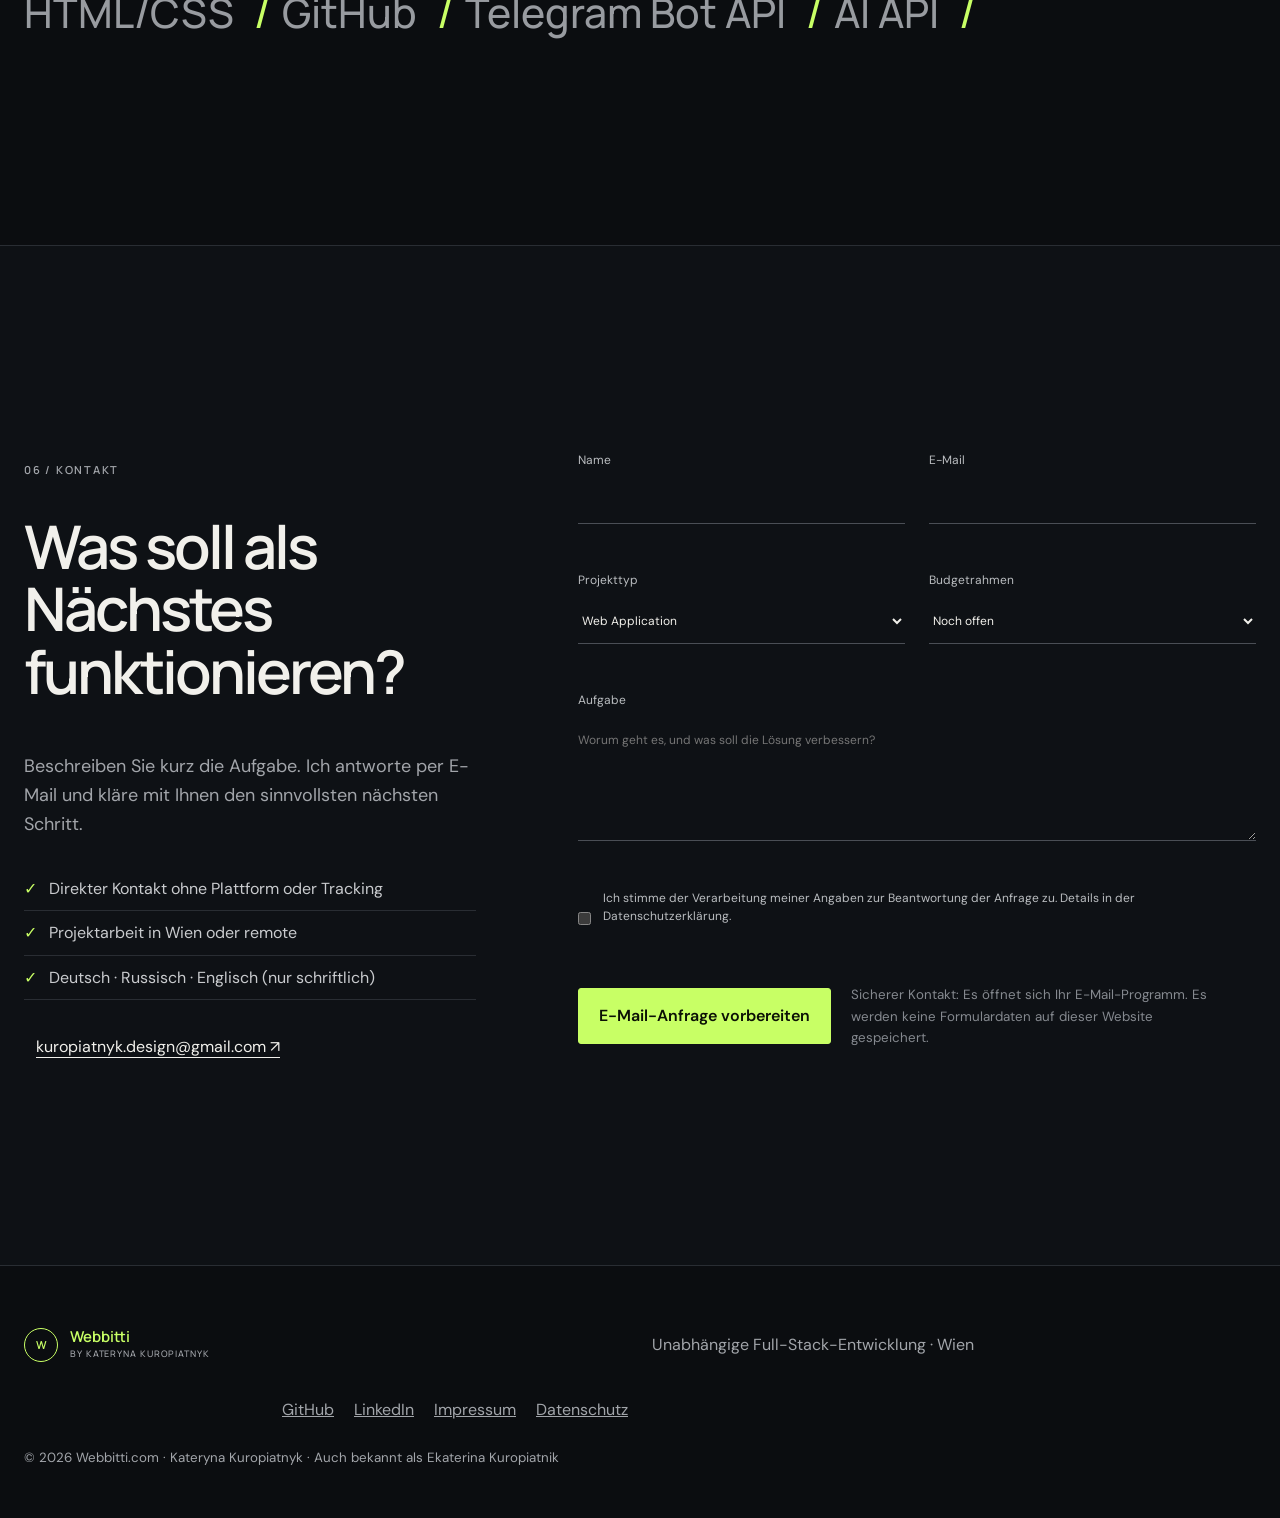
==== commit 17915dec: "Add Russian to contact languages" ====
--- a/index.html
+++ b/index.html
@@ -53,7 +53,7 @@
       </div>
       <figure class="portrait"><div class="portrait-frame"><img src="img/kateryna-kuropiatnyk-professional.webp" alt="Kateryna Kuropiatnyk, Full-Stack Developer" width="1200" height="1600" fetchpriority="high"></div><figcaption><span>01</span><strong>CODE<br>WITH<br>PURPOSE</strong></figcaption></figure>
     </section>
-    <aside class="proof" aria-label="Professional focus"><span data-de="Wien · Remote" data-en="Vienna · Remote">Wien · Remote</span><span>React + Node.js</span><span>Python Automation</span><span data-de="Deutsch · Englisch schriftlich" data-en="German · Written English">Deutsch · Englisch schriftlich</span></aside>
+    <aside class="proof" aria-label="Professional focus"><span data-de="Wien · Remote" data-en="Vienna · Remote">Wien · Remote</span><span>React + Node.js</span><span>Python Automation</span><span data-de="Deutsch · Russisch · Englisch (nur schriftlich)" data-en="German · Russian · English (written only)">Deutsch · Russisch · Englisch (nur schriftlich)</span></aside>
 
     <section id="about" class="split section">
       <div><p class="kicker">01 / <span data-de="Profil" data-en="About">Profil</span></p><h2 data-de="Von der Geschäftsaufgabe zum belastbaren Produkt." data-en="From business problem to dependable product.">Von der Geschäftsaufgabe zum belastbaren Produkt.</h2></div>
@@ -87,7 +87,7 @@
 
     <section class="section stack"><p class="kicker">05 / Stack</p><div class="ticker" aria-label="Technologies"><span>React</span><span>JavaScript</span><span>Node.js</span><span>Python</span><span>REST API</span><span>Vite</span><span>HTML/CSS</span><span>GitHub</span><span>Telegram Bot API</span><span>AI API</span></div></section>
 
-    <section id="contact" class="section contact"><div><p class="kicker">06 / <span data-de="Kontakt" data-en="Contact">Kontakt</span></p><h2 data-de="Was soll als Nächstes funktionieren?" data-en="What should work next?">Was soll als Nächstes funktionieren?</h2><p data-de="Beschreiben Sie kurz die Aufgabe. Ich antworte per E-Mail und kläre mit Ihnen den sinnvollsten nächsten Schritt." data-en="Briefly describe the challenge. I'll reply by email and clarify the most useful next step with you.">Beschreiben Sie kurz die Aufgabe. Ich antworte per E-Mail und kläre mit Ihnen den sinnvollsten nächsten Schritt.</p><ul class="contact-points"><li data-de="Direkter Kontakt ohne Plattform oder Tracking" data-en="Direct contact without a platform or tracking">Direkter Kontakt ohne Plattform oder Tracking</li><li data-de="Projektarbeit in Wien oder remote" data-en="Project work in Vienna or remotely">Projektarbeit in Wien oder remote</li><li data-de="Deutsch · Englisch nur schriftlich" data-en="German · English in writing only">Deutsch · Englisch nur schriftlich</li></ul><a class="text-link" href="mailto:kuropiatnyk.design@gmail.com">kuropiatnyk.design@gmail.com ↗</a></div>
+    <section id="contact" class="section contact"><div><p class="kicker">06 / <span data-de="Kontakt" data-en="Contact">Kontakt</span></p><h2 data-de="Was soll als Nächstes funktionieren?" data-en="What should work next?">Was soll als Nächstes funktionieren?</h2><p data-de="Beschreiben Sie kurz die Aufgabe. Ich antworte per E-Mail und kläre mit Ihnen den sinnvollsten nächsten Schritt." data-en="Briefly describe the challenge. I'll reply by email and clarify the most useful next step with you.">Beschreiben Sie kurz die Aufgabe. Ich antworte per E-Mail und kläre mit Ihnen den sinnvollsten nächsten Schritt.</p><ul class="contact-points"><li data-de="Direkter Kontakt ohne Plattform oder Tracking" data-en="Direct contact without a platform or tracking">Direkter Kontakt ohne Plattform oder Tracking</li><li data-de="Projektarbeit in Wien oder remote" data-en="Project work in Vienna or remotely">Projektarbeit in Wien oder remote</li><li data-de="Deutsch · Russisch · Englisch (nur schriftlich)" data-en="German · Russian · English (written only)">Deutsch · Russisch · Englisch (nur schriftlich)</li></ul><a class="text-link" href="mailto:kuropiatnyk.design@gmail.com">kuropiatnyk.design@gmail.com ↗</a></div>
       <form id="contact-form"><label><span data-de="Name" data-en="Name">Name</span><input name="name" autocomplete="name" required></label><label><span>E-Mail</span><input type="email" name="email" autocomplete="email" required></label><label><span data-de="Projekttyp" data-en="Project type">Projekttyp</span><select name="type"><option>Web Application</option><option>E-commerce / Admin Panel</option><option>Python Automation</option><option>Parser / Monitoring</option><option>AI Integration</option><option>Website / Redesign</option></select></label><label><span data-de="Budgetrahmen" data-en="Budget range">Budgetrahmen</span><select name="budget"><option data-de="Noch offen" data-en="Not decided">Noch offen</option><option>€1,000–€3,000</option><option>€3,000–€7,000</option><option>€7,000+</option></select></label><label class="wide"><span data-de="Aufgabe" data-en="Project brief">Aufgabe</span><textarea name="message" rows="5" required data-placeholder-de="Worum geht es, und was soll die Lösung verbessern?" data-placeholder-en="What is the challenge, and what should the solution improve?" placeholder="Worum geht es, und was soll die Lösung verbessern?"></textarea></label><label class="consent wide"><input type="checkbox" required><span data-de="Ich stimme der Verarbeitung meiner Angaben zur Beantwortung der Anfrage zu. Details in der Datenschutzerklärung." data-en="I agree to the processing of my details to answer this enquiry. See the privacy policy.">Ich stimme der Verarbeitung meiner Angaben zur Beantwortung der Anfrage zu. Details in der <a href="datenschutz.html">Datenschutzerklärung</a>.</span></label><div class="wide form-end"><button class="button primary" type="submit" data-de="E-Mail-Anfrage vorbereiten" data-en="Prepare email request">E-Mail-Anfrage vorbereiten</button><small data-de="Sicherer Kontakt: Es öffnet sich Ihr E-Mail-Programm. Es werden keine Formulardaten auf dieser Website gespeichert." data-en="Safe contact: your email app will open. No form data is stored by this website.">Sicherer Kontakt: Es öffnet sich Ihr E-Mail-Programm. Es werden keine Formulardaten auf dieser Website gespeichert.</small></div></form>
     </section>
   </main>
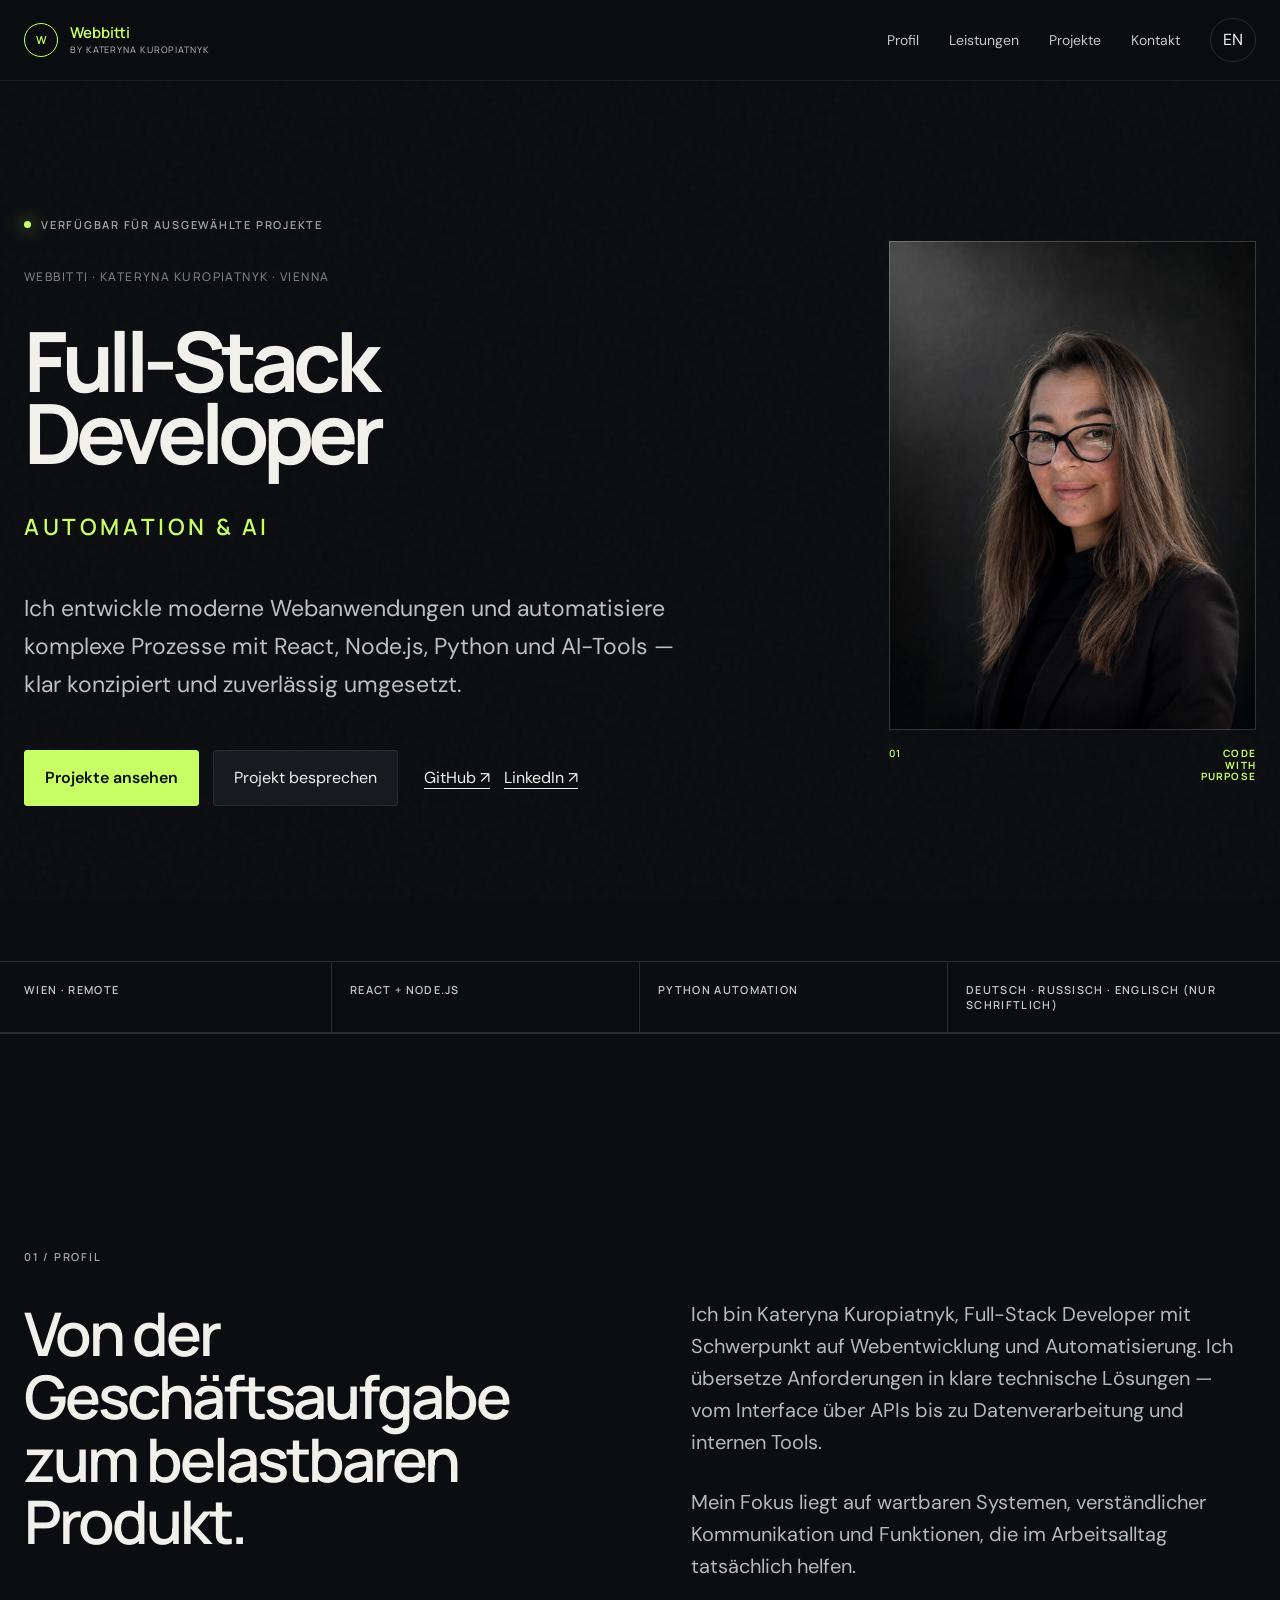
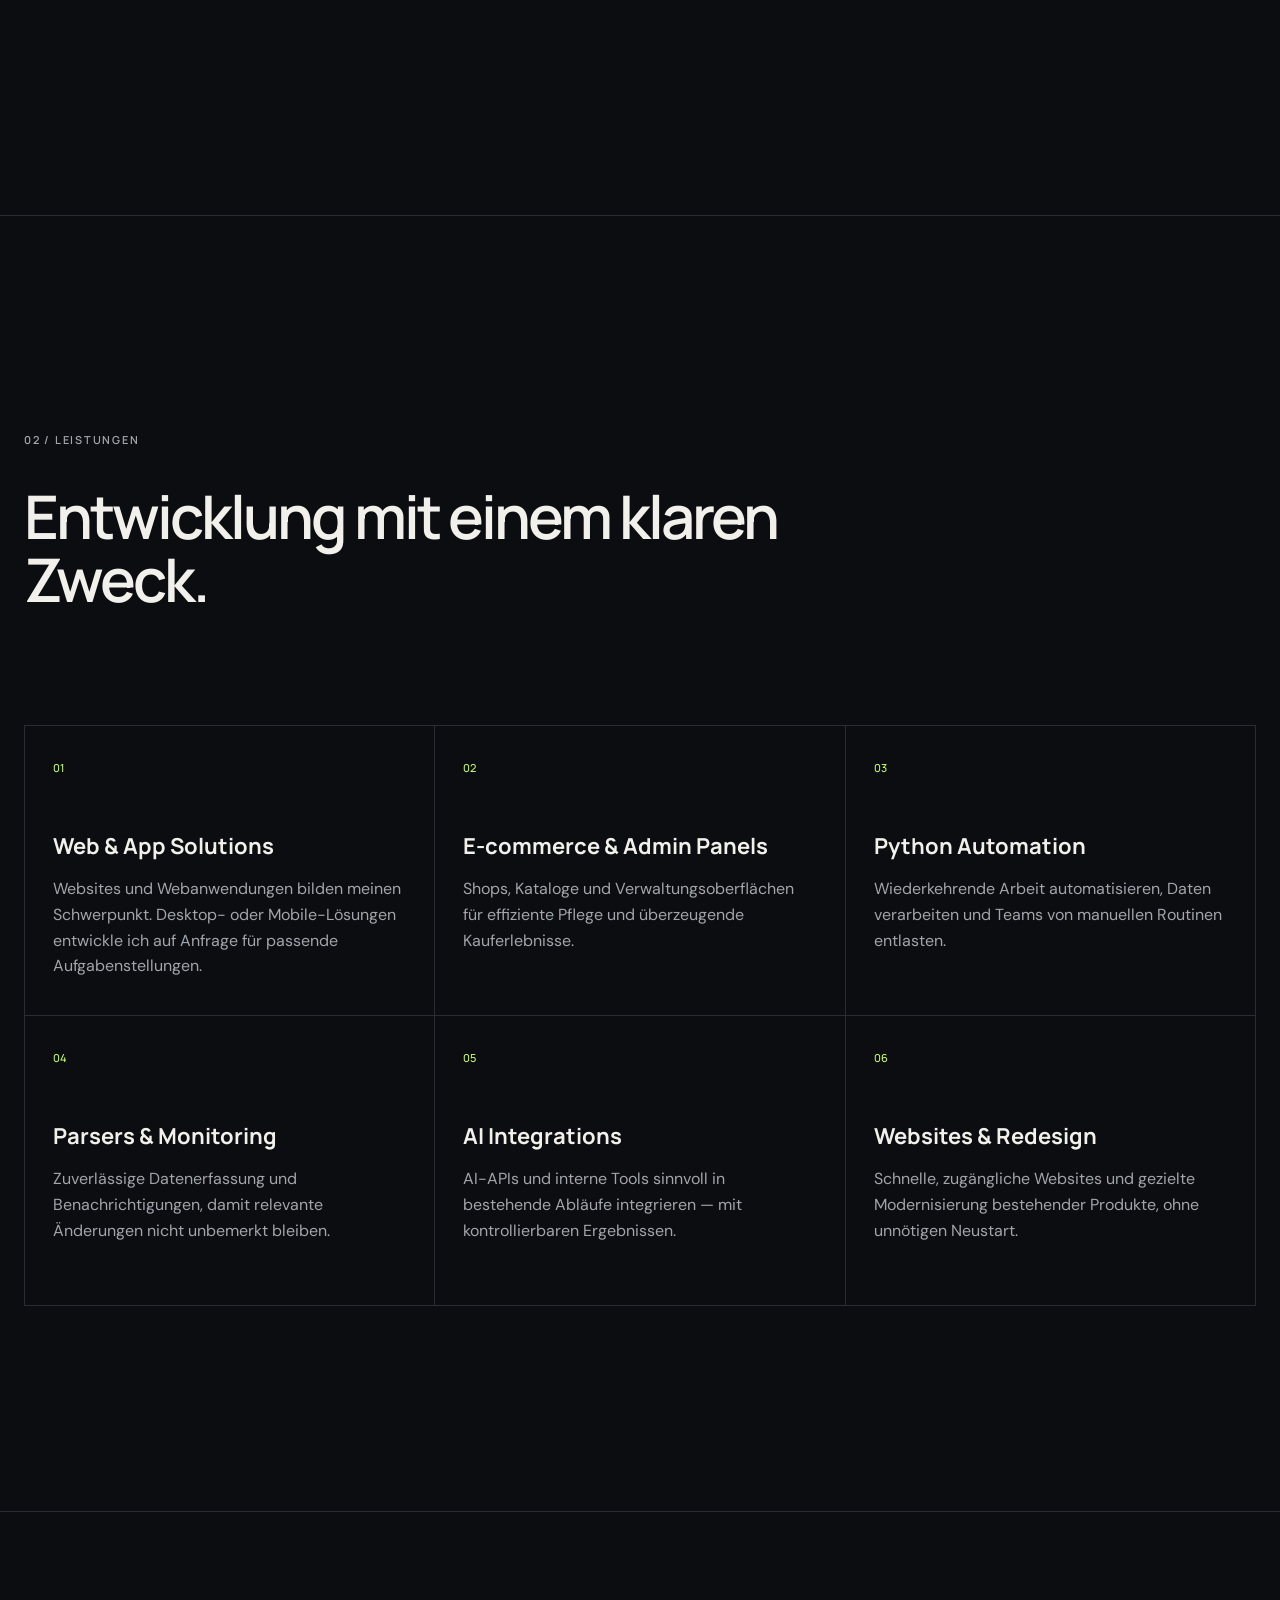
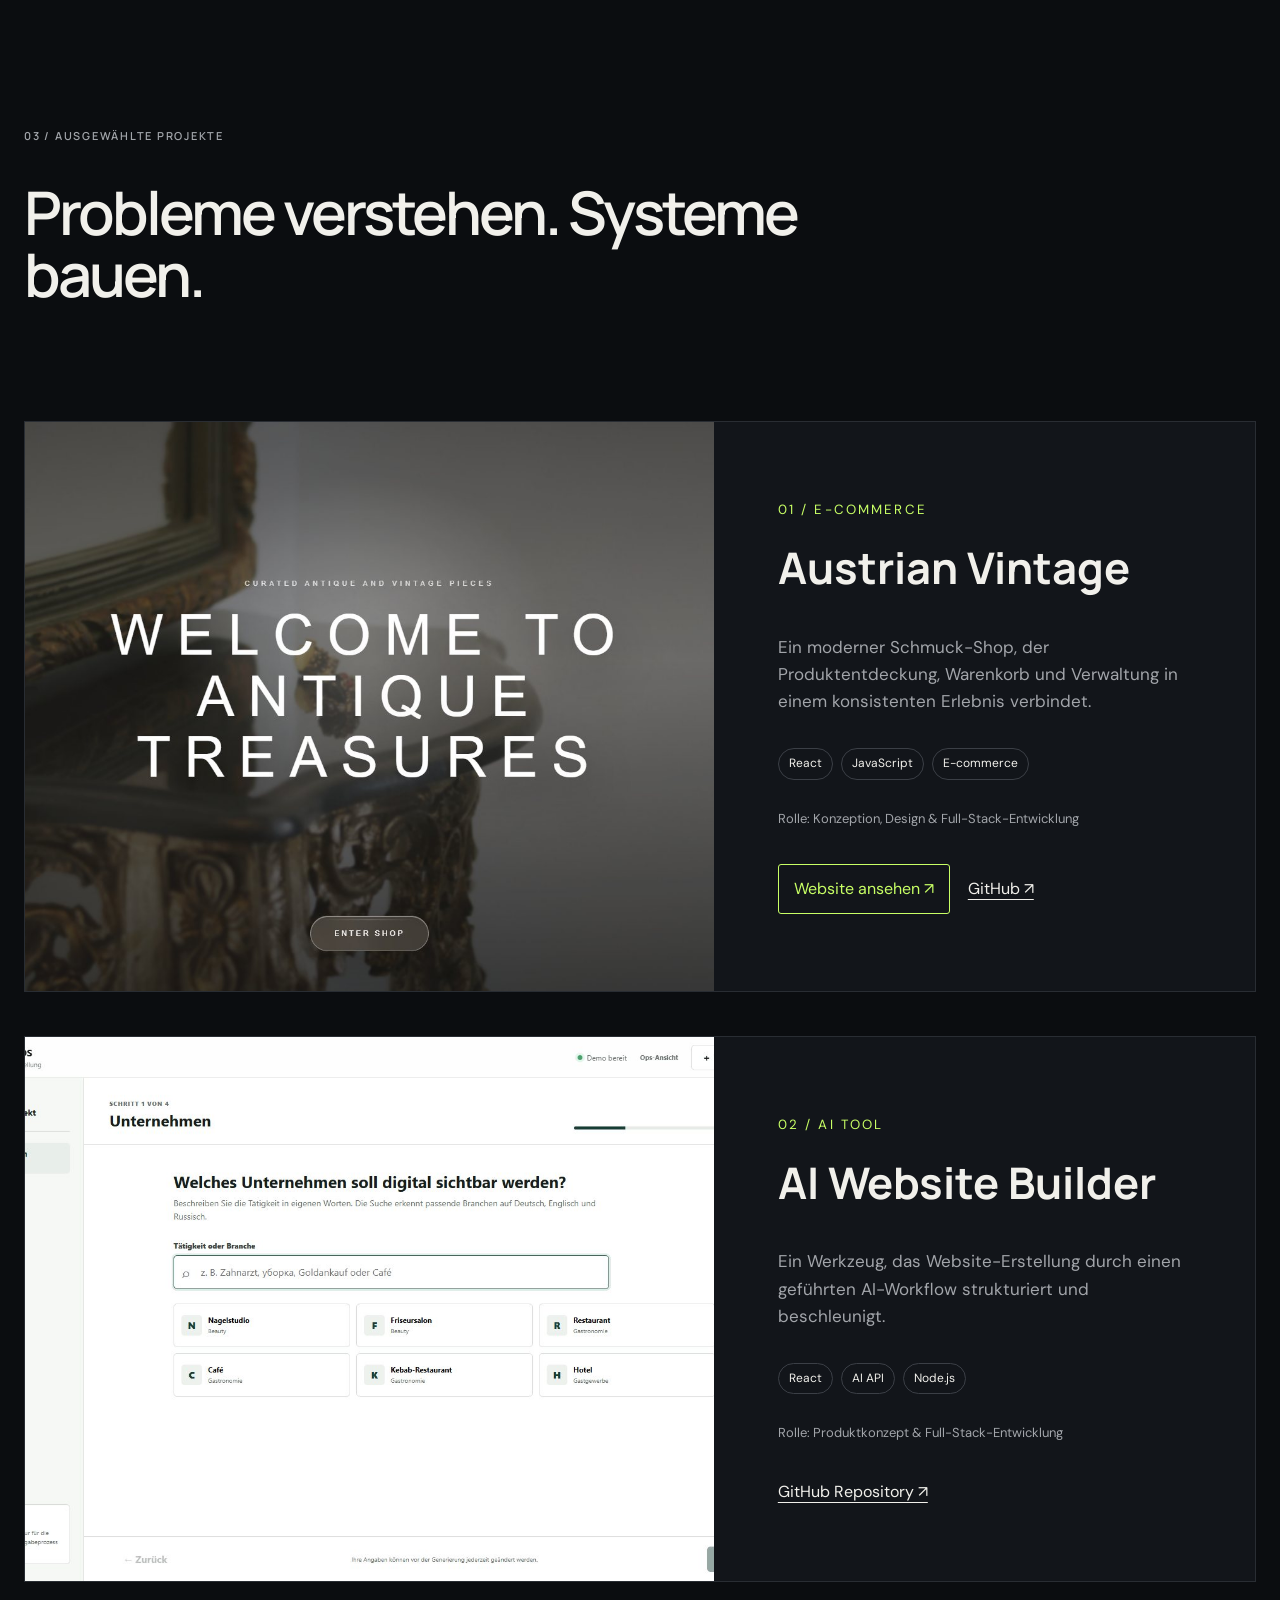
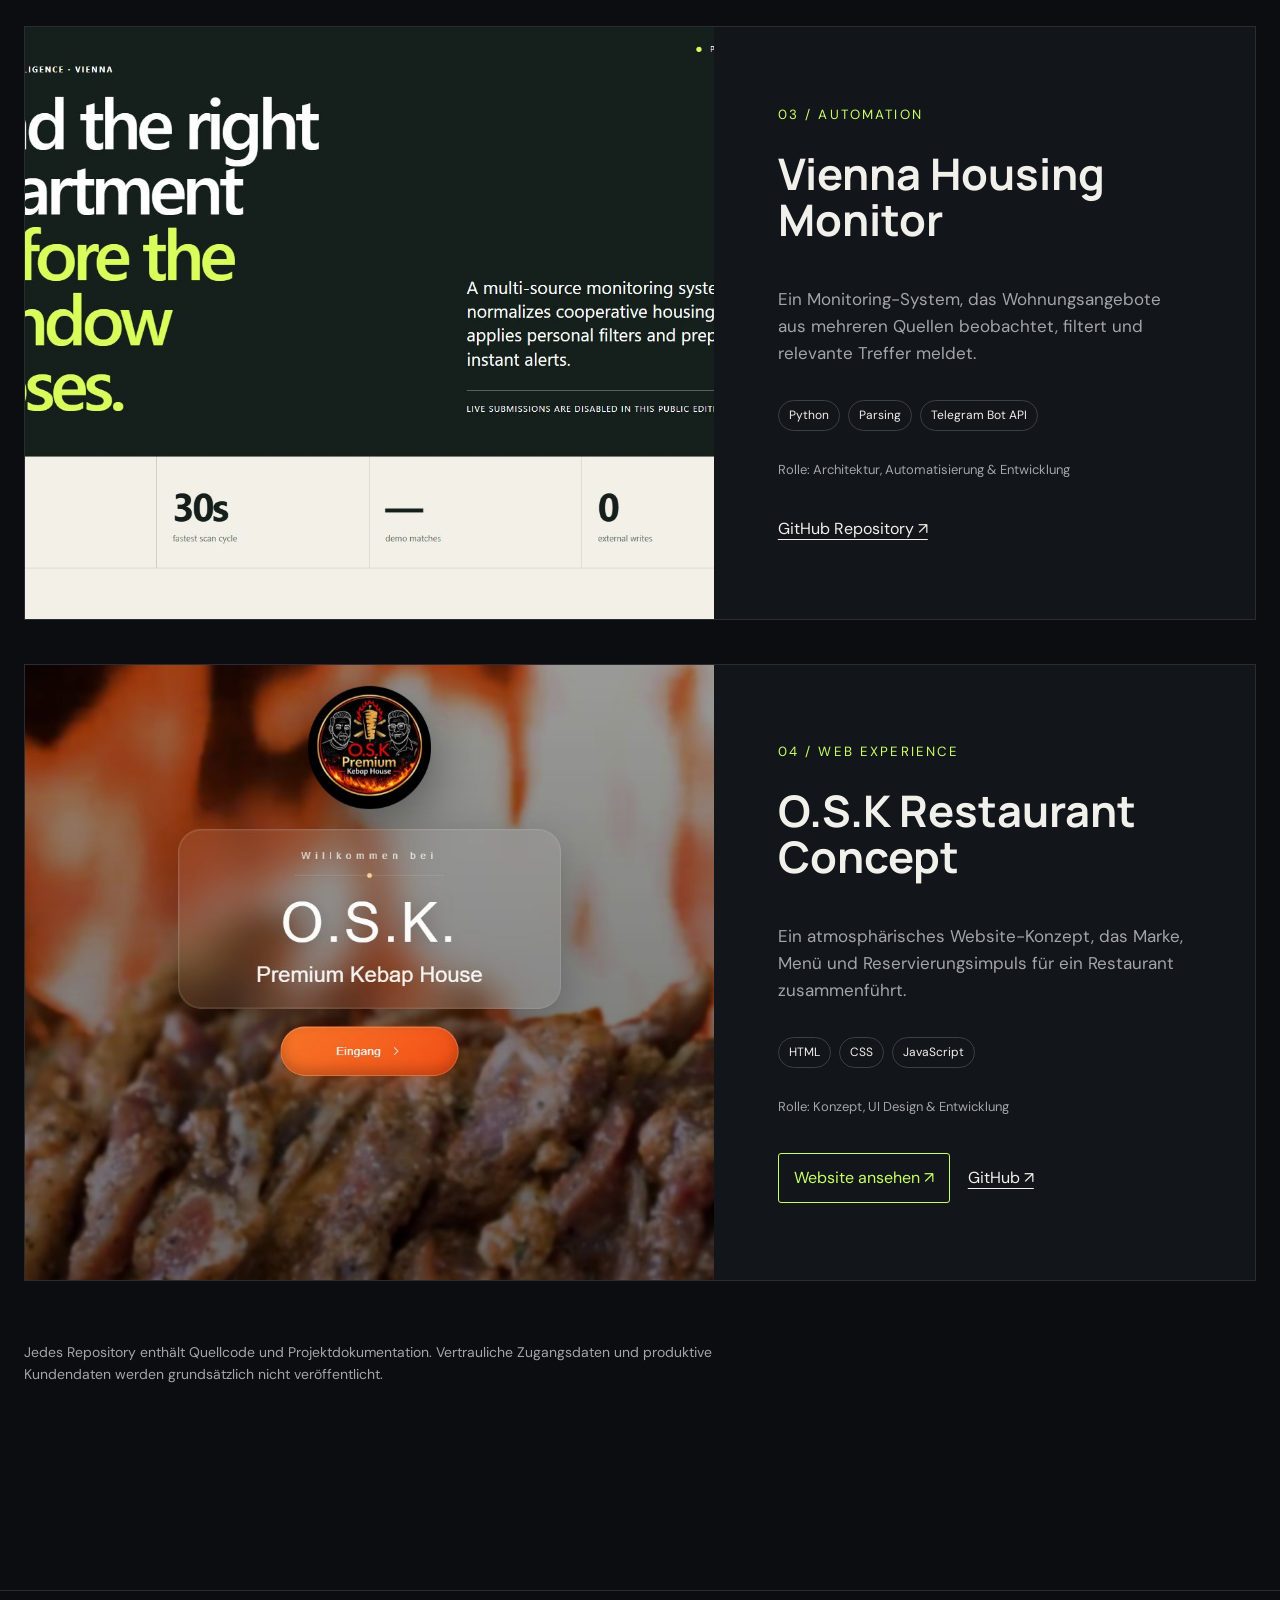
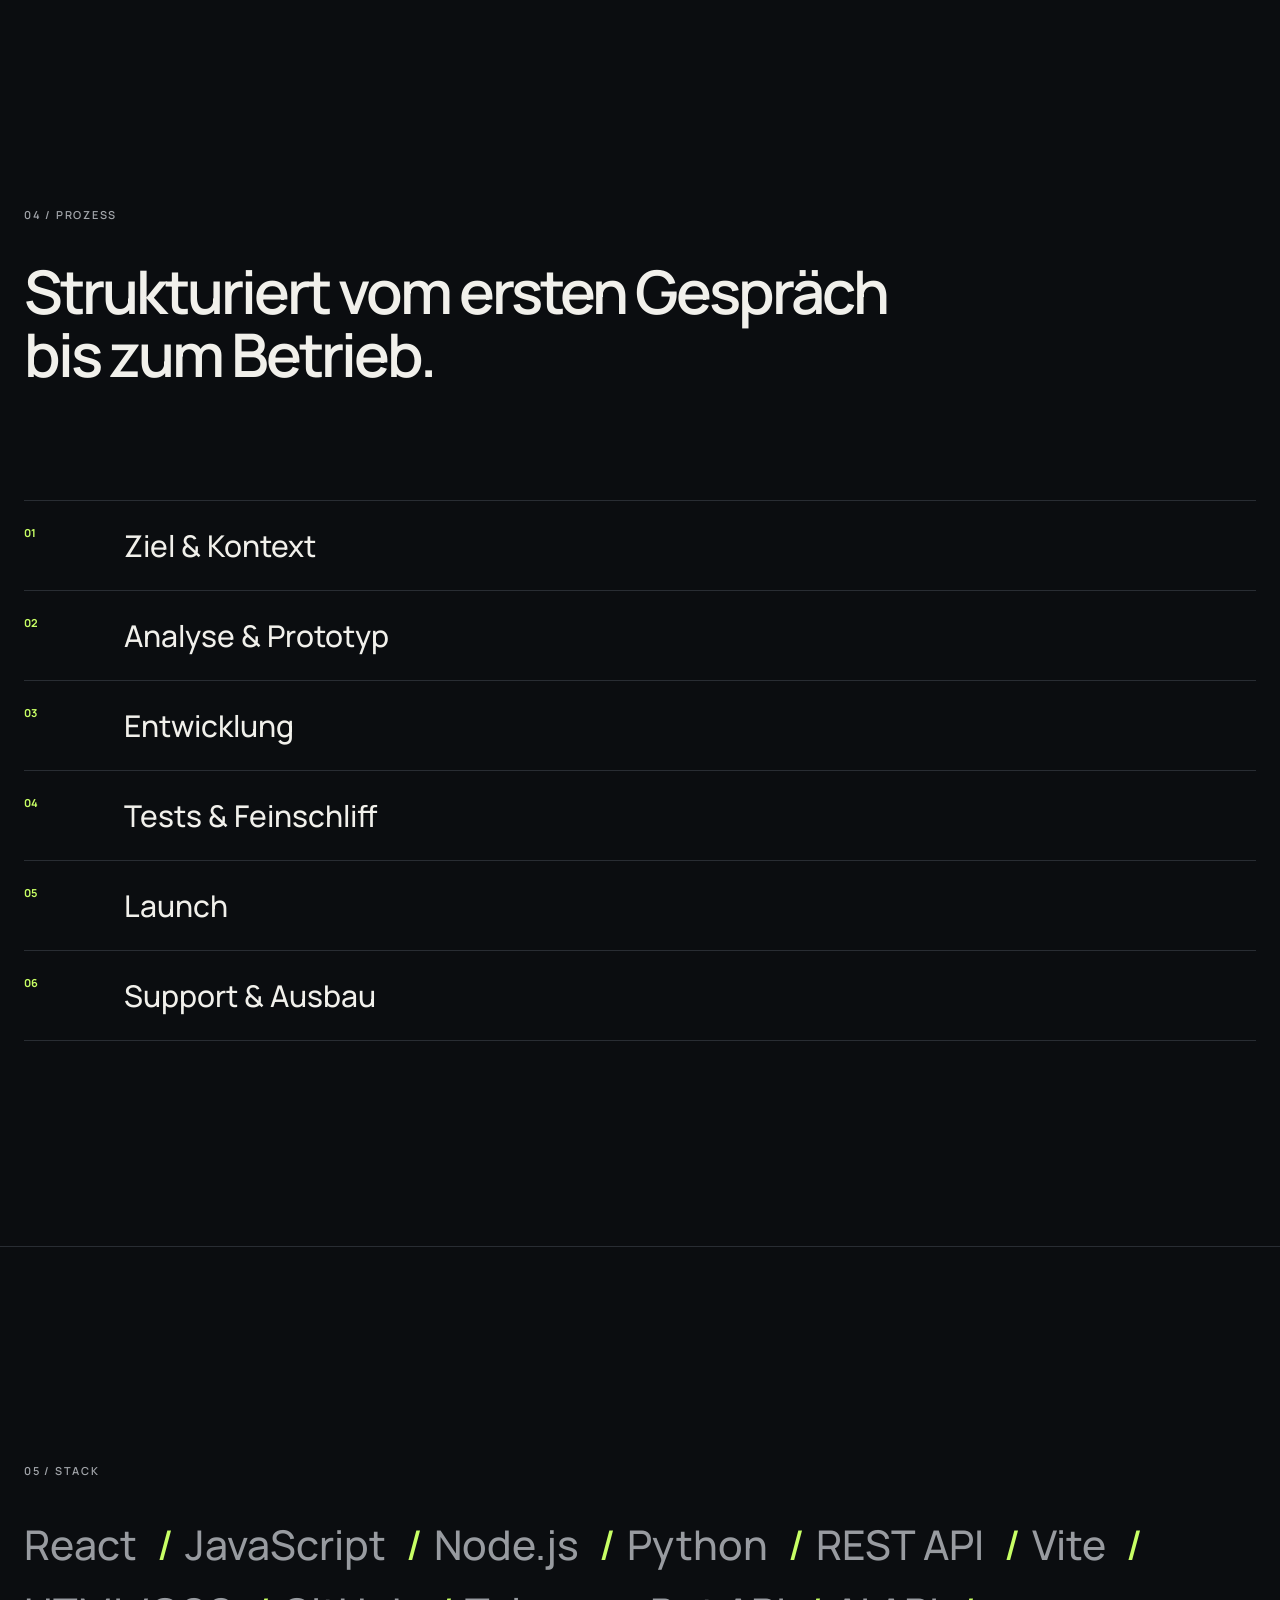
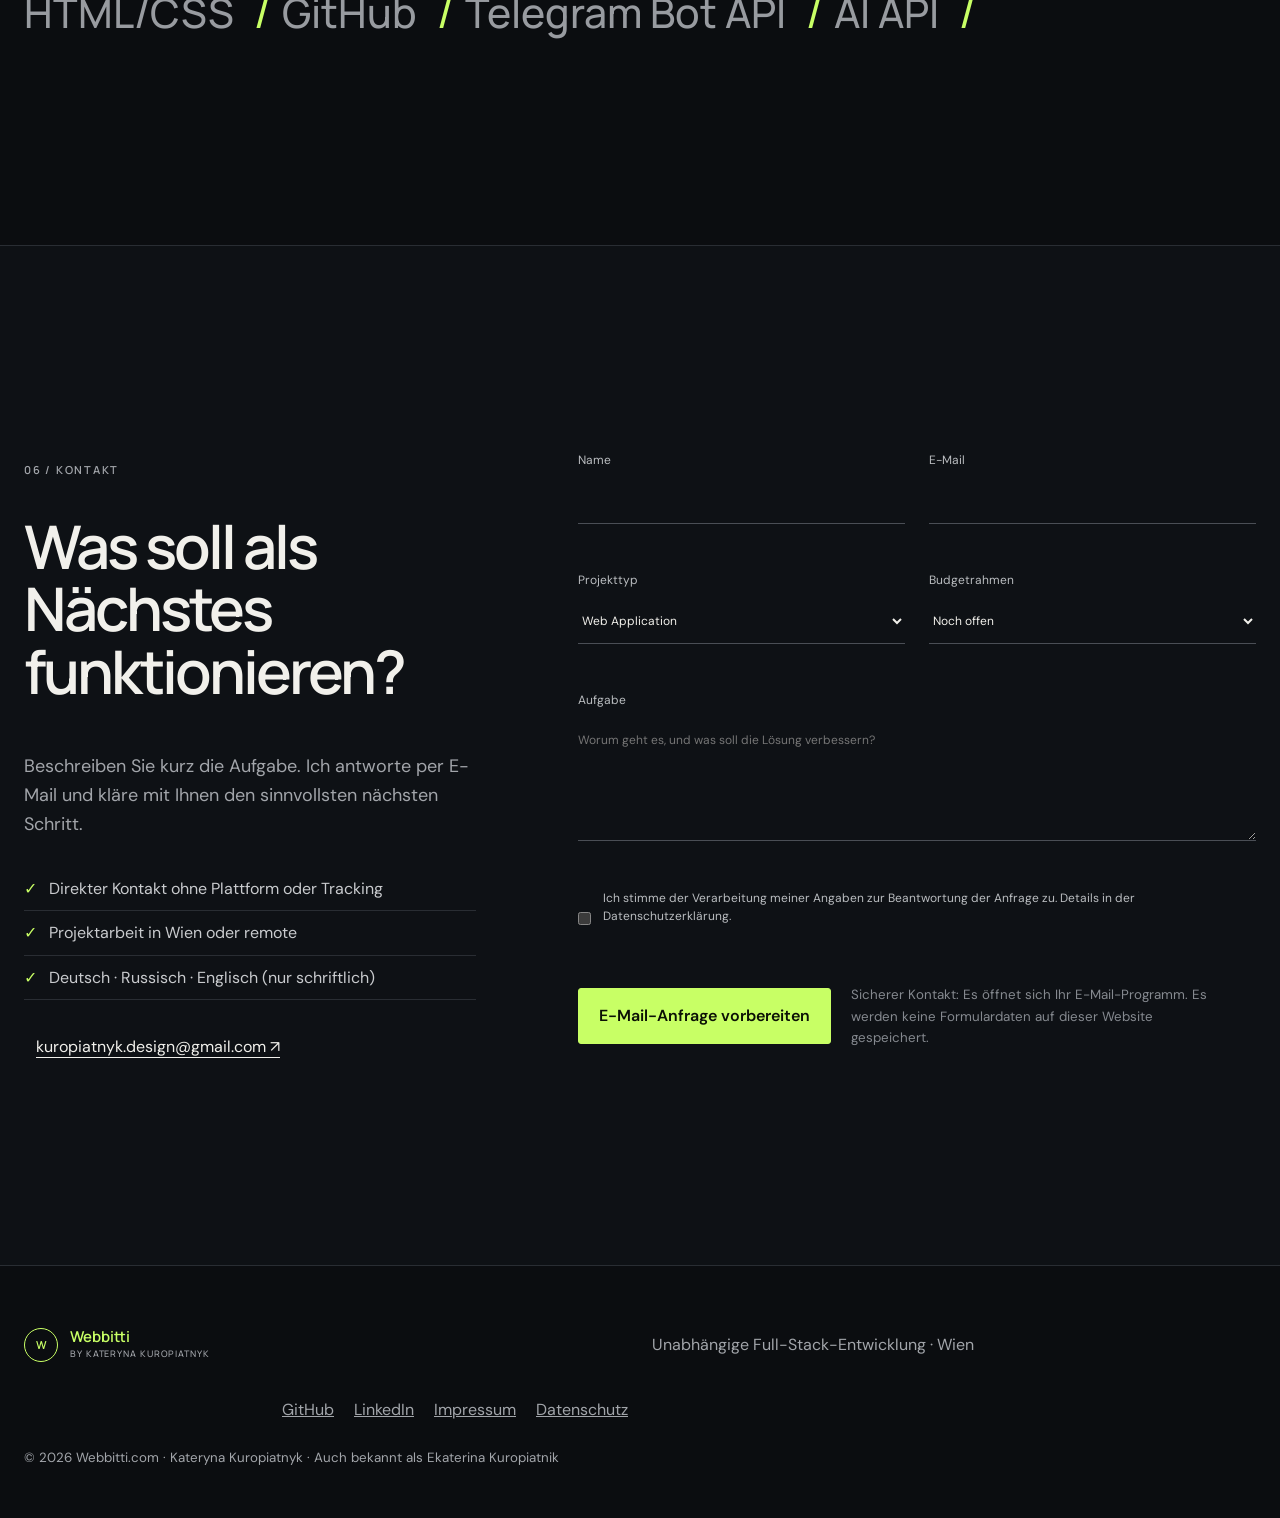
==== commit 483fe1ee: "Clarify desktop and mobile app services" ====
--- a/index.html
+++ b/index.html
@@ -63,7 +63,7 @@
     <section id="services" class="section">
       <p class="kicker">02 / <span data-de="Leistungen" data-en="Services">Leistungen</span></p><h2 data-de="Entwicklung mit einem klaren Zweck." data-en="Development with a clear purpose.">Entwicklung mit einem klaren Zweck.</h2>
       <div class="service-grid">
-        <article><b>01</b><h3>Web Applications</h3><p data-de="Individuelle React- und Node.js-Anwendungen, die Prozesse, Daten und Nutzer in einem klaren System verbinden." data-en="Custom React and Node.js applications connecting workflows, data and users in one clear system.">Individuelle React- und Node.js-Anwendungen, die Prozesse, Daten und Nutzer in einem klaren System verbinden.</p></article>
+        <article><b>01</b><h3>Web &amp; App Solutions</h3><p data-de="Websites und Webanwendungen bilden meinen Schwerpunkt. Desktop- oder Mobile-Lösungen entwickle ich auf Anfrage für passende Aufgabenstellungen." data-en="My core focus is websites and web applications. I also develop desktop or mobile solutions on request when they fit the project.">Websites und Webanwendungen bilden meinen Schwerpunkt. Desktop- oder Mobile-Lösungen entwickle ich auf Anfrage für passende Aufgabenstellungen.</p></article>
         <article><b>02</b><h3>E-commerce & Admin Panels</h3><p data-de="Shops, Kataloge und Verwaltungsoberflächen für effiziente Pflege und überzeugende Kauferlebnisse." data-en="Shops, catalogues and admin interfaces for efficient management and compelling buying experiences.">Shops, Kataloge und Verwaltungsoberflächen für effiziente Pflege und überzeugende Kauferlebnisse.</p></article>
         <article><b>03</b><h3>Python Automation</h3><p data-de="Wiederkehrende Arbeit automatisieren, Daten verarbeiten und Teams von manuellen Routinen entlasten." data-en="Automate recurring work, process data and free teams from manual routines.">Wiederkehrende Arbeit automatisieren, Daten verarbeiten und Teams von manuellen Routinen entlasten.</p></article>
         <article><b>04</b><h3>Parsers & Monitoring</h3><p data-de="Zuverlässige Datenerfassung und Benachrichtigungen, damit relevante Änderungen nicht unbemerkt bleiben." data-en="Reliable data collection and alerts so relevant changes never go unnoticed.">Zuverlässige Datenerfassung und Benachrichtigungen, damit relevante Änderungen nicht unbemerkt bleiben.</p></article>
@@ -88,7 +88,7 @@
     <section class="section stack"><p class="kicker">05 / Stack</p><div class="ticker" aria-label="Technologies"><span>React</span><span>JavaScript</span><span>Node.js</span><span>Python</span><span>REST API</span><span>Vite</span><span>HTML/CSS</span><span>GitHub</span><span>Telegram Bot API</span><span>AI API</span></div></section>
 
     <section id="contact" class="section contact"><div><p class="kicker">06 / <span data-de="Kontakt" data-en="Contact">Kontakt</span></p><h2 data-de="Was soll als Nächstes funktionieren?" data-en="What should work next?">Was soll als Nächstes funktionieren?</h2><p data-de="Beschreiben Sie kurz die Aufgabe. Ich antworte per E-Mail und kläre mit Ihnen den sinnvollsten nächsten Schritt." data-en="Briefly describe the challenge. I'll reply by email and clarify the most useful next step with you.">Beschreiben Sie kurz die Aufgabe. Ich antworte per E-Mail und kläre mit Ihnen den sinnvollsten nächsten Schritt.</p><ul class="contact-points"><li data-de="Direkter Kontakt ohne Plattform oder Tracking" data-en="Direct contact without a platform or tracking">Direkter Kontakt ohne Plattform oder Tracking</li><li data-de="Projektarbeit in Wien oder remote" data-en="Project work in Vienna or remotely">Projektarbeit in Wien oder remote</li><li data-de="Deutsch · Russisch · Englisch (nur schriftlich)" data-en="German · Russian · English (written only)">Deutsch · Russisch · Englisch (nur schriftlich)</li></ul><a class="text-link" href="mailto:kuropiatnyk.design@gmail.com">kuropiatnyk.design@gmail.com ↗</a></div>
-      <form id="contact-form"><label><span data-de="Name" data-en="Name">Name</span><input name="name" autocomplete="name" required></label><label><span>E-Mail</span><input type="email" name="email" autocomplete="email" required></label><label><span data-de="Projekttyp" data-en="Project type">Projekttyp</span><select name="type"><option>Web Application</option><option>E-commerce / Admin Panel</option><option>Python Automation</option><option>Parser / Monitoring</option><option>AI Integration</option><option>Website / Redesign</option></select></label><label><span data-de="Budgetrahmen" data-en="Budget range">Budgetrahmen</span><select name="budget"><option data-de="Noch offen" data-en="Not decided">Noch offen</option><option>€1,000–€3,000</option><option>€3,000–€7,000</option><option>€7,000+</option></select></label><label class="wide"><span data-de="Aufgabe" data-en="Project brief">Aufgabe</span><textarea name="message" rows="5" required data-placeholder-de="Worum geht es, und was soll die Lösung verbessern?" data-placeholder-en="What is the challenge, and what should the solution improve?" placeholder="Worum geht es, und was soll die Lösung verbessern?"></textarea></label><label class="consent wide"><input type="checkbox" required><span data-de="Ich stimme der Verarbeitung meiner Angaben zur Beantwortung der Anfrage zu. Details in der Datenschutzerklärung." data-en="I agree to the processing of my details to answer this enquiry. See the privacy policy.">Ich stimme der Verarbeitung meiner Angaben zur Beantwortung der Anfrage zu. Details in der <a href="datenschutz.html">Datenschutzerklärung</a>.</span></label><div class="wide form-end"><button class="button primary" type="submit" data-de="E-Mail-Anfrage vorbereiten" data-en="Prepare email request">E-Mail-Anfrage vorbereiten</button><small data-de="Sicherer Kontakt: Es öffnet sich Ihr E-Mail-Programm. Es werden keine Formulardaten auf dieser Website gespeichert." data-en="Safe contact: your email app will open. No form data is stored by this website.">Sicherer Kontakt: Es öffnet sich Ihr E-Mail-Programm. Es werden keine Formulardaten auf dieser Website gespeichert.</small></div></form>
+      <form id="contact-form"><label><span data-de="Name" data-en="Name">Name</span><input name="name" autocomplete="name" required></label><label><span>E-Mail</span><input type="email" name="email" autocomplete="email" required></label><label><span data-de="Projekttyp" data-en="Project type">Projekttyp</span><select name="type"><option>Web Application</option><option>Desktop / Mobile Application</option><option>E-commerce / Admin Panel</option><option>Python Automation</option><option>Parser / Monitoring</option><option>AI Integration</option><option>Website / Redesign</option></select></label><label><span data-de="Budgetrahmen" data-en="Budget range">Budgetrahmen</span><select name="budget"><option data-de="Noch offen" data-en="Not decided">Noch offen</option><option>€1,000–€3,000</option><option>€3,000–€7,000</option><option>€7,000+</option></select></label><label class="wide"><span data-de="Aufgabe" data-en="Project brief">Aufgabe</span><textarea name="message" rows="5" required data-placeholder-de="Worum geht es, und was soll die Lösung verbessern?" data-placeholder-en="What is the challenge, and what should the solution improve?" placeholder="Worum geht es, und was soll die Lösung verbessern?"></textarea></label><label class="consent wide"><input type="checkbox" required><span data-de="Ich stimme der Verarbeitung meiner Angaben zur Beantwortung der Anfrage zu. Details in der Datenschutzerklärung." data-en="I agree to the processing of my details to answer this enquiry. See the privacy policy.">Ich stimme der Verarbeitung meiner Angaben zur Beantwortung der Anfrage zu. Details in der <a href="datenschutz.html">Datenschutzerklärung</a>.</span></label><div class="wide form-end"><button class="button primary" type="submit" data-de="E-Mail-Anfrage vorbereiten" data-en="Prepare email request">E-Mail-Anfrage vorbereiten</button><small data-de="Sicherer Kontakt: Es öffnet sich Ihr E-Mail-Programm. Es werden keine Formulardaten auf dieser Website gespeichert." data-en="Safe contact: your email app will open. No form data is stored by this website.">Sicherer Kontakt: Es öffnet sich Ihr E-Mail-Programm. Es werden keine Formulardaten auf dieser Website gespeichert.</small></div></form>
     </section>
   </main>
   <footer><a class="brand" href="#top"><span>W</span><span class="brand-copy">Webbitti<small>by Kateryna Kuropiatnyk</small></span></a><p data-de="Unabhängige Full-Stack-Entwicklung · Wien" data-en="Independent full-stack development · Vienna">Unabhängige Full-Stack-Entwicklung · Wien</p><div><a href="https://github.com/ekaterinakuropiatnik-max" target="_blank" rel="noopener noreferrer">GitHub</a><a href="https://www.linkedin.com/in/kateryna-kuropiatnyk-825a593a0" target="_blank" rel="noopener noreferrer">LinkedIn</a><a href="impressum.html">Impressum</a><a href="datenschutz.html">Datenschutz</a></div><small>© <span id="year"></span> Webbitti.com · Kateryna Kuropiatnyk · <span data-de="Auch bekannt als Ekaterina Kuropiatnik" data-en="Also known as Ekaterina Kuropiatnik">Auch bekannt als Ekaterina Kuropiatnik</span></small></footer>
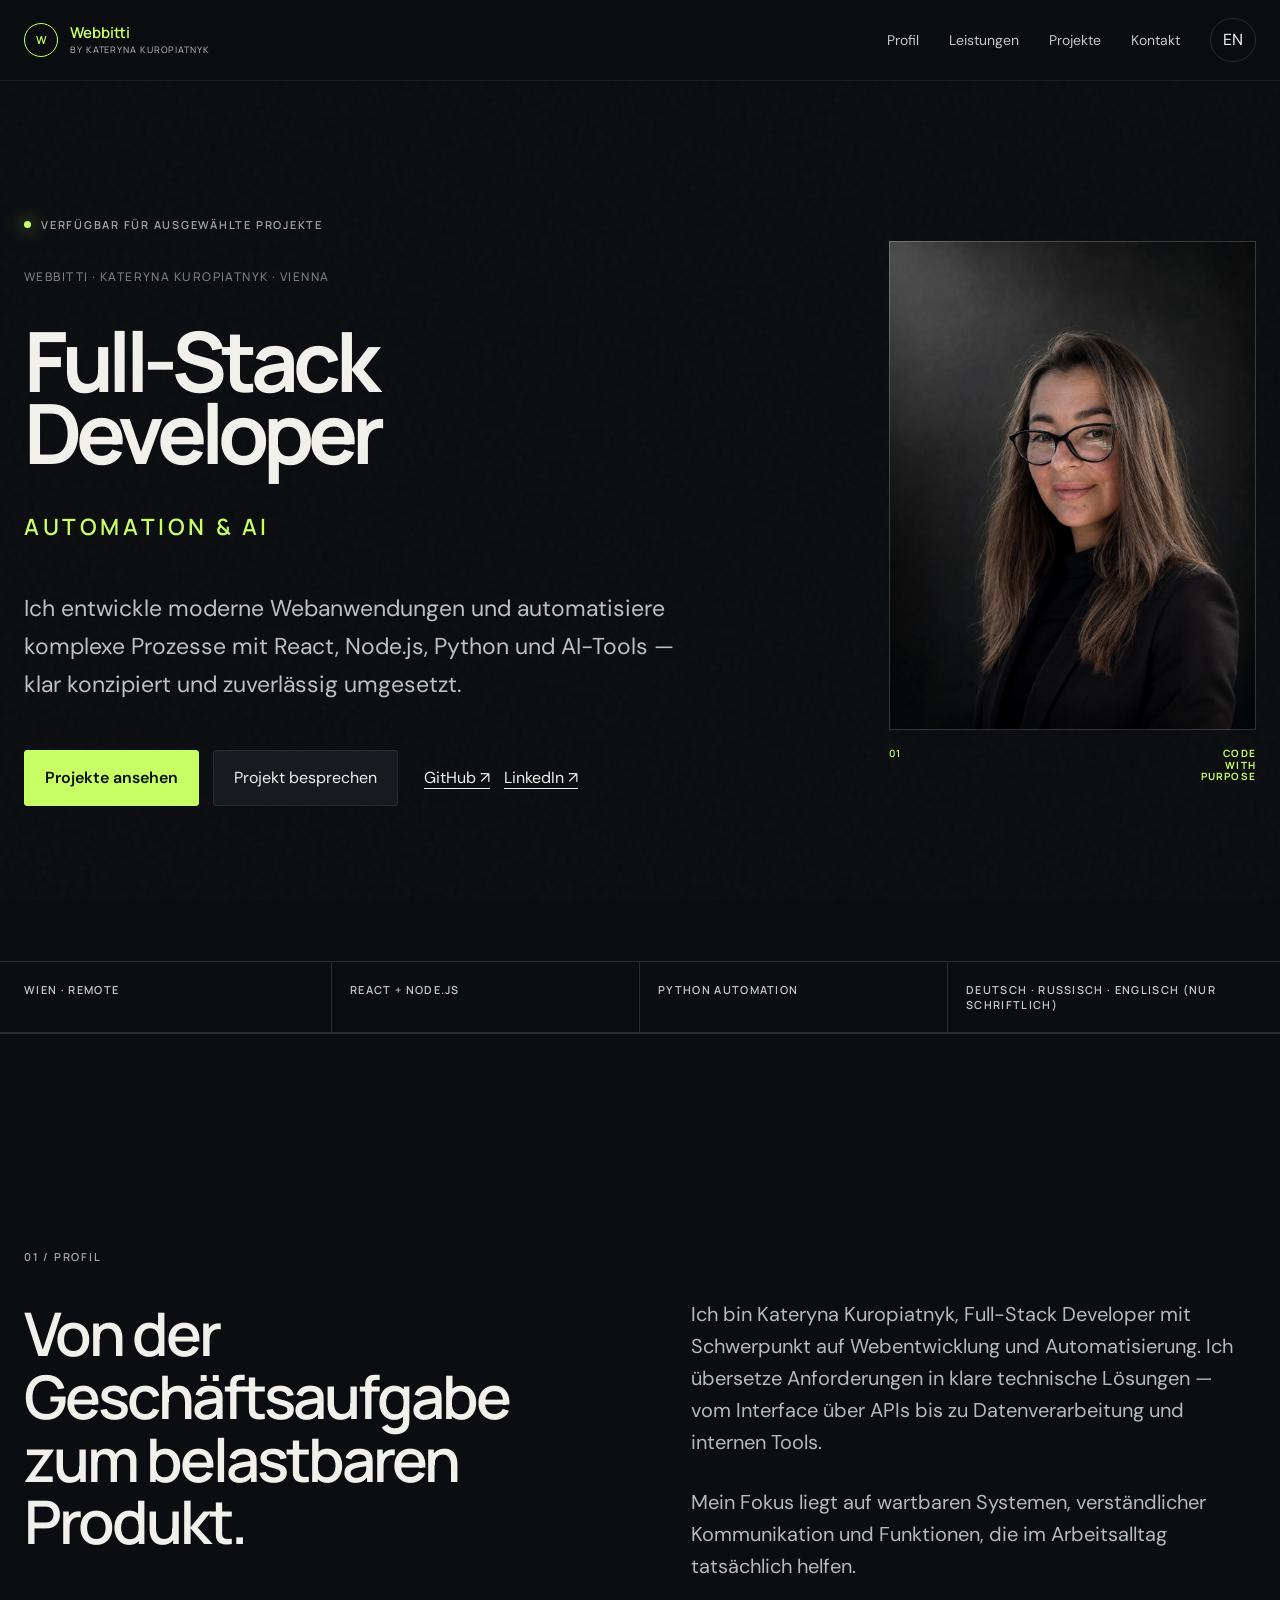
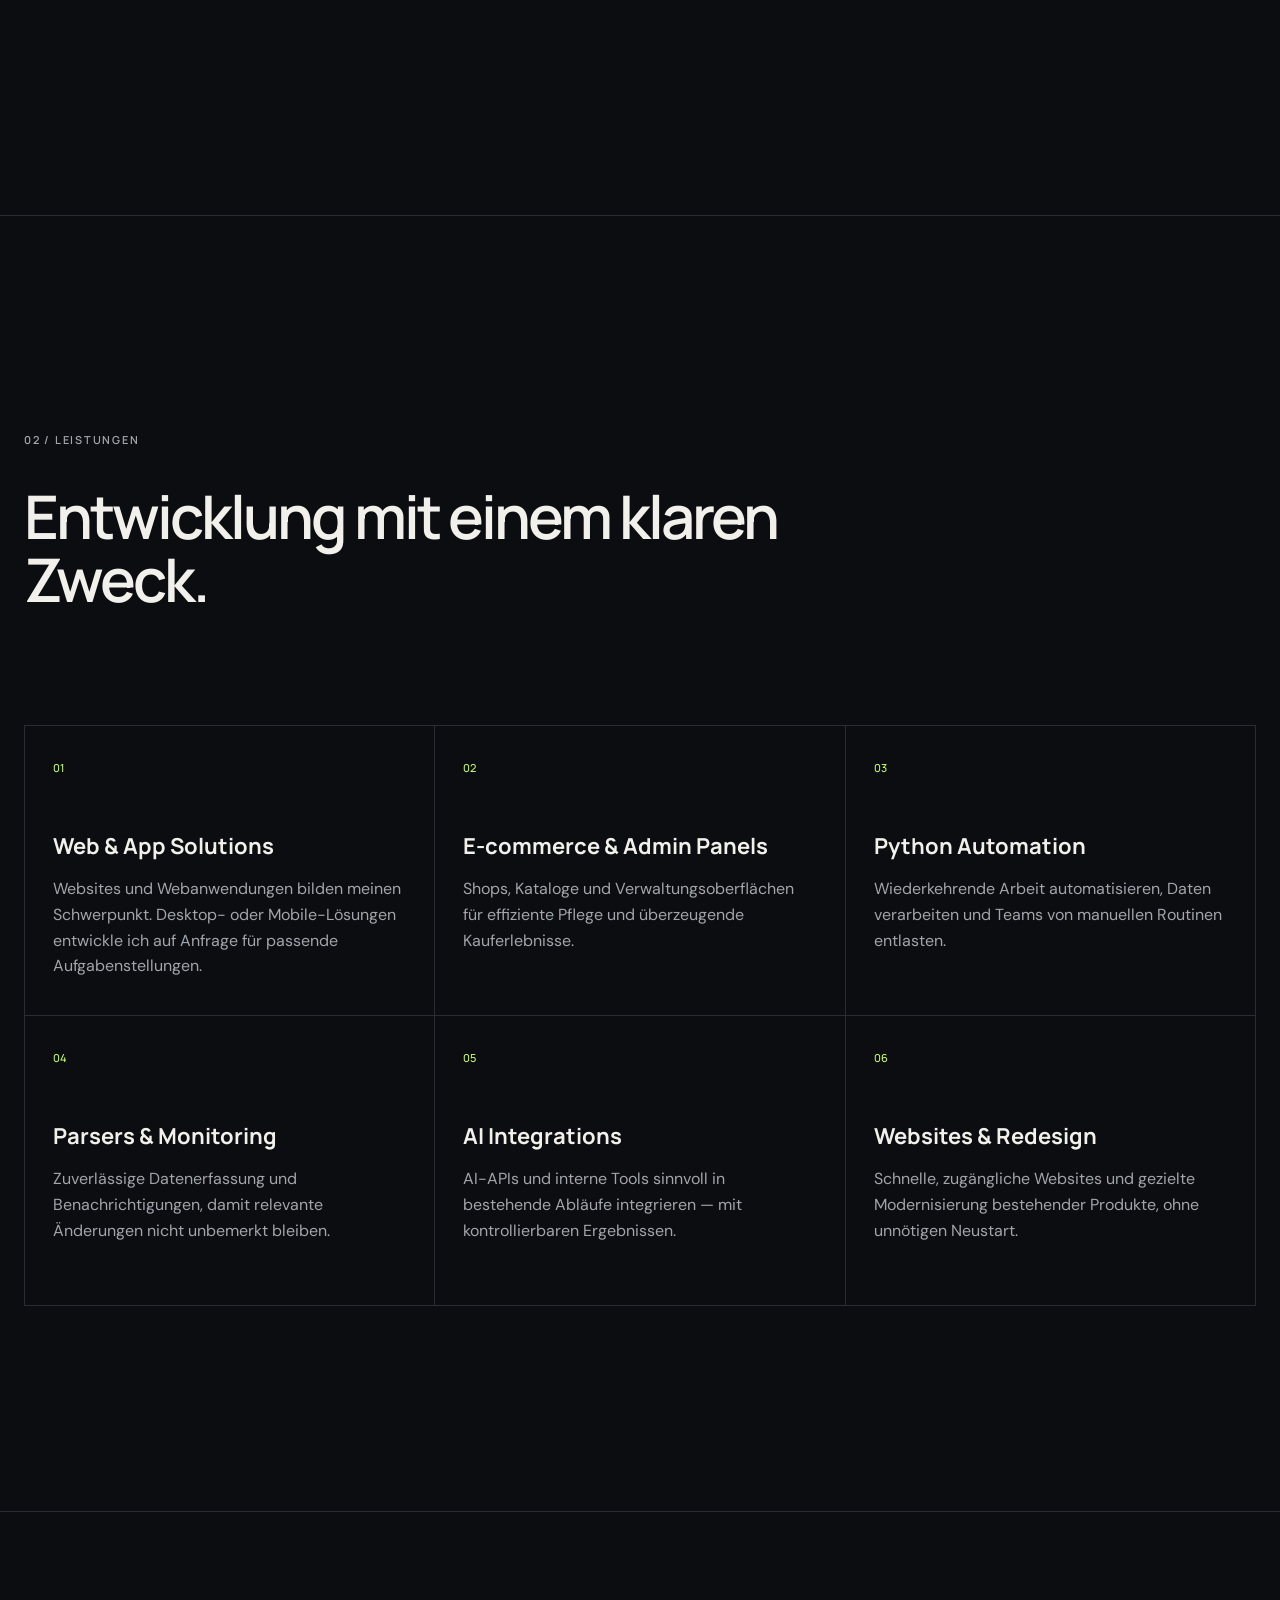
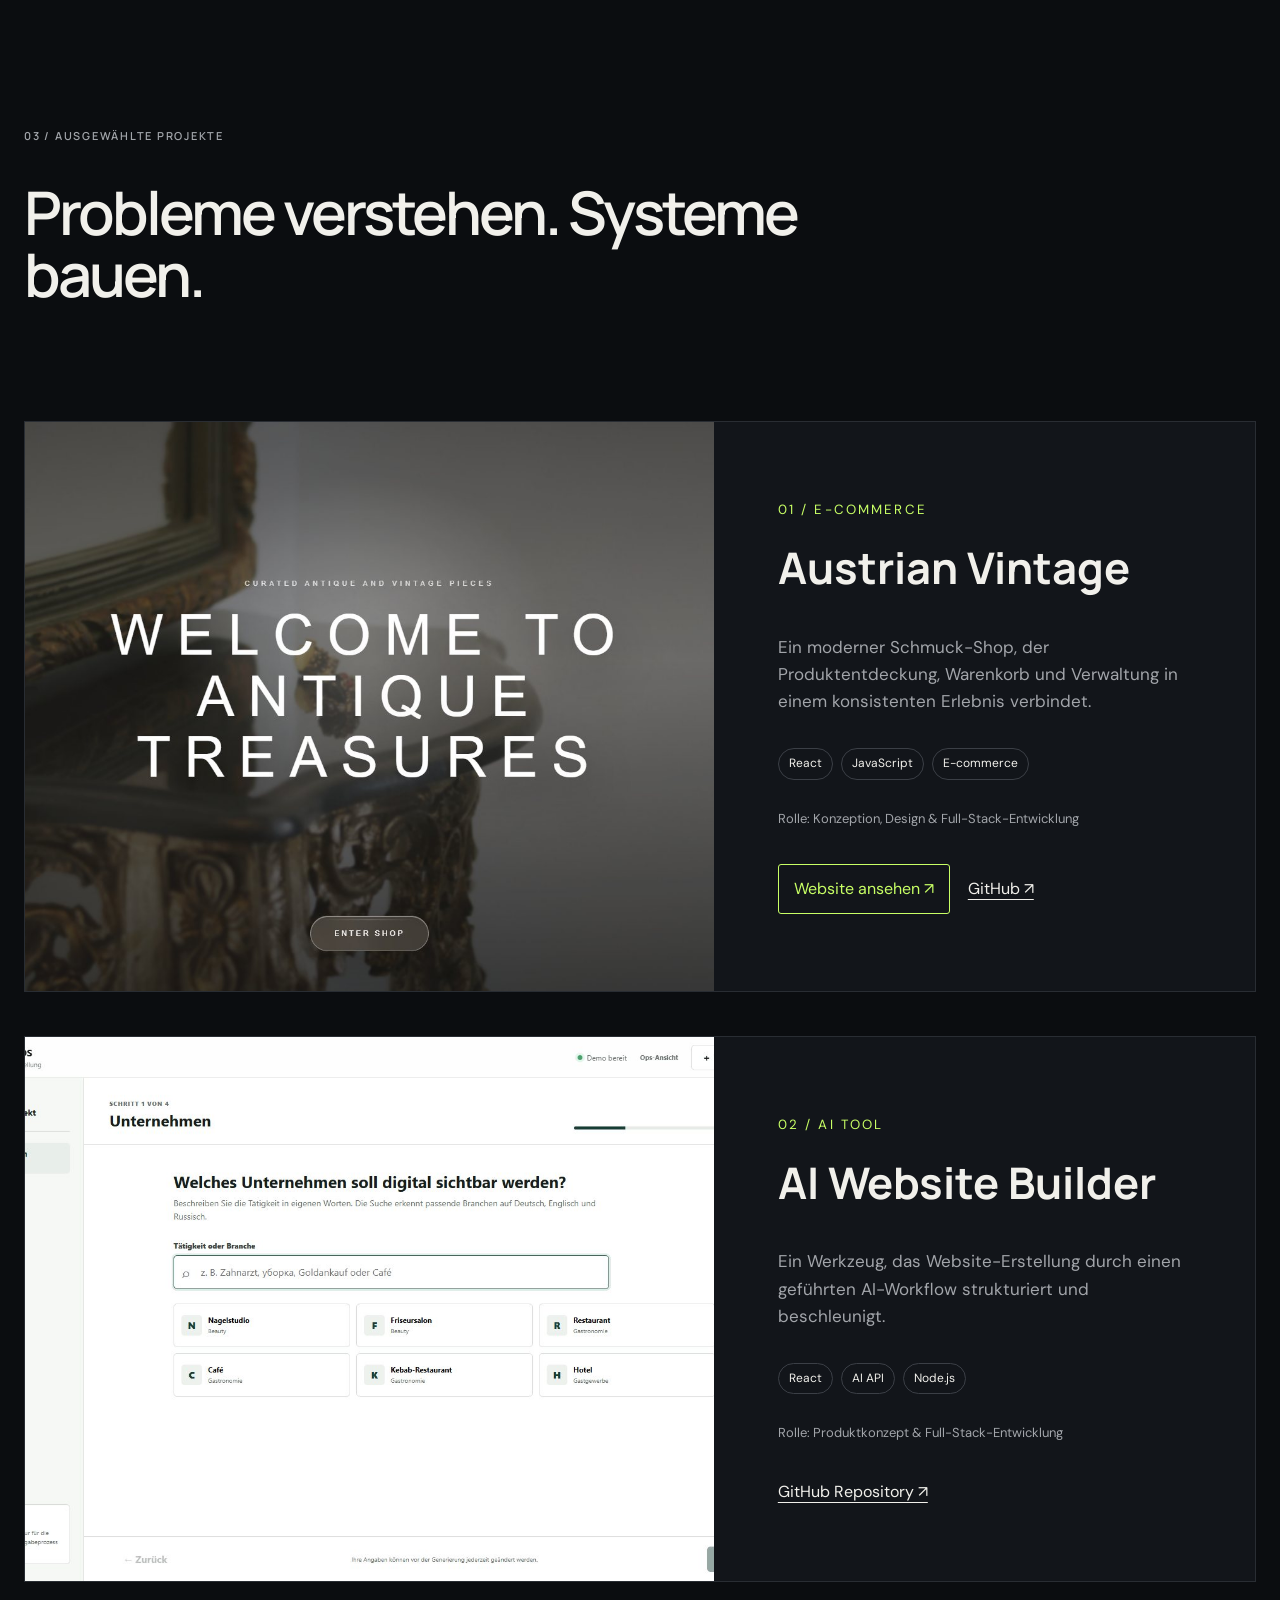
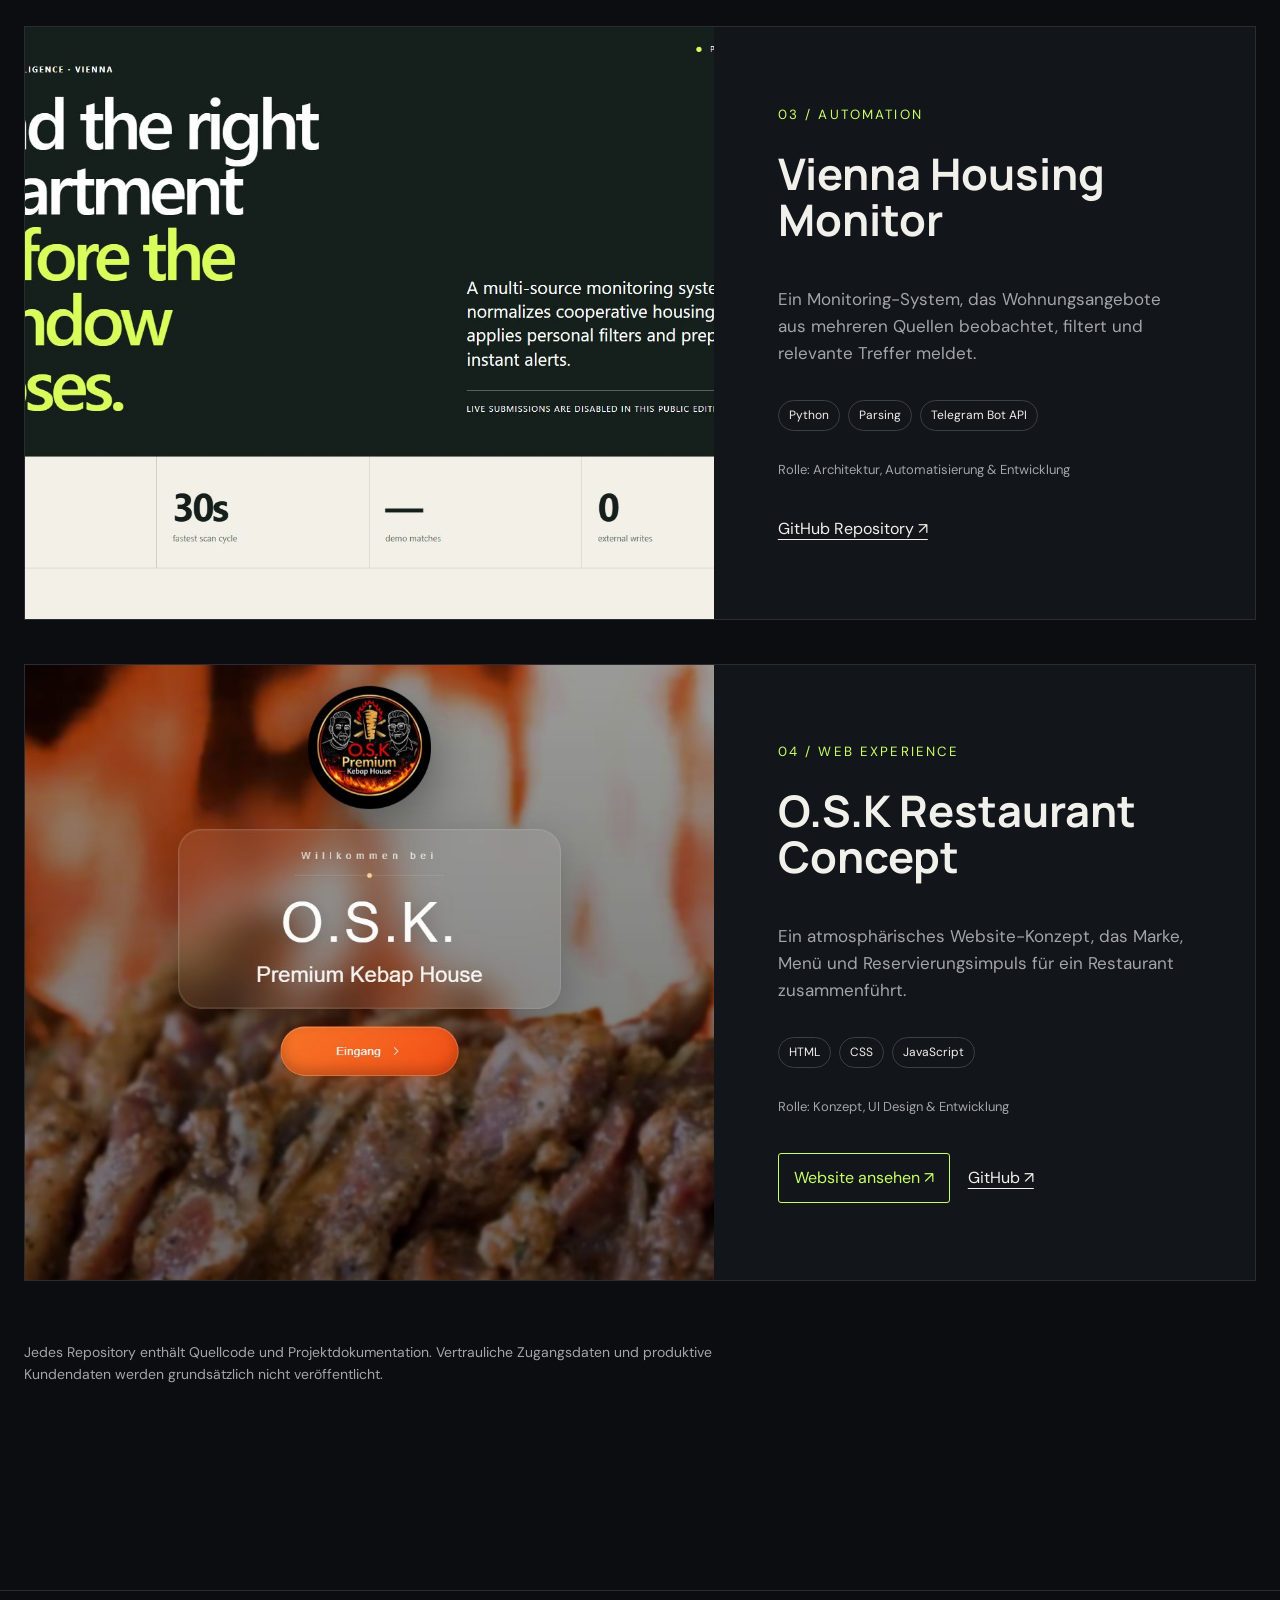
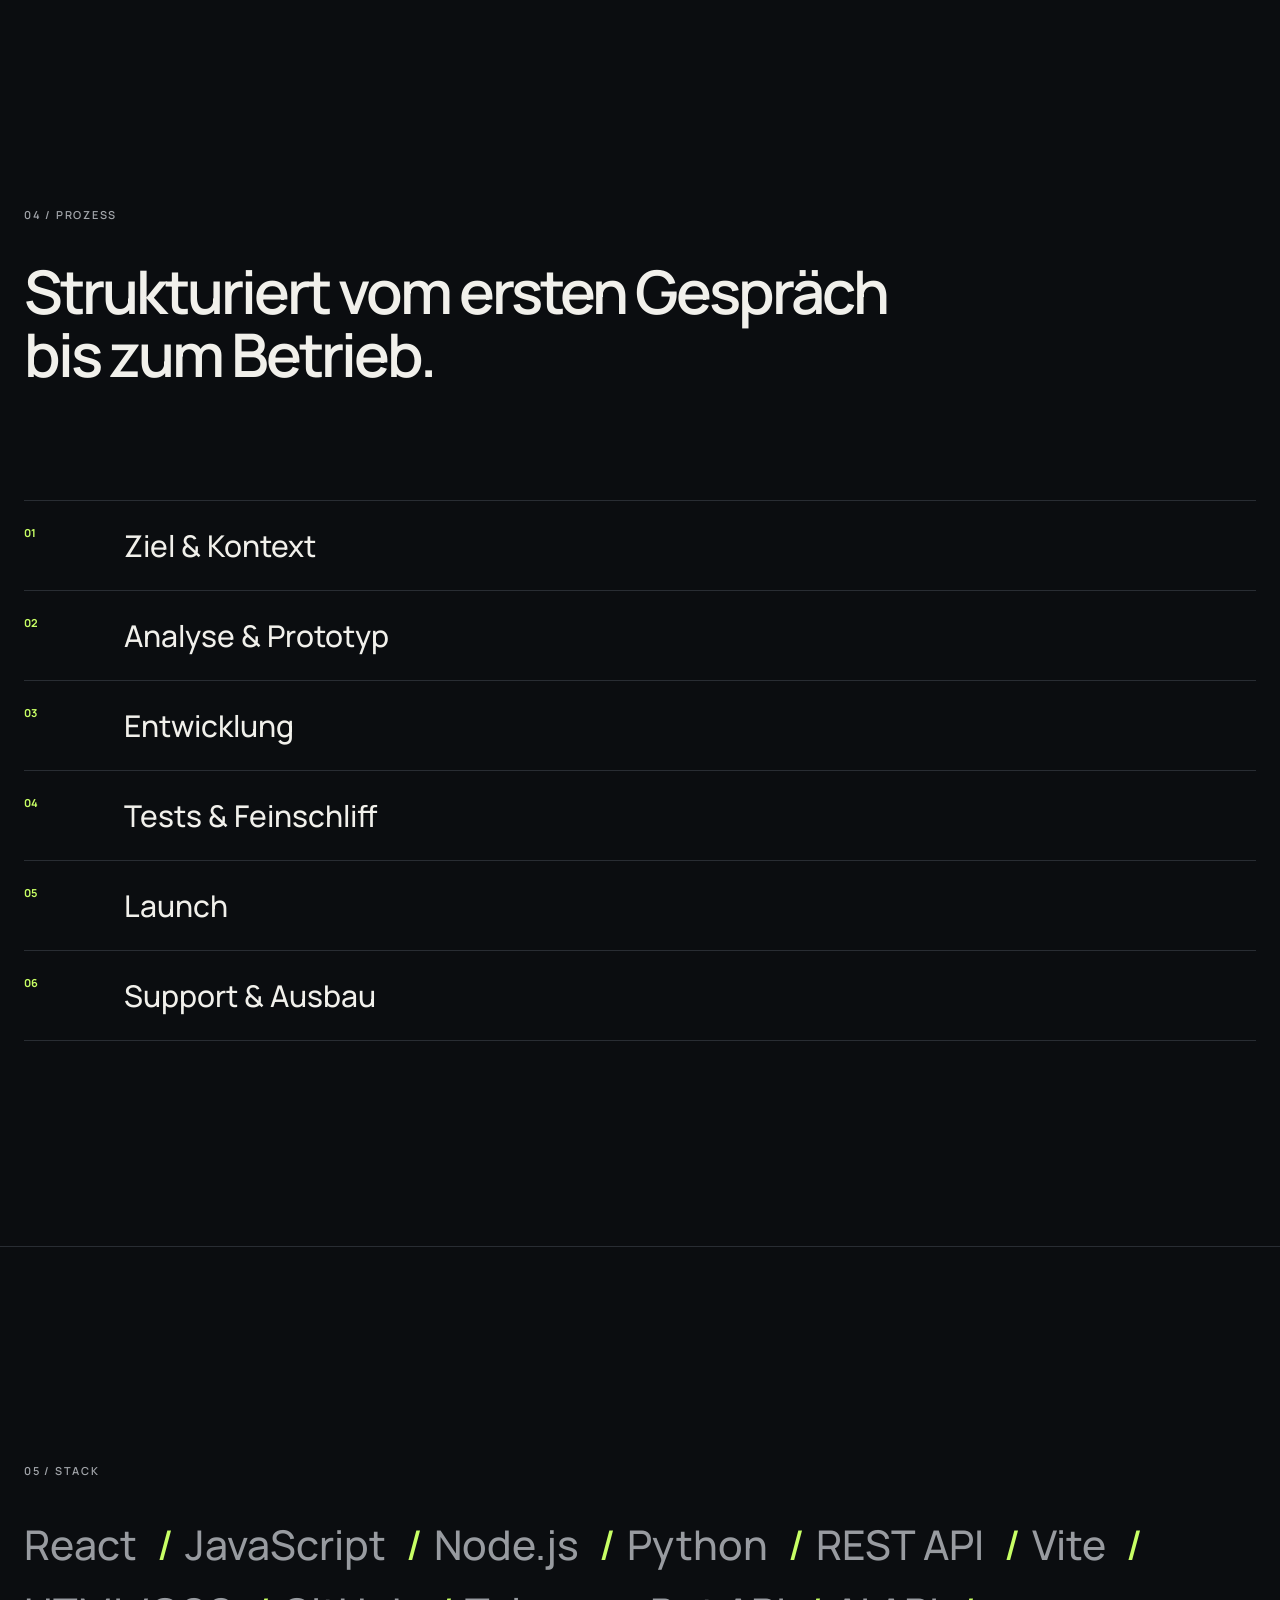
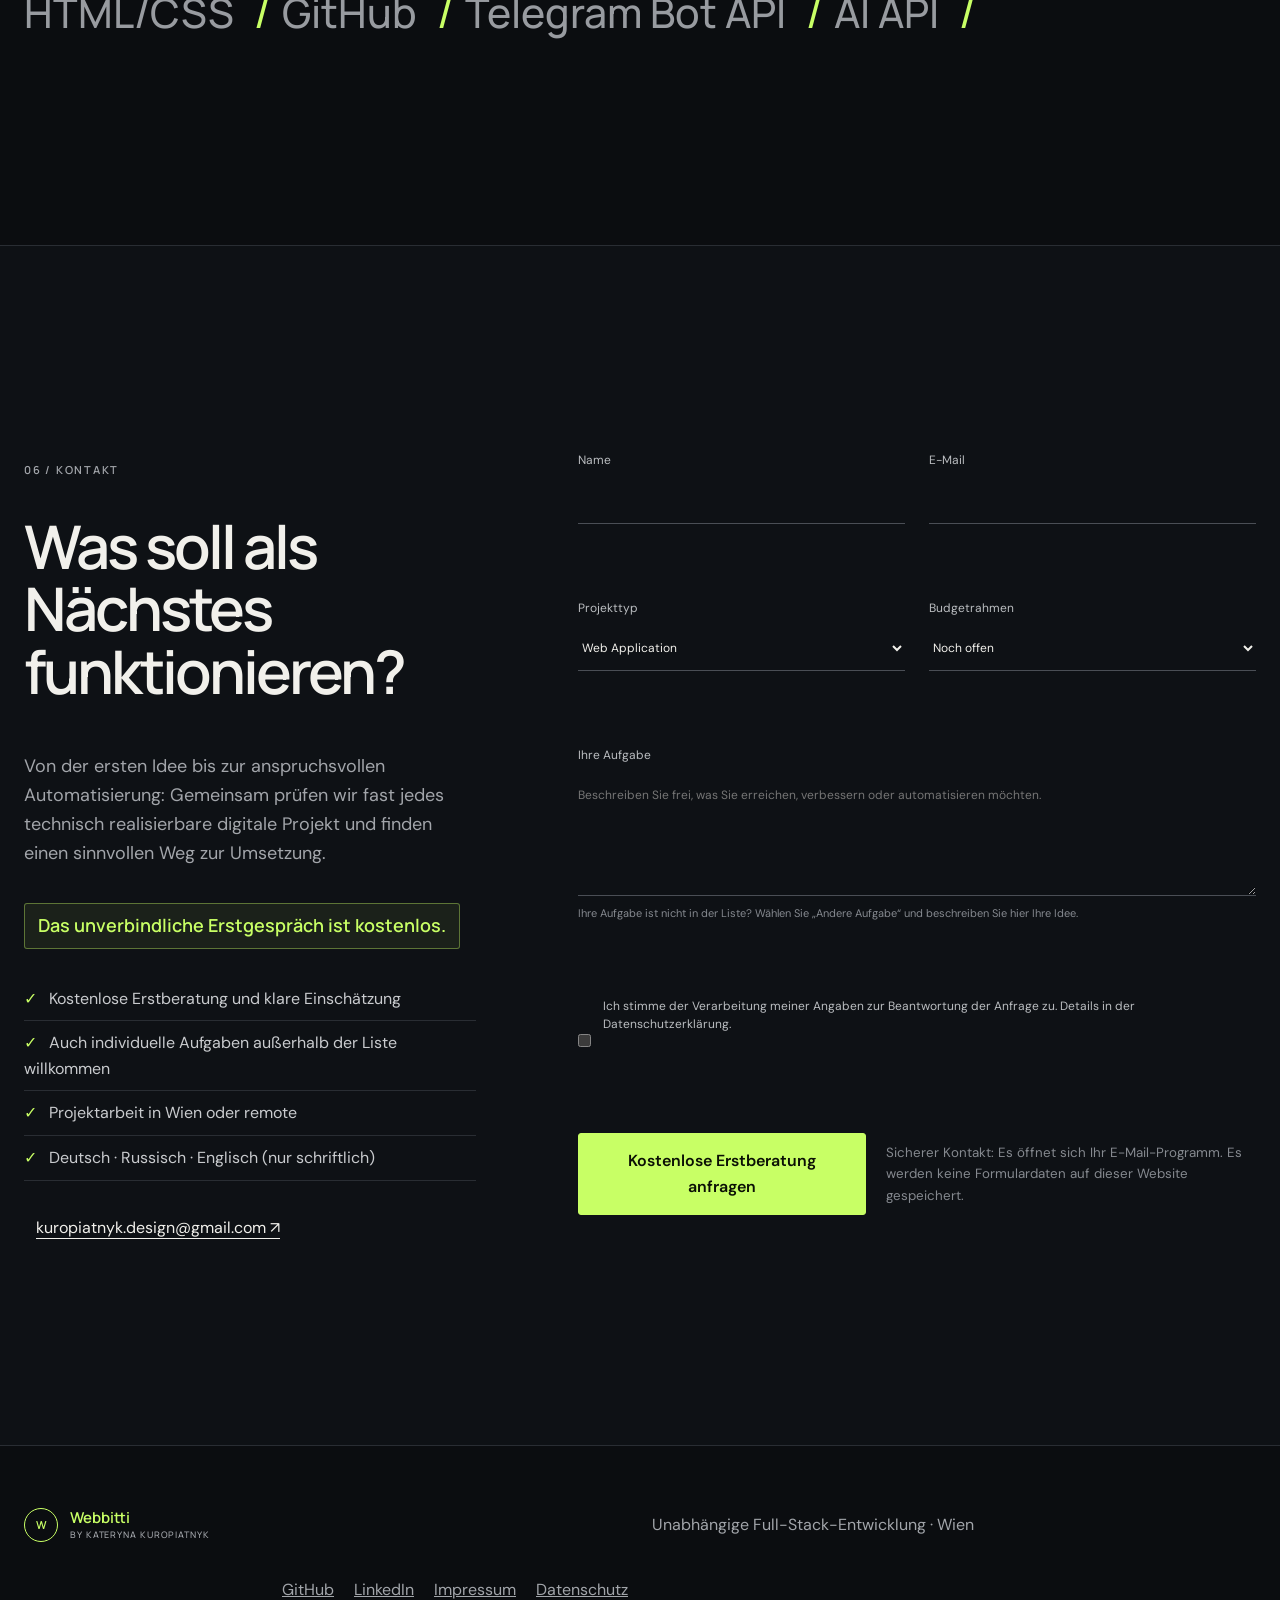
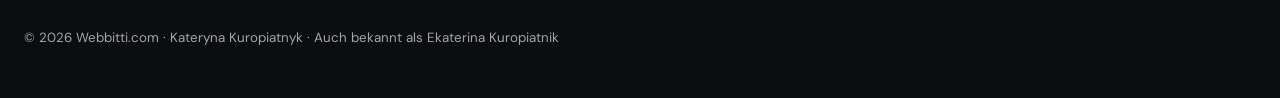
==== commit 77929348: "Improve project inquiry options" ====
--- a/index.html
+++ b/index.html
@@ -24,7 +24,7 @@
   <link rel="stylesheet" href="style.css?v=100">
   <link rel="stylesheet" href="hero.css?v=5">
   <link rel="stylesheet" href="portfolio.css?v=1">
-  <link rel="stylesheet" href="enhancements.css?v=3">
+  <link rel="stylesheet" href="enhancements.css?v=4">
   <script src="script.js?v=100" defer></script>
   <script type="application/ld+json">{"@context":"https://schema.org","@type":"Person","name":"Kateryna Kuropiatnyk","alternateName":"Ekaterina Kuropiatnik","url":"https://webbitti.com/","image":"https://webbitti.com/img/kateryna-kuropiatnyk-professional.webp","jobTitle":"Full-Stack Developer","address":{"@type":"PostalAddress","addressLocality":"Vienna","addressCountry":"AT"},"sameAs":["https://github.com/ekaterinakuropiatnik-max","https://www.linkedin.com/in/kateryna-kuropiatnyk-825a593a0"],"knowsAbout":["React","Node.js","Python","Automation","AI tools"]}</script>
 </head>
@@ -87,8 +87,8 @@
 
     <section class="section stack"><p class="kicker">05 / Stack</p><div class="ticker" aria-label="Technologies"><span>React</span><span>JavaScript</span><span>Node.js</span><span>Python</span><span>REST API</span><span>Vite</span><span>HTML/CSS</span><span>GitHub</span><span>Telegram Bot API</span><span>AI API</span></div></section>
 
-    <section id="contact" class="section contact"><div><p class="kicker">06 / <span data-de="Kontakt" data-en="Contact">Kontakt</span></p><h2 data-de="Was soll als Nächstes funktionieren?" data-en="What should work next?">Was soll als Nächstes funktionieren?</h2><p data-de="Beschreiben Sie kurz die Aufgabe. Ich antworte per E-Mail und kläre mit Ihnen den sinnvollsten nächsten Schritt." data-en="Briefly describe the challenge. I'll reply by email and clarify the most useful next step with you.">Beschreiben Sie kurz die Aufgabe. Ich antworte per E-Mail und kläre mit Ihnen den sinnvollsten nächsten Schritt.</p><ul class="contact-points"><li data-de="Direkter Kontakt ohne Plattform oder Tracking" data-en="Direct contact without a platform or tracking">Direkter Kontakt ohne Plattform oder Tracking</li><li data-de="Projektarbeit in Wien oder remote" data-en="Project work in Vienna or remotely">Projektarbeit in Wien oder remote</li><li data-de="Deutsch · Russisch · Englisch (nur schriftlich)" data-en="German · Russian · English (written only)">Deutsch · Russisch · Englisch (nur schriftlich)</li></ul><a class="text-link" href="mailto:kuropiatnyk.design@gmail.com">kuropiatnyk.design@gmail.com ↗</a></div>
-      <form id="contact-form"><label><span data-de="Name" data-en="Name">Name</span><input name="name" autocomplete="name" required></label><label><span>E-Mail</span><input type="email" name="email" autocomplete="email" required></label><label><span data-de="Projekttyp" data-en="Project type">Projekttyp</span><select name="type"><option>Web Application</option><option>Desktop / Mobile Application</option><option>E-commerce / Admin Panel</option><option>Python Automation</option><option>Parser / Monitoring</option><option>AI Integration</option><option>Website / Redesign</option></select></label><label><span data-de="Budgetrahmen" data-en="Budget range">Budgetrahmen</span><select name="budget"><option data-de="Noch offen" data-en="Not decided">Noch offen</option><option>€1,000–€3,000</option><option>€3,000–€7,000</option><option>€7,000+</option></select></label><label class="wide"><span data-de="Aufgabe" data-en="Project brief">Aufgabe</span><textarea name="message" rows="5" required data-placeholder-de="Worum geht es, und was soll die Lösung verbessern?" data-placeholder-en="What is the challenge, and what should the solution improve?" placeholder="Worum geht es, und was soll die Lösung verbessern?"></textarea></label><label class="consent wide"><input type="checkbox" required><span data-de="Ich stimme der Verarbeitung meiner Angaben zur Beantwortung der Anfrage zu. Details in der Datenschutzerklärung." data-en="I agree to the processing of my details to answer this enquiry. See the privacy policy.">Ich stimme der Verarbeitung meiner Angaben zur Beantwortung der Anfrage zu. Details in der <a href="datenschutz.html">Datenschutzerklärung</a>.</span></label><div class="wide form-end"><button class="button primary" type="submit" data-de="E-Mail-Anfrage vorbereiten" data-en="Prepare email request">E-Mail-Anfrage vorbereiten</button><small data-de="Sicherer Kontakt: Es öffnet sich Ihr E-Mail-Programm. Es werden keine Formulardaten auf dieser Website gespeichert." data-en="Safe contact: your email app will open. No form data is stored by this website.">Sicherer Kontakt: Es öffnet sich Ihr E-Mail-Programm. Es werden keine Formulardaten auf dieser Website gespeichert.</small></div></form>
+    <section id="contact" class="section contact"><div><p class="kicker">06 / <span data-de="Kontakt" data-en="Contact">Kontakt</span></p><h2 data-de="Was soll als Nächstes funktionieren?" data-en="What should work next?">Was soll als Nächstes funktionieren?</h2><p data-de="Von der ersten Idee bis zur anspruchsvollen Automatisierung: Gemeinsam prüfen wir fast jedes technisch realisierbare digitale Projekt und finden einen sinnvollen Weg zur Umsetzung." data-en="From an initial idea to advanced automation: Together, we can assess almost any technically feasible digital project and find a practical way to deliver it.">Von der ersten Idee bis zur anspruchsvollen Automatisierung: Gemeinsam prüfen wir fast jedes technisch realisierbare digitale Projekt und finden einen sinnvollen Weg zur Umsetzung.</p><p class="contact-highlight" data-de="Das unverbindliche Erstgespräch ist kostenlos." data-en="The initial, no-obligation consultation is free.">Das unverbindliche Erstgespräch ist kostenlos.</p><ul class="contact-points"><li data-de="Kostenlose Erstberatung und klare Einschätzung" data-en="Free initial consultation and a clear assessment">Kostenlose Erstberatung und klare Einschätzung</li><li data-de="Auch individuelle Aufgaben außerhalb der Liste willkommen" data-en="Custom requests beyond the listed services are welcome">Auch individuelle Aufgaben außerhalb der Liste willkommen</li><li data-de="Projektarbeit in Wien oder remote" data-en="Project work in Vienna or remotely">Projektarbeit in Wien oder remote</li><li data-de="Deutsch · Russisch · Englisch (nur schriftlich)" data-en="German · Russian · English (written only)">Deutsch · Russisch · Englisch (nur schriftlich)</li></ul><a class="text-link" href="mailto:kuropiatnyk.design@gmail.com">kuropiatnyk.design@gmail.com ↗</a></div>
+      <form id="contact-form"><label><span data-de="Name" data-en="Name">Name</span><input name="name" autocomplete="name" required></label><label><span>E-Mail</span><input type="email" name="email" autocomplete="email" required></label><label><span data-de="Projekttyp" data-en="Project type">Projekttyp</span><select name="type"><option>Web Application</option><option>Desktop / Mobile Application</option><option>E-commerce / Admin Panel</option><option>Python Automation</option><option>Parser / Monitoring</option><option>AI Integration</option><option>Website / Redesign</option><option data-de="Andere Aufgabe — unten beschreiben" data-en="Other request — describe below">Andere Aufgabe — unten beschreiben</option></select></label><label><span data-de="Budgetrahmen" data-en="Budget range">Budgetrahmen</span><select name="budget"><option data-de="Noch offen" data-en="Not decided">Noch offen</option><option data-de="Bis €1.000" data-en="Up to €1,000">Bis €1.000</option><option>€1,000–€3,000</option><option>€3,000–€7,000</option><option>€7,000+</option></select></label><label class="wide"><span data-de="Ihre Aufgabe" data-en="Your project brief">Ihre Aufgabe</span><textarea name="message" rows="5" required data-placeholder-de="Beschreiben Sie frei, was Sie erreichen, verbessern oder automatisieren möchten." data-placeholder-en="Describe what you would like to create, improve or automate." placeholder="Beschreiben Sie frei, was Sie erreichen, verbessern oder automatisieren möchten."></textarea><small class="form-hint" data-de="Ihre Aufgabe ist nicht in der Liste? Wählen Sie „Andere Aufgabe“ und beschreiben Sie hier Ihre Idee." data-en="Not seeing your project in the list? Select ‘Other request’ and describe your idea here.">Ihre Aufgabe ist nicht in der Liste? Wählen Sie „Andere Aufgabe“ und beschreiben Sie hier Ihre Idee.</small></label><label class="consent wide"><input type="checkbox" required><span data-de="Ich stimme der Verarbeitung meiner Angaben zur Beantwortung der Anfrage zu. Details in der Datenschutzerklärung." data-en="I agree to the processing of my details to answer this enquiry. See the privacy policy.">Ich stimme der Verarbeitung meiner Angaben zur Beantwortung der Anfrage zu. Details in der <a href="datenschutz.html">Datenschutzerklärung</a>.</span></label><div class="wide form-end"><button class="button primary" type="submit" data-de="Kostenlose Erstberatung anfragen" data-en="Request a free consultation">Kostenlose Erstberatung anfragen</button><small data-de="Sicherer Kontakt: Es öffnet sich Ihr E-Mail-Programm. Es werden keine Formulardaten auf dieser Website gespeichert." data-en="Safe contact: your email app will open. No form data is stored by this website.">Sicherer Kontakt: Es öffnet sich Ihr E-Mail-Programm. Es werden keine Formulardaten auf dieser Website gespeichert.</small></div></form>
     </section>
   </main>
   <footer><a class="brand" href="#top"><span>W</span><span class="brand-copy">Webbitti<small>by Kateryna Kuropiatnyk</small></span></a><p data-de="Unabhängige Full-Stack-Entwicklung · Wien" data-en="Independent full-stack development · Vienna">Unabhängige Full-Stack-Entwicklung · Wien</p><div><a href="https://github.com/ekaterinakuropiatnik-max" target="_blank" rel="noopener noreferrer">GitHub</a><a href="https://www.linkedin.com/in/kateryna-kuropiatnyk-825a593a0" target="_blank" rel="noopener noreferrer">LinkedIn</a><a href="impressum.html">Impressum</a><a href="datenschutz.html">Datenschutz</a></div><small>© <span id="year"></span> Webbitti.com · Kateryna Kuropiatnyk · <span data-de="Auch bekannt als Ekaterina Kuropiatnik" data-en="Also known as Ekaterina Kuropiatnik">Auch bekannt als Ekaterina Kuropiatnik</span></small></footer>
--- a/enhancements.css
+++ b/enhancements.css
@@ -3,6 +3,7 @@
 .proof span:first-child{padding-left:0}.proof span:last-child{border-right:0}
 .project-note{max-width:720px;margin:42px 0 0;color:var(--muted);font-size:14px}
 .contact-points{list-style:none;padding:0;margin:28px 0 34px;color:#c9cbce}.contact-points li{padding:9px 0;border-bottom:1px solid var(--line)}.contact-points li:before{content:"✓";color:var(--lime);margin-right:12px}
+.contact-highlight{display:inline-block;margin:18px 0 0;padding:9px 13px;border:1px solid rgba(200,255,101,.38);border-radius:3px;background:rgba(200,255,101,.07);color:var(--lime)!important;font:600 13px/1.4 Manrope,sans-serif}.contact .form-hint{display:block;margin-top:9px;color:#85898f;font-size:11px;line-height:1.5}
 .project-info h3{font-size:clamp(28px,3.4vw,44px)}
 .project-actions{display:flex;align-items:center;gap:18px;flex-wrap:wrap;margin-top:22px}.project-info .project-actions a{margin-top:0}.project-actions .project-live{display:inline-flex;padding:11px 15px;border:1px solid var(--lime);border-radius:3px;color:var(--lime);text-decoration:none}.project-actions .project-live:hover{background:var(--lime);color:#0b1005}
 .brand>.brand-copy{display:flex;flex-direction:column;place-items:initial;width:auto;height:auto;border:0;border-radius:0;padding:0;color:var(--lime);font:600 15px/1 Manrope,sans-serif;letter-spacing:0;text-transform:none}.brand-copy small{margin-top:5px;color:var(--muted);font:500 9px/1.15 Manrope,sans-serif;letter-spacing:.1em;text-transform:uppercase;white-space:nowrap}
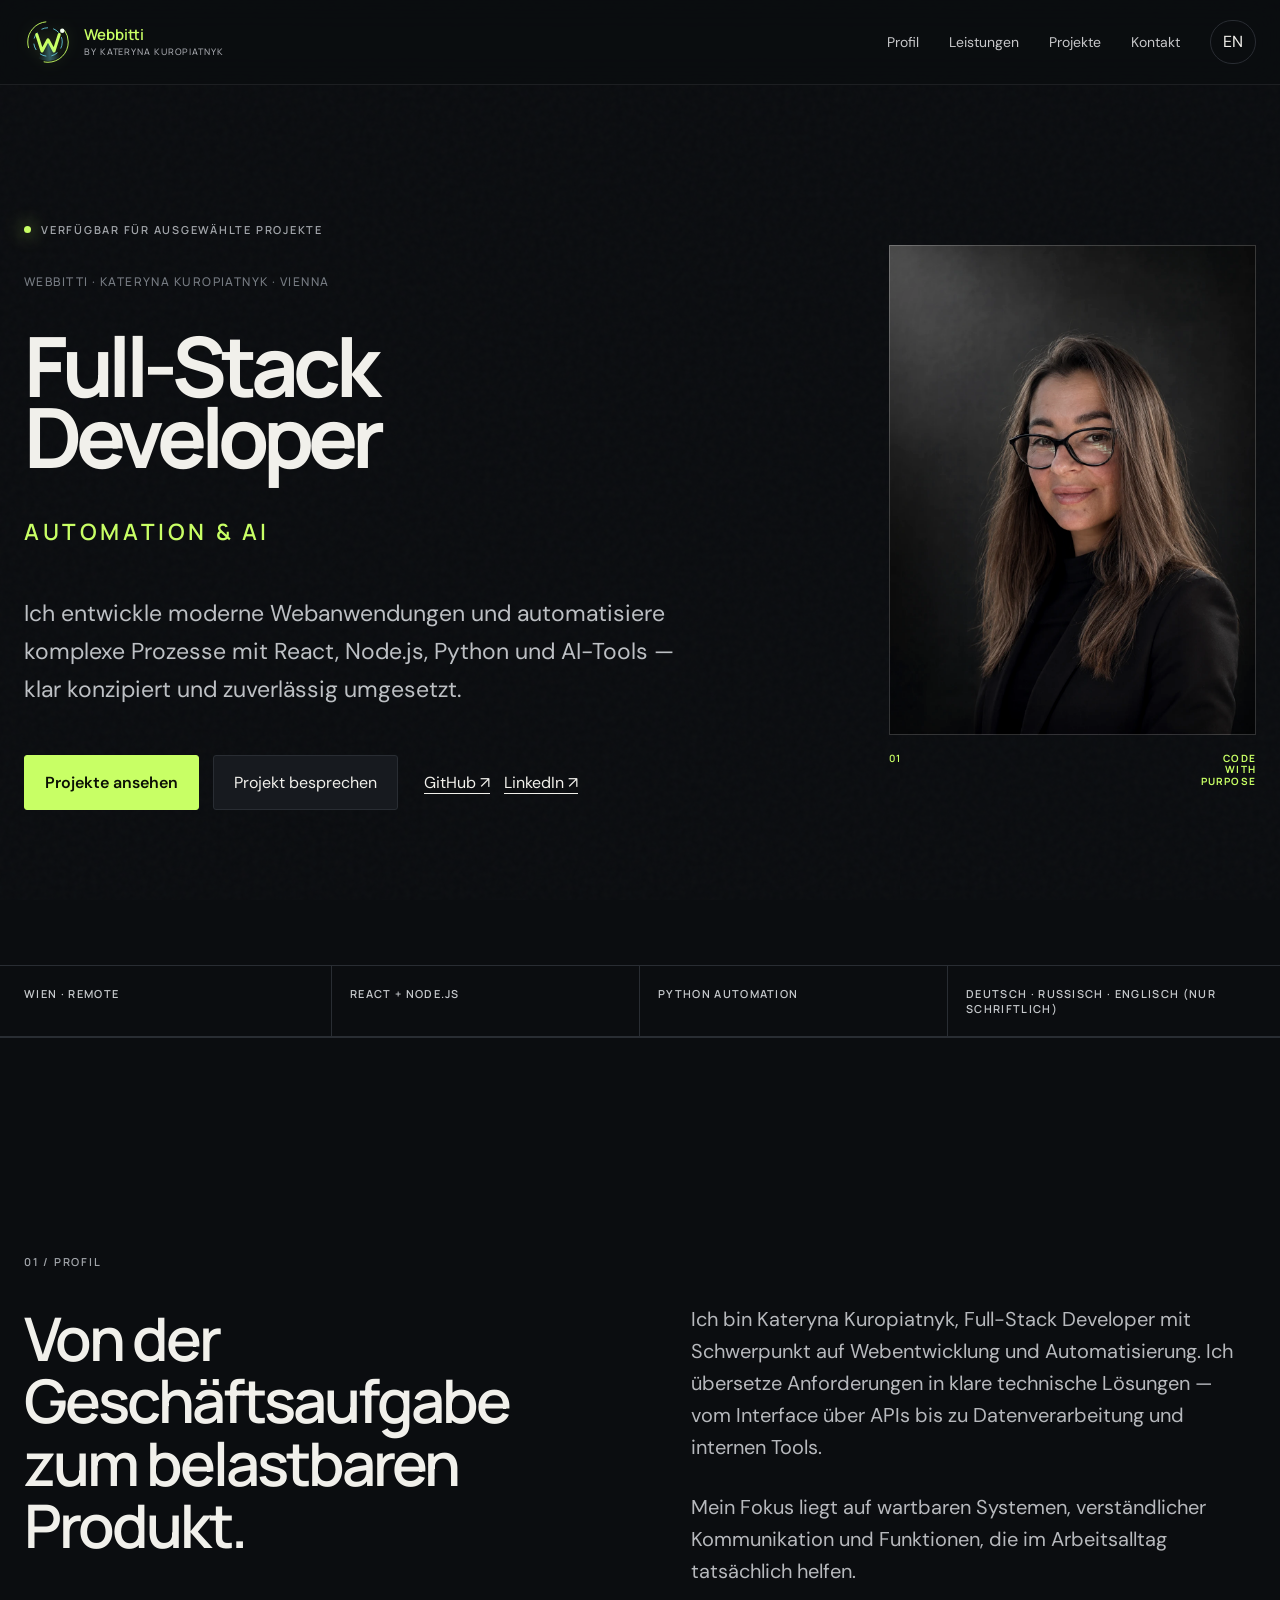
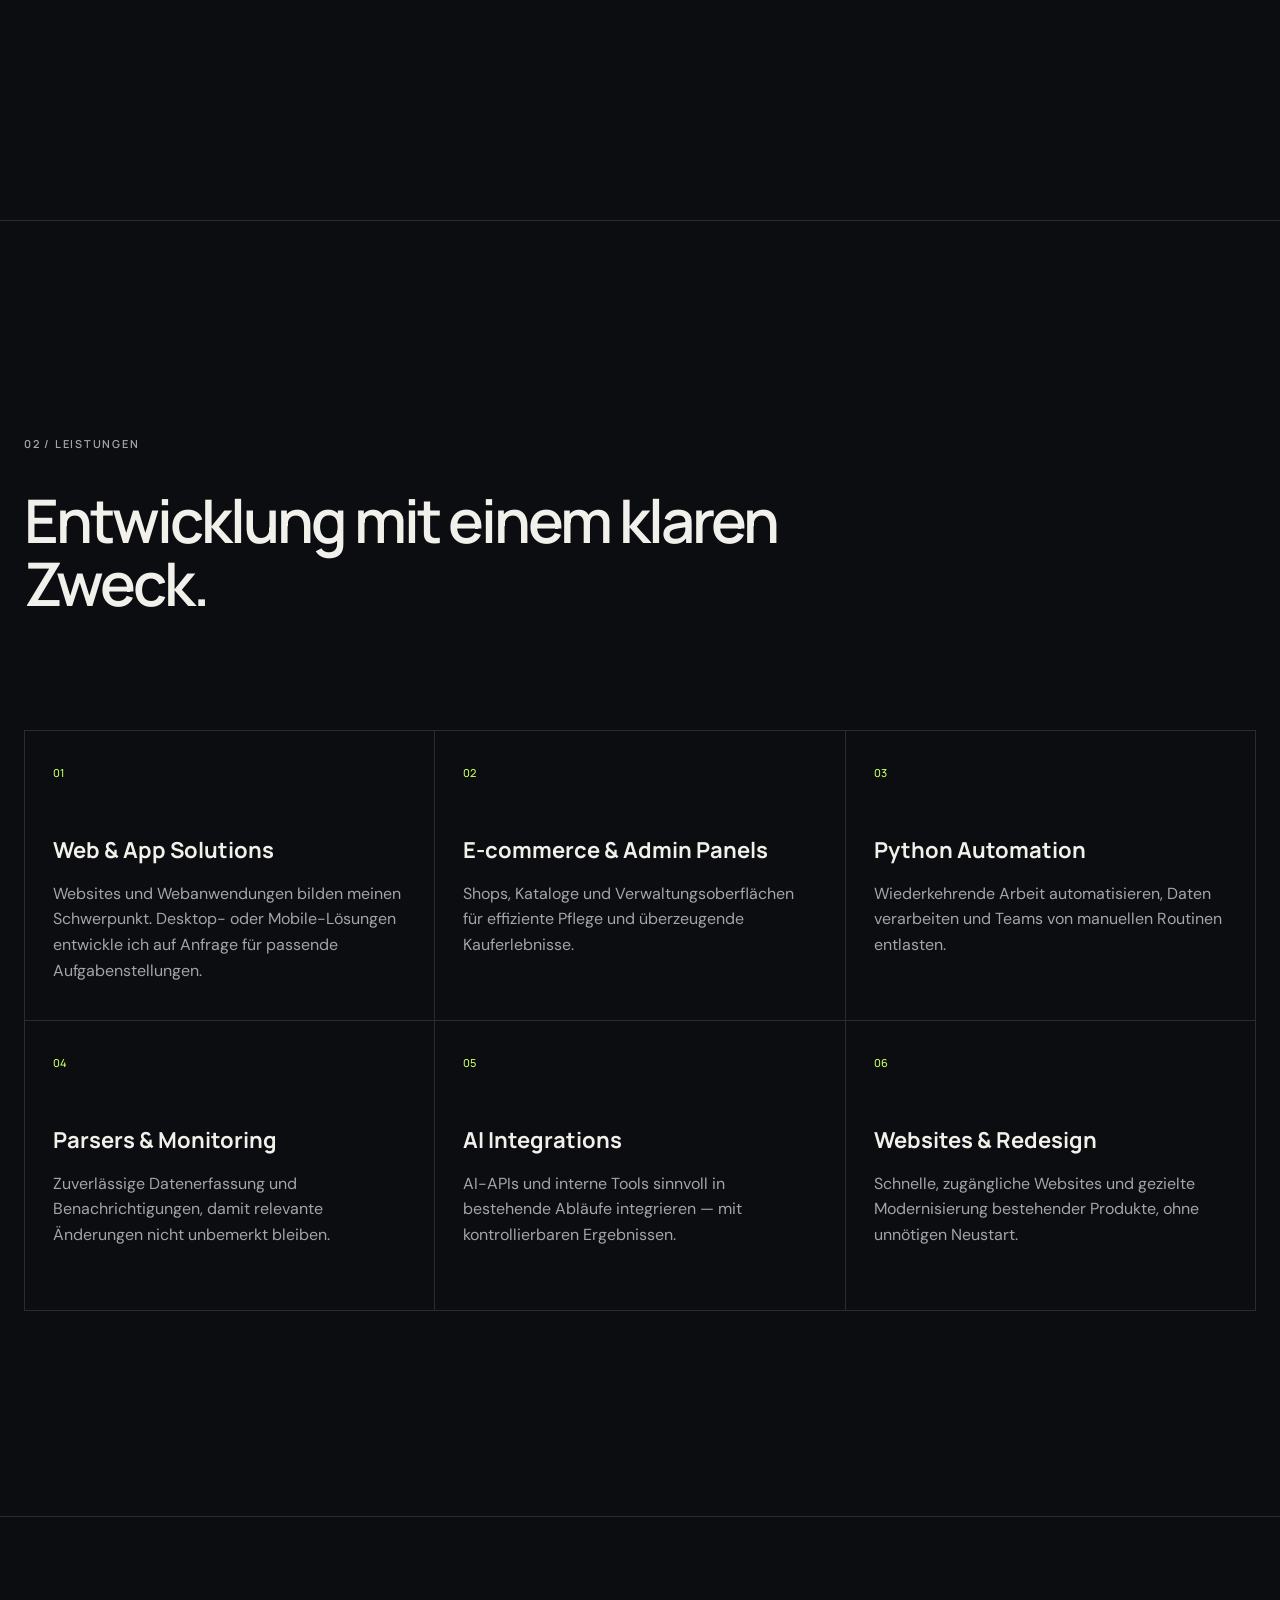
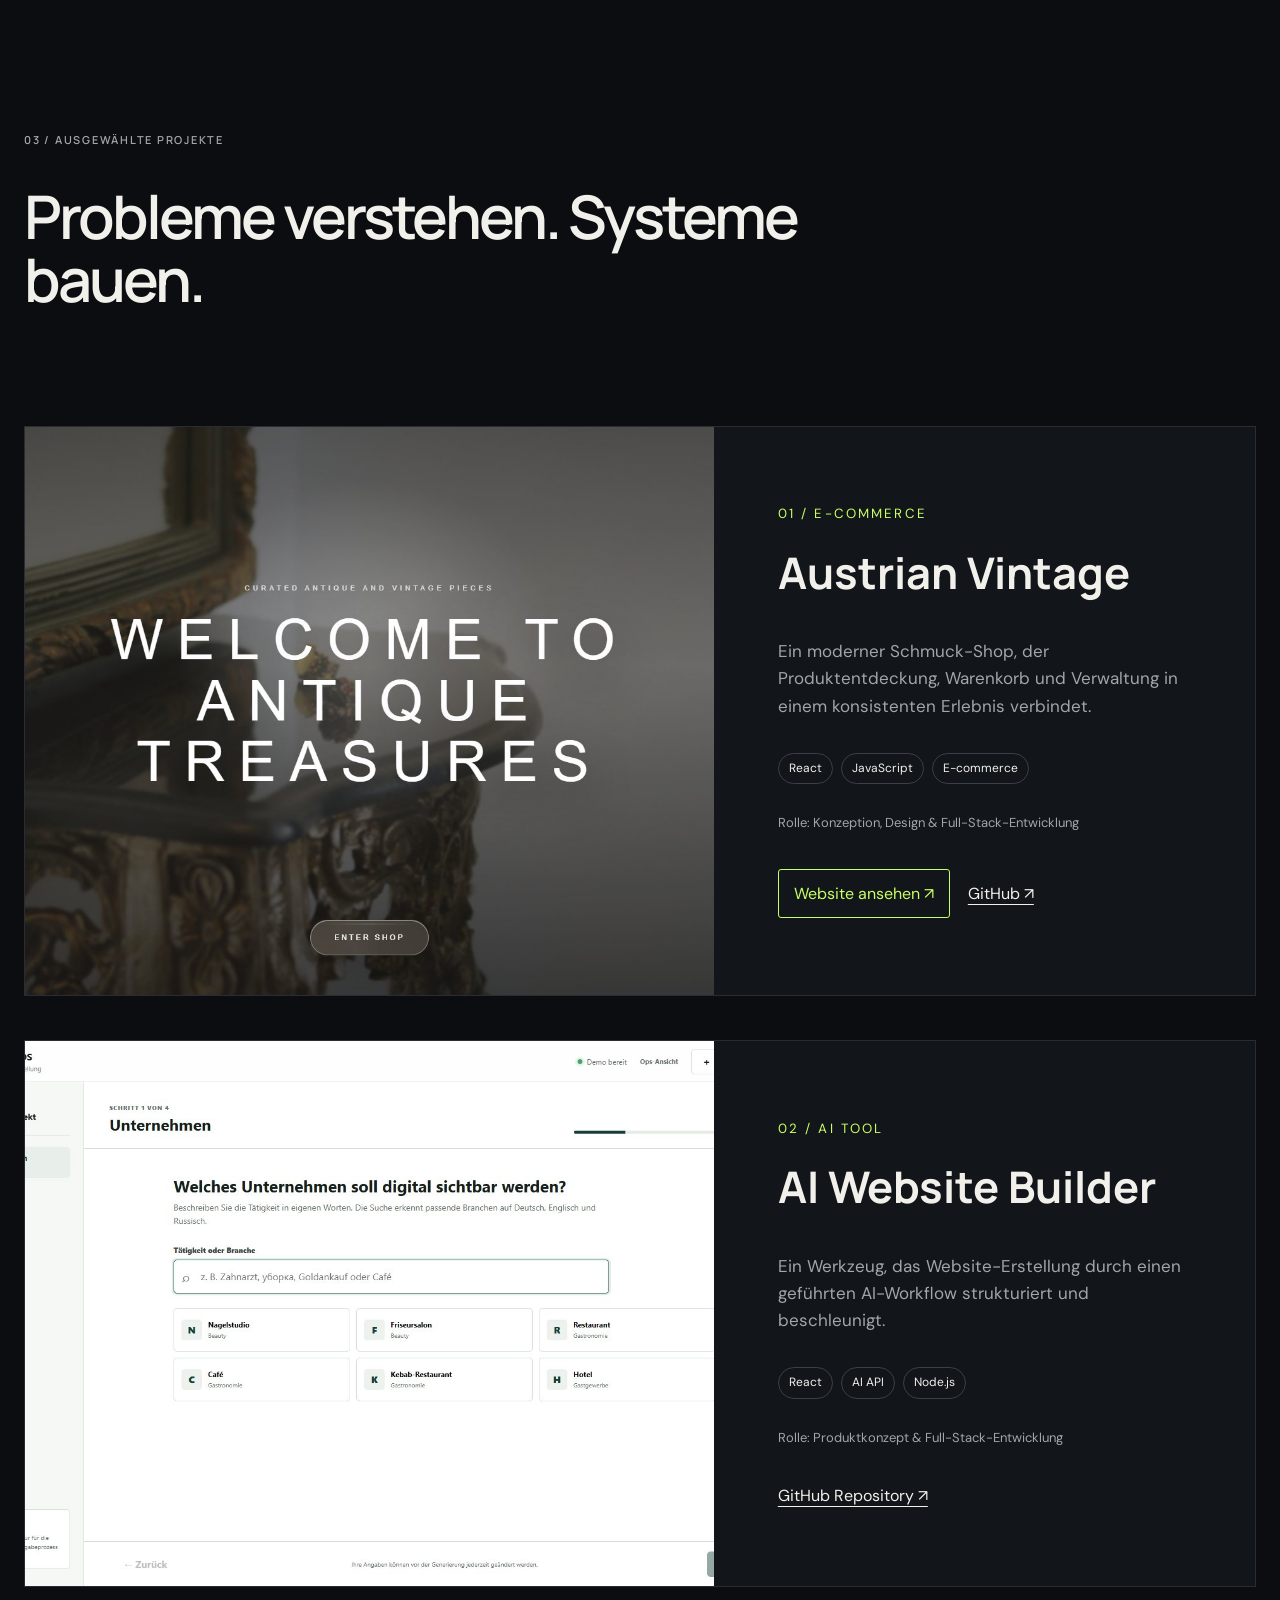
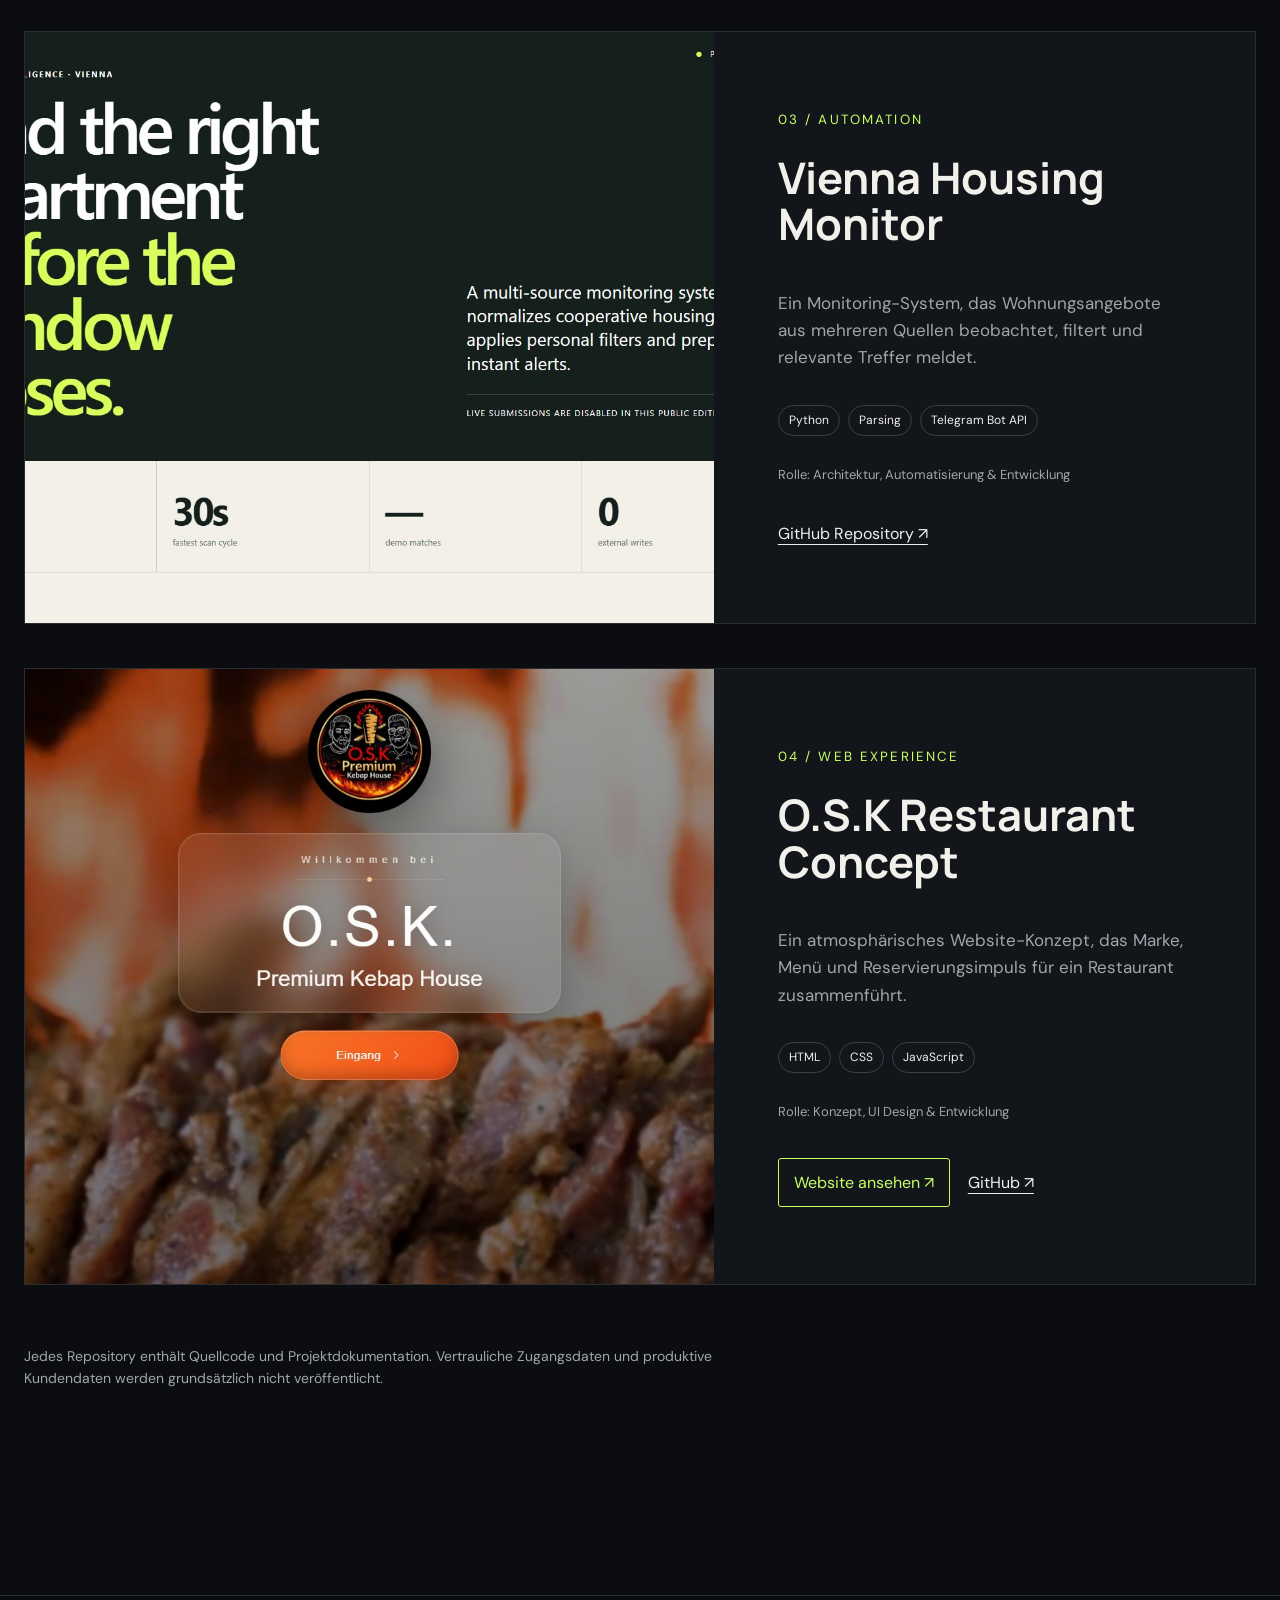
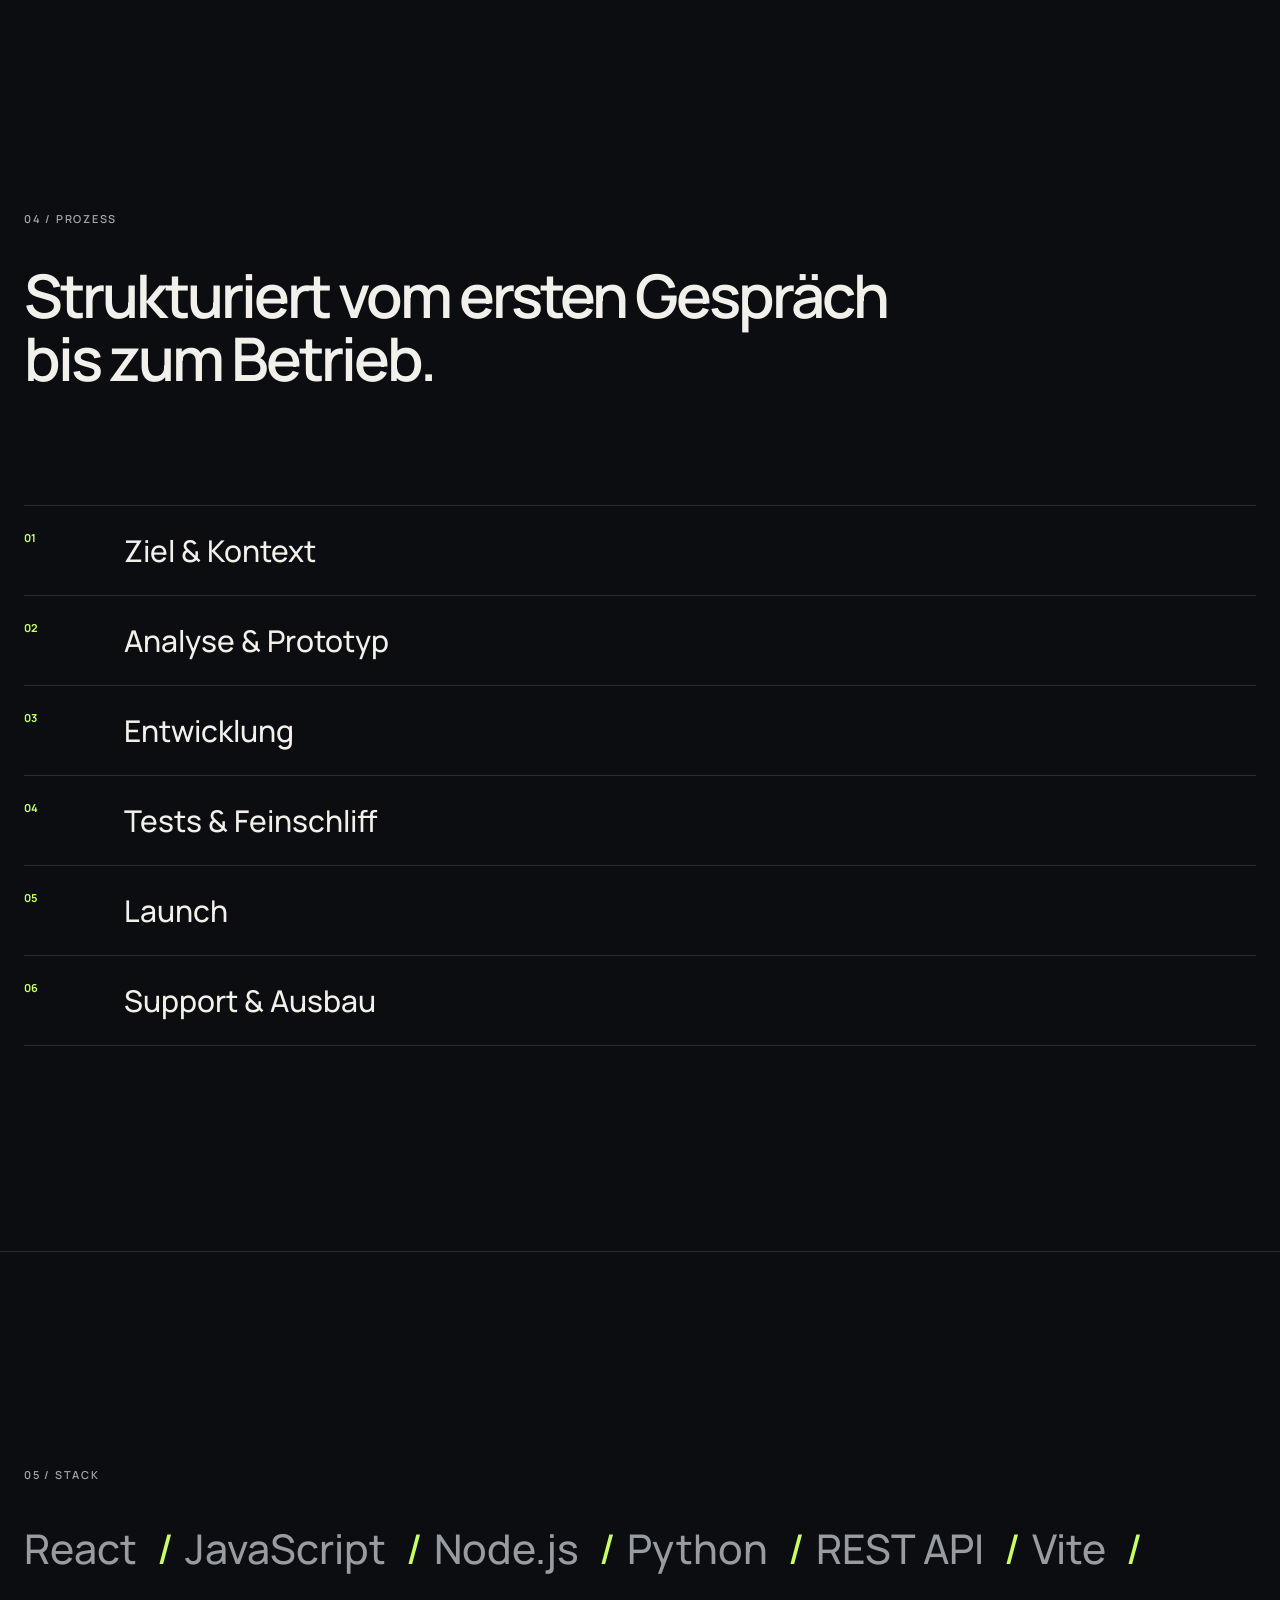
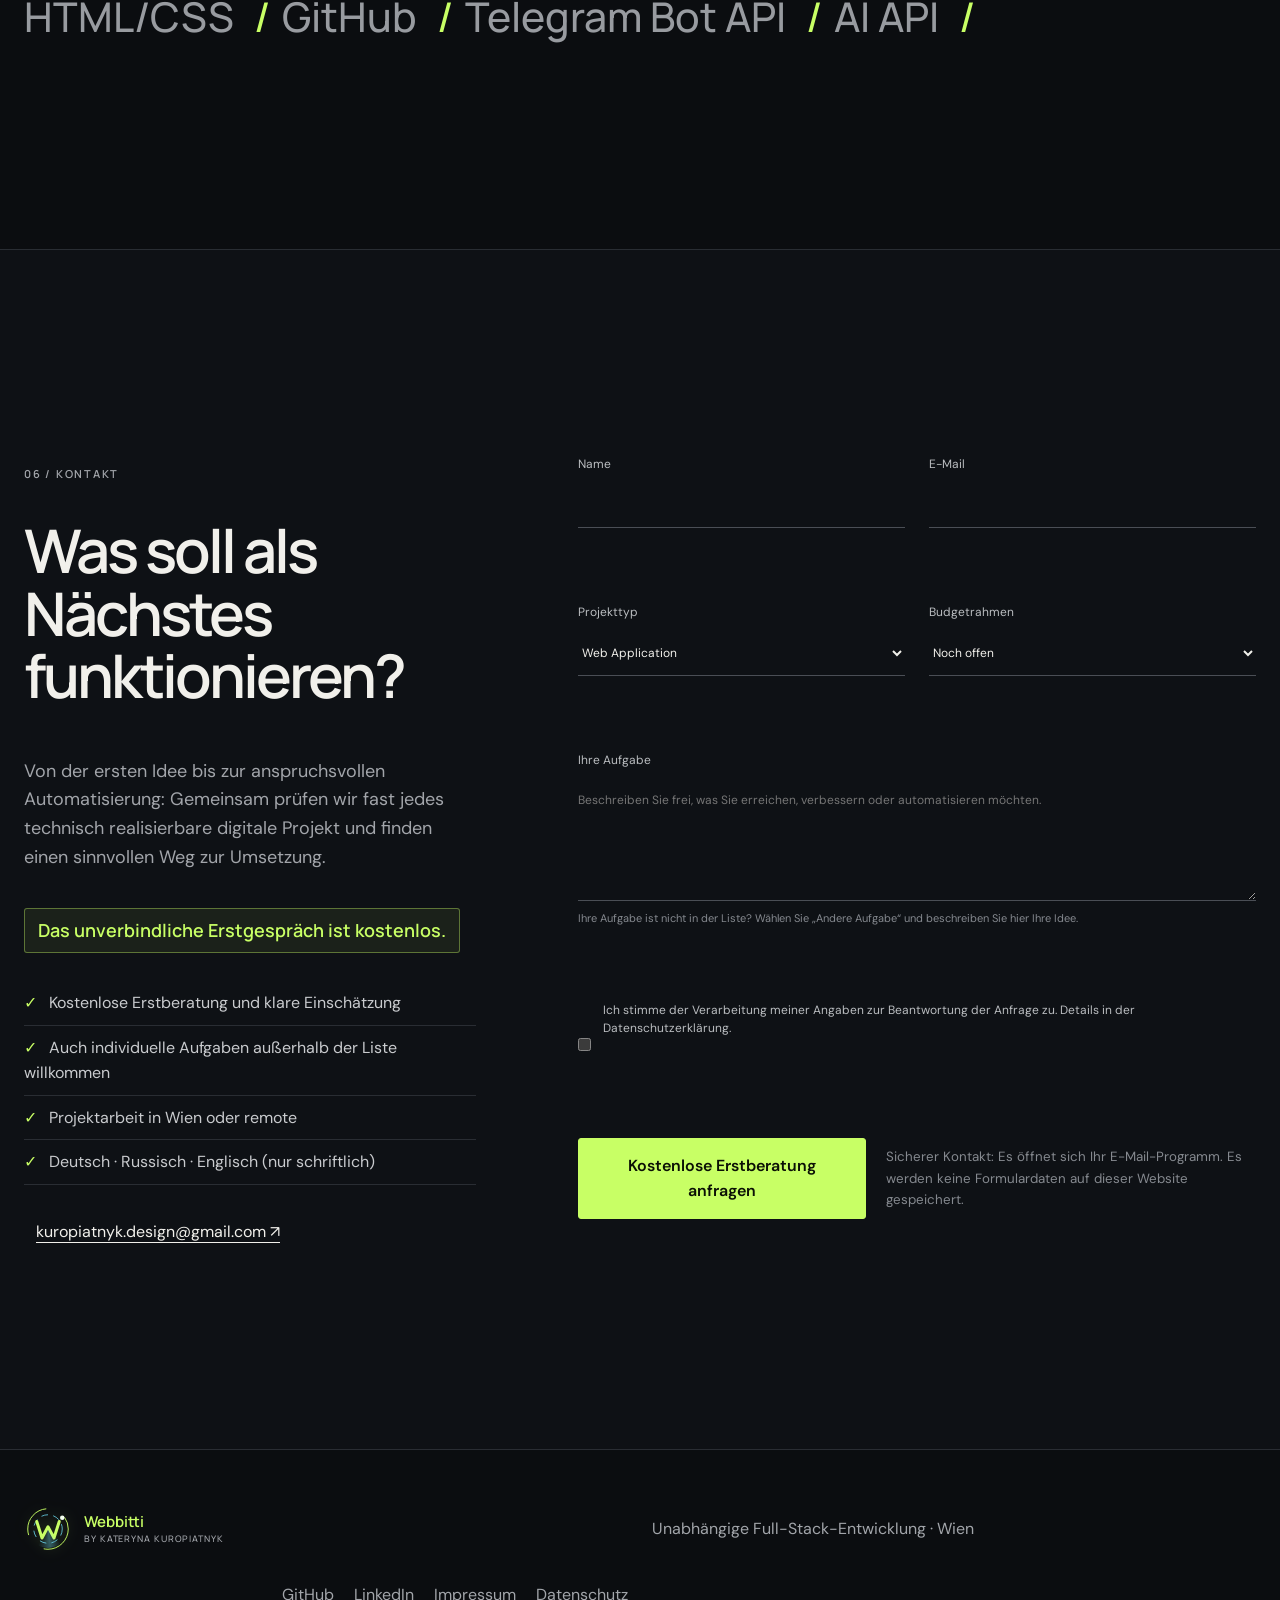
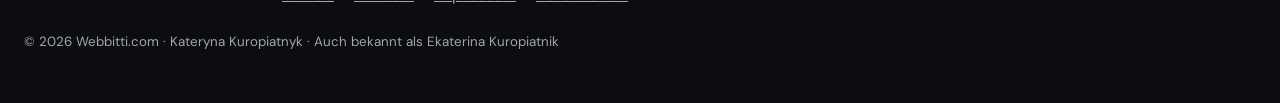
==== commit 43cb34ab: "Clarify service packages and project links" ====
--- a/index.html
+++ b/index.html
@@ -25,13 +25,14 @@
   <link rel="stylesheet" href="hero.css?v=5">
   <link rel="stylesheet" href="portfolio.css?v=1">
   <link rel="stylesheet" href="enhancements.css?v=4">
+  <link rel="stylesheet" href="brand-motion.css?v=1">
   <script src="script.js?v=100" defer></script>
   <script type="application/ld+json">{"@context":"https://schema.org","@type":"Person","name":"Kateryna Kuropiatnyk","alternateName":"Ekaterina Kuropiatnik","url":"https://webbitti.com/","image":"https://webbitti.com/img/kateryna-kuropiatnyk-professional.webp","jobTitle":"Full-Stack Developer","address":{"@type":"PostalAddress","addressLocality":"Vienna","addressCountry":"AT"},"sameAs":["https://github.com/ekaterinakuropiatnik-max","https://www.linkedin.com/in/kateryna-kuropiatnyk-825a593a0"],"knowsAbout":["React","Node.js","Python","Automation","AI tools"]}</script>
 </head>
 <body>
   <a class="skip" href="#main">Zum Inhalt</a>
   <header class="site-header">
-    <a class="brand" href="#top" aria-label="Webbitti, Kateryna Kuropiatnyk, Startseite"><span>W</span><span class="brand-copy">Webbitti<small>by Kateryna Kuropiatnyk</small></span></a>
+    <a class="brand" href="#top" aria-label="Webbitti, Kateryna Kuropiatnyk, Startseite"><span class="brand-mark" aria-hidden="true"><svg viewBox="0 0 64 64" focusable="false"><circle class="logo-orbit outer" cx="32" cy="32" r="27"/><circle class="logo-orbit inner" cx="32" cy="32" r="19"/><path class="logo-w" d="M17 22l7 22 8-15 8 15 7-22"/><circle class="logo-spark" cx="51" cy="17" r="3"/></svg></span><span class="brand-copy">Webbitti<small>by Kateryna Kuropiatnyk</small></span></a>
     <button class="menu" aria-expanded="false" aria-controls="nav">Menu</button>
     <nav id="nav" aria-label="Hauptnavigation">
       <a href="#about" data-de="Profil" data-en="About">Profil</a>
@@ -91,6 +92,6 @@
       <form id="contact-form"><label><span data-de="Name" data-en="Name">Name</span><input name="name" autocomplete="name" required></label><label><span>E-Mail</span><input type="email" name="email" autocomplete="email" required></label><label><span data-de="Projekttyp" data-en="Project type">Projekttyp</span><select name="type"><option>Web Application</option><option>Desktop / Mobile Application</option><option>E-commerce / Admin Panel</option><option>Python Automation</option><option>Parser / Monitoring</option><option>AI Integration</option><option>Website / Redesign</option><option data-de="Andere Aufgabe — unten beschreiben" data-en="Other request — describe below">Andere Aufgabe — unten beschreiben</option></select></label><label><span data-de="Budgetrahmen" data-en="Budget range">Budgetrahmen</span><select name="budget"><option data-de="Noch offen" data-en="Not decided">Noch offen</option><option data-de="Bis €1.000" data-en="Up to €1,000">Bis €1.000</option><option>€1,000–€3,000</option><option>€3,000–€7,000</option><option>€7,000+</option></select></label><label class="wide"><span data-de="Ihre Aufgabe" data-en="Your project brief">Ihre Aufgabe</span><textarea name="message" rows="5" required data-placeholder-de="Beschreiben Sie frei, was Sie erreichen, verbessern oder automatisieren möchten." data-placeholder-en="Describe what you would like to create, improve or automate." placeholder="Beschreiben Sie frei, was Sie erreichen, verbessern oder automatisieren möchten."></textarea><small class="form-hint" data-de="Ihre Aufgabe ist nicht in der Liste? Wählen Sie „Andere Aufgabe“ und beschreiben Sie hier Ihre Idee." data-en="Not seeing your project in the list? Select ‘Other request’ and describe your idea here.">Ihre Aufgabe ist nicht in der Liste? Wählen Sie „Andere Aufgabe“ und beschreiben Sie hier Ihre Idee.</small></label><label class="consent wide"><input type="checkbox" required><span data-de="Ich stimme der Verarbeitung meiner Angaben zur Beantwortung der Anfrage zu. Details in der Datenschutzerklärung." data-en="I agree to the processing of my details to answer this enquiry. See the privacy policy.">Ich stimme der Verarbeitung meiner Angaben zur Beantwortung der Anfrage zu. Details in der <a href="datenschutz.html">Datenschutzerklärung</a>.</span></label><div class="wide form-end"><button class="button primary" type="submit" data-de="Kostenlose Erstberatung anfragen" data-en="Request a free consultation">Kostenlose Erstberatung anfragen</button><small data-de="Sicherer Kontakt: Es öffnet sich Ihr E-Mail-Programm. Es werden keine Formulardaten auf dieser Website gespeichert." data-en="Safe contact: your email app will open. No form data is stored by this website.">Sicherer Kontakt: Es öffnet sich Ihr E-Mail-Programm. Es werden keine Formulardaten auf dieser Website gespeichert.</small></div></form>
     </section>
   </main>
-  <footer><a class="brand" href="#top"><span>W</span><span class="brand-copy">Webbitti<small>by Kateryna Kuropiatnyk</small></span></a><p data-de="Unabhängige Full-Stack-Entwicklung · Wien" data-en="Independent full-stack development · Vienna">Unabhängige Full-Stack-Entwicklung · Wien</p><div><a href="https://github.com/ekaterinakuropiatnik-max" target="_blank" rel="noopener noreferrer">GitHub</a><a href="https://www.linkedin.com/in/kateryna-kuropiatnyk-825a593a0" target="_blank" rel="noopener noreferrer">LinkedIn</a><a href="impressum.html">Impressum</a><a href="datenschutz.html">Datenschutz</a></div><small>© <span id="year"></span> Webbitti.com · Kateryna Kuropiatnyk · <span data-de="Auch bekannt als Ekaterina Kuropiatnik" data-en="Also known as Ekaterina Kuropiatnik">Auch bekannt als Ekaterina Kuropiatnik</span></small></footer>
+  <footer><a class="brand" href="#top"><span class="brand-mark" aria-hidden="true"><svg viewBox="0 0 64 64" focusable="false"><circle class="logo-orbit outer" cx="32" cy="32" r="27"/><circle class="logo-orbit inner" cx="32" cy="32" r="19"/><path class="logo-w" d="M17 22l7 22 8-15 8 15 7-22"/><circle class="logo-spark" cx="51" cy="17" r="3"/></svg></span><span class="brand-copy">Webbitti<small>by Kateryna Kuropiatnyk</small></span></a><p data-de="Unabhängige Full-Stack-Entwicklung · Wien" data-en="Independent full-stack development · Vienna">Unabhängige Full-Stack-Entwicklung · Wien</p><div><a href="https://github.com/ekaterinakuropiatnik-max" target="_blank" rel="noopener noreferrer">GitHub</a><a href="https://www.linkedin.com/in/kateryna-kuropiatnyk-825a593a0" target="_blank" rel="noopener noreferrer">LinkedIn</a><a href="impressum.html">Impressum</a><a href="datenschutz.html">Datenschutz</a></div><small>© <span id="year"></span> Webbitti.com · Kateryna Kuropiatnyk · <span data-de="Auch bekannt als Ekaterina Kuropiatnik" data-en="Also known as Ekaterina Kuropiatnik">Auch bekannt als Ekaterina Kuropiatnik</span></small></footer>
 </body>
 </html>
--- a/brand-motion.css
+++ b/brand-motion.css
@@ -0,0 +1,26 @@
+.brand .brand-mark {
+  position: relative;
+  display: grid;
+  place-items: center;
+  width: 48px;
+  height: 48px;
+  flex: 0 0 48px;
+  padding: 0;
+  border: 0;
+  border-radius: 50%;
+  color: #c8ff65;
+  filter: drop-shadow(0 0 8px rgba(200,255,101,.24));
+}
+.brand .brand-mark::before { content:""; position:absolute; inset:5px; border-radius:50%; background:conic-gradient(from 0deg,transparent 0 38%,rgba(113,228,255,.34) 48%,transparent 59%); animation:brand-halo 5.8s linear infinite; }
+.brand .brand-mark svg { width:100%; height:100%; overflow:visible; }
+.brand .logo-orbit { fill:none; stroke:currentColor; transform-origin:32px 32px; }
+.brand .logo-orbit.outer { stroke-width:1.25; stroke-dasharray:48 28; animation:brand-spin 8s linear infinite; }
+.brand .logo-orbit.inner { stroke:#71e4ff; stroke-width:1; stroke-dasharray:9 7; animation:brand-spin-reverse 5.5s linear infinite; }
+.brand .logo-w { fill:none; stroke:#c8ff65; stroke-width:4; stroke-linecap:round; stroke-linejoin:round; }
+.brand .logo-spark { fill:#f4fff0; transform-origin:51px 17px; animation:brand-pulse 1.9s ease-in-out infinite; }
+.brand:hover .brand-mark { filter:drop-shadow(0 0 14px rgba(200,255,101,.58)); }
+@keyframes brand-spin { to { transform:rotate(360deg); } }
+@keyframes brand-spin-reverse { to { transform:rotate(-360deg); } }
+@keyframes brand-halo { to { transform:rotate(360deg); } }
+@keyframes brand-pulse { 50% { transform:scale(1.75); opacity:.55; } }
+@media (prefers-reduced-motion:reduce) { .brand .logo-orbit,.brand .logo-spark,.brand .brand-mark::before { animation:none!important; } }
